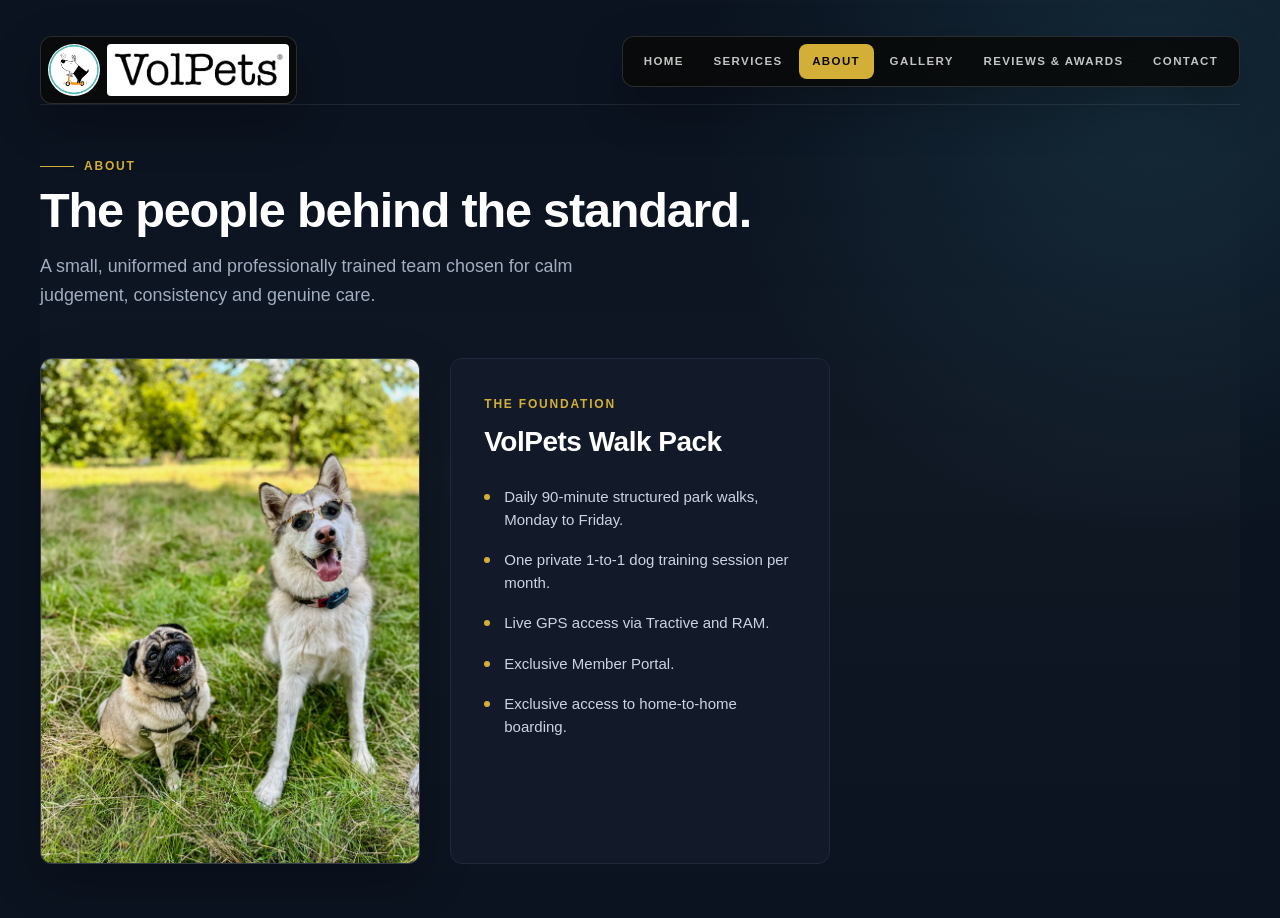
==== about.html @ e43abfdb "images uploaded" ====
<!DOCTYPE html>
<html lang="en">
  <head>
    <meta charset="UTF-8">
    <meta name="viewport" content="width=device-width, initial-scale=1.0">
    <meta name="description" content="Learn about Volpets and our approach to exceptional dog care.">
    <title>Volpets | About</title>
    <link rel="stylesheet" href="css/styles.css">
    <link rel="stylesheet" href="css/about.css">
    <link rel="stylesheet" href="components/navbar.css">
    <script src="js/main.js" defer></script>
  </head>
  <body>
    <main class="services-page services-page--membership">
      <header>
        <div id="nav-placeholder"></div>
      </header>

      <section class="page-section membership-section">
        <div class="container">
          <div class="header-tag">About</div>
          <h1>The people behind the standard.</h1>
          <p class="subtitle">A small, uniformed and professionally trained team chosen for calm judgement, consistency and genuine care.</p>

          <div class="content-grid membership-layout">
            <!-- Image Box -->
            <div class="image-container">
              <img src="assets/about_1957.JPG" alt="Dog with sun glasses">
            </div>

            <!-- Card 1: The Foundation -->
            <div class="pricing-card">
              <div class="card-tag">The Foundation</div>
              <h3>VolPets Walk Pack</h3>
              <ul>
                <li>Daily 90-minute structured park walks, Monday to Friday.</li>
                <li>One private 1-to-1 dog training session per month.</li>
                <li>Live GPS access via Tractive and RAM.</li>
                <li>Exclusive Member Portal.</li>
                <li>Exclusive access to home-to-home boarding.</li>
              </ul>
            </div>
          </div>
        </div>
      </section>
    </main>
  </body>
</html>
---- css/styles.css ----
:root {
  --ink: #080a09;
  --panel: rgb(8 10 9 / 88%);
  --panel-border: rgb(255 255 255 / 14%);
  --text: #fff;
  --muted: rgb(255 255 255 / 76%);
  --accent: #d4af37;
  --page-bg: #0b1320;
  --surface: #121a29;
  --surface-border: #1e293b;
  --radius: 12px;
  --shadow: 0 18px 50px rgb(0 0 0 / 24%);
  --sans: -apple-system, BlinkMacSystemFont, "Segoe UI", Roboto, Arial, sans-serif;
}

* {
  box-sizing: border-box;
  margin: 0;
  padding: 0;
}

html {
  scroll-behavior: smooth;
}

main {
  min-height: 100vh;
  padding-inline: clamp(1rem, 4vw, 2.5rem);
  background:
      radial-gradient(circle at 90% 10%, rgb(41 95 113 / 30%), transparent 28rem),
      var(--page-bg);
}

main > header {
  padding-top: clamp(20px, 3vw, 36px);
}


body {
  margin: 0;
  color: var(--text);
  background: var(--page-bg);
  font-family: var(--sans), sans-serif;
}

img {
  max-width: 100%;
}

.container {
  width: min(100%, 1300px);
  margin: 0 auto;
}

h1 {
  font-size: clamp(38px, 5vw, 58px);
  font-weight: 700;
  line-height: 1.05;
  margin: 0 0 16px 0;
  letter-spacing: -1.2px;
}

.header-tag,
.card-tag {
  color: var(--accent);
  font-size: 12px;
  font-weight: 700;
  letter-spacing: 1.8px;
  text-transform: uppercase;
}

.header-tag {
  display: flex;
  align-items: center;
  gap: 10px;
  margin-bottom: 12px;
}

.header-tag::before {
  width: 34px;
  height: 1px;
  background: currentColor;
  content: "";
}

.subtitle {
  max-width: 600px;
  margin: 0 0 clamp(30px, 4.5vw, 48px);
  color: #a0aec0;
  font-size: clamp(16px, 1.4vw, 18px);
  line-height: 1.6;
}

.content-grid {
  display: grid;
  align-items: stretch;
}

.image-container {
  width: 100%;
  height: 100%;
  min-height: 0;
  overflow: hidden;
  border: 1px solid var(--panel-border);
  border-radius: var(--radius);
  background: #151d2a;
  box-shadow: var(--shadow);
  img {
    display: block;
    width: 100%;
    height: 100%;
    object-fit: cover;
    object-position: center;
    transition: transform 500ms ease;
  }
}

.image-container:hover img {
  transform: scale(1.03);
}

.pricing-card {
  display: flex;
  flex-direction: column;
  padding: clamp(28px, 3vw, 40px) clamp(24px, 2.6vw, 35px);
  border: 1px solid var(--surface-border);
  border-radius: var(--radius);
  background: var(--surface);
  h3 {
    margin: 0 0 28px;
    font-size: clamp(23px, 2.2vw, 28px);
    line-height: 1.15;
    letter-spacing: -0.5px;
  }
  ul {
    padding: 0;
    margin: 0;
    list-style: none;
  }
  li {
    position: relative;
    padding-left: 20px;
    margin-bottom: 18px;
    color: #cbd5e1;
    font-size: 15px;
    line-height: 1.5;
    &:last-child {
      margin-bottom: 0;
    }
    &::before {
      position: absolute;
      top: 8px;
      left: 0;
      width: 6px;
      height: 6px;
      border-radius: 50%;
      background: var(--accent);
      content: "";
    }
  }
}

.card-tag {
  margin-bottom: 15px;
}

@media (max-width: 720px) {

  .container {
    max-width: 620px;
  }
}

@media (max-width: 480px) {
  h1 {
    font-size: 36px;
    letter-spacing: -0.8px;
  }
}

@media (prefers-reduced-motion: reduce) {
  html {
    scroll-behavior: auto;
  }

  .image-container img {
    transition: none;
  }
}
---- css/about.css ----
.page-section {
  display: flex;
  align-items: center;
  min-height: 100vh;
  min-height: 100svh;
  padding-block: clamp(36px, 6vh, 64px);
}

.service-overview {
  min-height: calc(100vh - clamp(92px, 10vw, 112px));
  min-height: calc(100svh - clamp(92px, 10vw, 112px));
}

.services-page--membership .membership-section {
  min-height: calc(100vh - clamp(92px, 10vw, 112px));
  min-height: calc(100svh - clamp(92px, 10vw, 112px));
}

.services-page .container > h1 {
  max-width: none;
  font-size: clamp(34px, 3.8vw, 54px);
  white-space: nowrap;
}

.services-layout {
  grid-template-columns: minmax(0, 1fr) minmax(310px, 0.72fr);
  gap: clamp(28px, 5vw, 60px);
}

.services-grid {
  display: grid;
  grid-template-columns: repeat(2, 1fr);
  grid-template-rows: repeat(3, 1fr);
  gap: 22px 28px;
}

.service-item {
  position: relative;
  padding: 5px 8px 5px 22px;
  border-radius: 6px;
  transition: background-color 180ms ease, transform 180ms ease;
  h3 {
    margin: 0 0 8px;
    font-size: 14px;
    font-weight: 700;
    line-height: 1.35;
    letter-spacing: 0.7px;
    text-transform: uppercase;
  }
  p {
    margin: 0;
    color: #a0aec0;
    font-size: 14px;
    line-height: 1.6;
  }
  &:hover {
    background-color: rgb(255 255 255 / 5%);
    transform: translateX(4px);
  }
  &::before {
    content: "";
    position: absolute;
    left: 0;
    top: 8px;
    width: 6px;
    height: 6px;
    background-color: var(--accent);
    border-radius: 50%;
  }
}

.membership-section {
  border-top: 1px solid rgb(255 255 255 / 9%);
  background: linear-gradient(180deg, transparent, rgb(255 255 255 / 2%) 45%, transparent);
}

.membership-layout {
  grid-template-columns: repeat(3, minmax(0, 1fr));
  gap: clamp(20px, 2.4vw, 30px);
  .image-container {
    min-height: 440px;
  }

}

@media (max-width: 900px) {
  .services-layout {
    grid-template-columns: minmax(0, 1fr) minmax(260px, 0.65fr);
    gap: 28px;
  }

  .services-grid {
    gap: 18px;
  }

  .service-item {
    padding-right: 4px;
  }
}

@media (max-width: 1024px) {
  .membership-layout {
    grid-template-columns: repeat(2, minmax(0, 1fr));
  }

  .membership-layout .image-container {
    grid-column: 1 / -1;
    height: 340px;
    min-height: 0;
  }
}

@media (max-width: 720px) {
  .services-page {
    padding-inline: 20px;
  }

  .page-section,
  .service-overview {
    min-height: auto;
    padding-block: 44px;
  }

  .services-page .container > h1 {
    white-space: normal;
  }

  .services-layout,
  .membership-layout {
    grid-template-columns: 1fr;
  }

  .services-layout .image-container,
  .membership-layout .image-container {
    grid-column: auto;
    height: clamp(280px, 65vw, 440px);
    min-height: 0;
  }

  .services-layout .image-container {
    order: -1;
  }
}

@media (max-width: 480px) {
  .services-grid {
    grid-template-columns: 1fr;
    grid-template-rows: none;
    gap: 14px;
  }

  .service-item {
    padding: 12px 10px 12px 22px;
  }
}

@media (prefers-reduced-motion: reduce) {
  .service-item {
    transition: none;
  }
}
---- components/navbar.css ----
/* Navigation */
#nav-placeholder {
  display: flex;
  width: 100%;
}

header {
  display: flex;
  justify-content: space-between;
  align-items: center;
  width: 100%;
  gap: 1.5rem;
}

.brand,
.nav-toggle,
.nav-links {
  border: 1px solid var(--panel-border);
  border-radius: var(--radius);
  background: var(--panel);
  box-shadow: var(--shadow);
  backdrop-filter: blur(14px);
  -webkit-backdrop-filter: blur(14px);
}

.brand {
  display: inline-flex;
  align-items: center;
  /*flex-shrink: 0;*/
  padding: 0.45rem;
  text-decoration: none;

  & .brand__logos {
    display: flex;
    align-items: center;
    gap: 0.4rem;
  }

  & .brand__mark {
    flex-shrink: 0;
    object-fit: cover;
    border-radius: 50%;
  }

  & .brand__wordmark {
    border-radius: 4px;
    display: block;
    height: 3.25rem;
    width: auto;
  }
}

.site-nav {
  display: flex;
  justify-content: space-between;
  width: 100%;
  gap: 1.5rem;
  align-items: flex-start;
  flex-wrap: wrap;
}

.nav-toggle {
  display: none;
}

.sr-only {
  position: absolute;
  width: 1px;
  height: 1px;
  padding: 0;
  margin: -1px;
  overflow: hidden;
  clip: rect(0, 0, 0, 0);
  white-space: nowrap;
  border: 0;
}

.nav-links {
  display: flex;
  align-items: center;
  gap: 0.15rem;
  list-style: none;
  padding: 0.45rem;

  & a {
    display: block;
    padding: 0.7rem 0.85rem;
    border-radius: 8px;
    color: var(--muted);
    text-decoration: none;
    font-size: 0.72rem;
    font-weight: 700;
    letter-spacing: 0.12em;
    text-transform: uppercase;
    transition: color 180ms ease, background-color 180ms ease, transform 180ms ease;

    &:hover,
    &:focus-visible {
      color: var(--text);
      background: rgb(255 255 255 / 11%);
      transform: translateY(-1px);
      outline: none;
    }

    &[aria-current="page"] {
      color: var(--ink);
      background: var(--accent);
    }
  }
}
@media (max-width: 1000px) {

  #nav-placeholder {
    position: static;
  }

  .site-nav {
    position: relative;
    align-items: center;
    flex-wrap: nowrap;

    &.is-open .nav-toggle__bar:nth-of-type(2) {
      transform: translateY(7px) rotate(45deg);
    }

    &.is-open .nav-toggle__bar:nth-of-type(3) {
      opacity: 0;
    }

    &.is-open .nav-toggle__bar:last-of-type {
      transform: translateY(-7px) rotate(-45deg);
    }

    &.is-open .nav-links {
      display: flex;
    }
  }

  .nav-toggle {
    display: flex;
    flex-direction: column;
    justify-content: center;
    gap: 0.32rem;
    width: 3.75rem;
    height: 3.75rem;
    padding: 0.9rem;
    color: var(--text);
    cursor: pointer;
  }

  .nav-toggle__bar {
    display: block;
    width: 100%;
    height: 2px;
    border-radius: 2px;
    background: currentColor;
    transition: transform 180ms ease, opacity 180ms ease;
  }

  .nav-links {
    display: none;
    position: absolute;
    top: calc(100% + 0.6rem);
    right: 0;
    width: min(18rem, calc(100vw - 2rem));
    padding: 0.55rem;
    flex-direction: column;
    align-items: stretch;
    gap: 0.15rem;
    border: 1px solid var(--panel-border);
    background: rgb(8 10 9 / 96%);
    box-shadow: var(--shadow);
    backdrop-filter: blur(14px);

    & a {
      padding: 0.9rem 1rem;
    }
  }
}

@media (max-width: 400px) {
  .site-nav {
    gap: 0.4rem;
  }
}

@media (prefers-reduced-motion: reduce) {
  .nav-links a,
  .nav-toggle__bar {
    transition: none;
  }
}
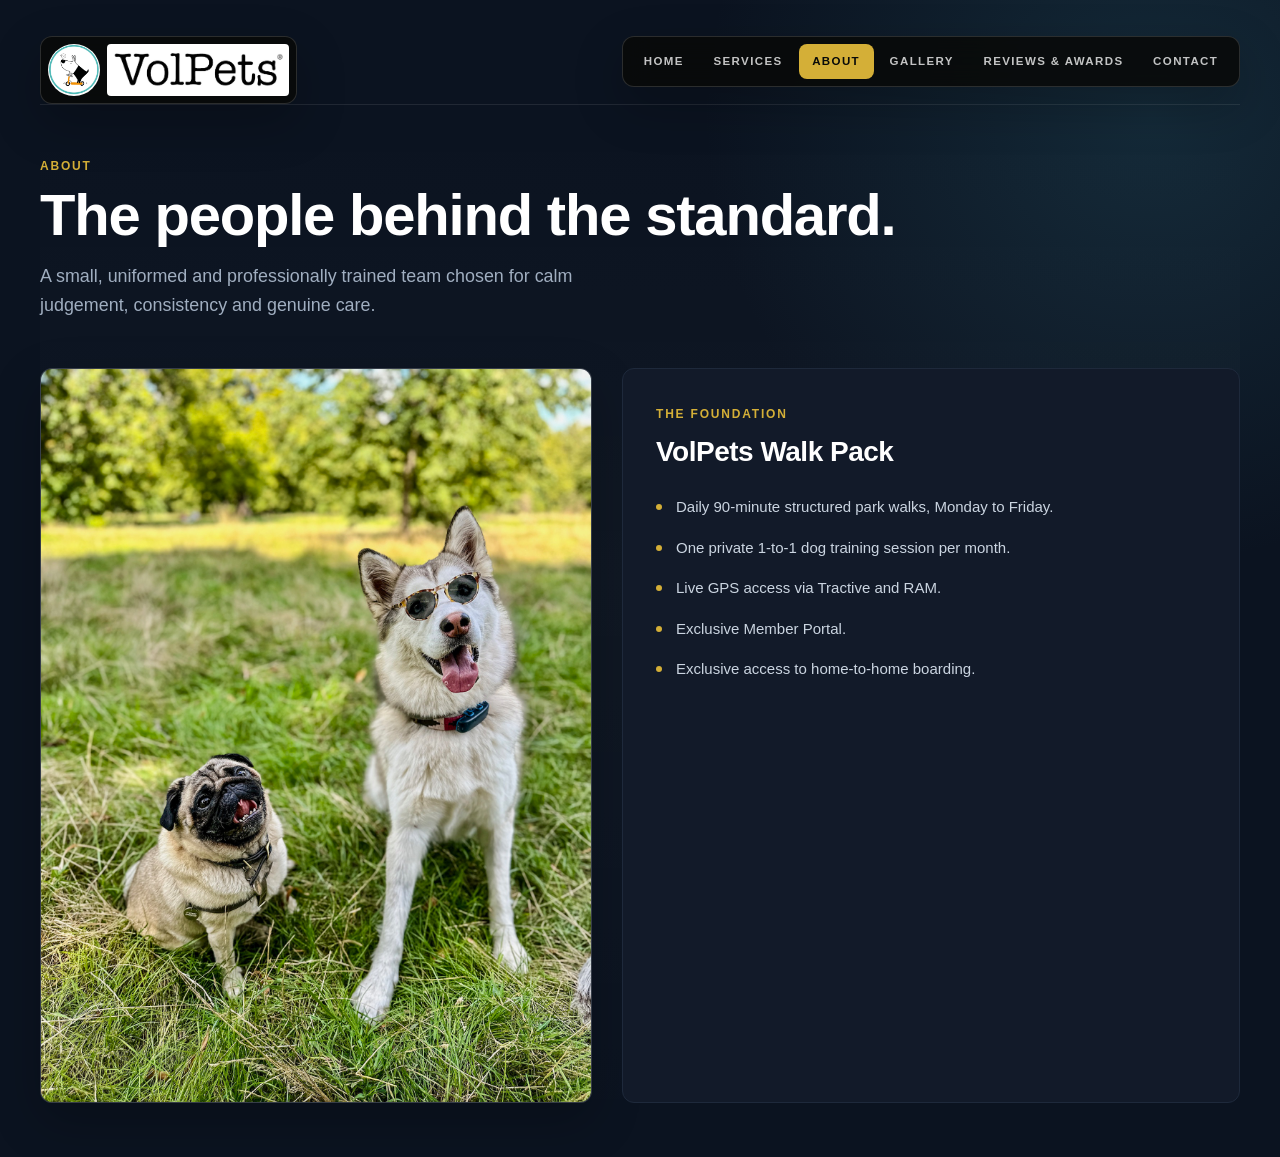
==== commit c1887061: "cleanup css commit" ====
--- a/about.html
+++ b/about.html
@@ -11,25 +11,23 @@
     <script src="js/main.js" defer></script>
   </head>
   <body>
-    <main class="services-page services-page--membership">
+    <main>
       <header>
         <div id="nav-placeholder"></div>
       </header>
 
-      <section class="page-section membership-section">
+      <section class="page-section">
         <div class="container">
           <div class="header-tag">About</div>
           <h1>The people behind the standard.</h1>
           <p class="subtitle">A small, uniformed and professionally trained team chosen for calm judgement, consistency and genuine care.</p>
 
-          <div class="content-grid membership-layout">
-            <!-- Image Box -->
+          <div class="about-layout">
             <div class="image-container">
               <img src="assets/about_1957.JPG" alt="Dog with sun glasses">
             </div>
 
-            <!-- Card 1: The Foundation -->
-            <div class="pricing-card">
+            <div class="card">
               <div class="card-tag">The Foundation</div>
               <h3>VolPets Walk Pack</h3>
               <ul>
--- a/css/styles.css
+++ b/css/styles.css
@@ -11,6 +11,10 @@
   --radius: 12px;
   --shadow: 0 18px 50px rgb(0 0 0 / 24%);
   --sans: -apple-system, BlinkMacSystemFont, "Segoe UI", Roboto, Arial, sans-serif;
+  --text-label: 0.75rem;
+  --text-small: 0.875rem;
+  --weight-bold: 700;
+  --leading-copy: 1.6;
 }
 
 * {
@@ -23,24 +27,21 @@
   scroll-behavior: smooth;
 }
 
+body {
+  color: var(--text);
+  background: var(--page-bg);
+  font-family: var(--sans), sans-serif;
+}
+
 main {
   min-height: 100vh;
   padding-inline: clamp(1rem, 4vw, 2.5rem);
   background:
       radial-gradient(circle at 90% 10%, rgb(41 95 113 / 30%), transparent 28rem),
       var(--page-bg);
-}
-
-main > header {
-  padding-top: clamp(20px, 3vw, 36px);
-}
-
-
-body {
-  margin: 0;
-  color: var(--text);
-  background: var(--page-bg);
-  font-family: var(--sans), sans-serif;
+  & > header {
+    padding-top: clamp(20px, 3vw, 36px);
+  }
 }
 
 img {
@@ -54,17 +55,17 @@
 
 h1 {
   font-size: clamp(38px, 5vw, 58px);
-  font-weight: 700;
+  font-weight: var(--weight-bold);
   line-height: 1.05;
-  margin: 0 0 16px 0;
+  margin-bottom: 16px;
   letter-spacing: -1.2px;
 }
 
 .header-tag,
 .card-tag {
   color: var(--accent);
-  font-size: 12px;
-  font-weight: 700;
+  font-size: var(--text-label);
+  font-weight: var(--weight-bold);
   letter-spacing: 1.8px;
   text-transform: uppercase;
 }
@@ -76,19 +77,22 @@
   margin-bottom: 12px;
 }
 
-.header-tag::before {
-  width: 34px;
-  height: 1px;
-  background: currentColor;
-  content: "";
+.subtitle {
+  max-width: 600px;
+  margin-bottom: clamp(30px, 4.5vw, 48px);
+  color: #a0aec0;
+  font-size: clamp(16px, 1.4vw, 18px);
+  line-height: var(--leading-copy);
 }
 
-.subtitle {
-  max-width: 600px;
-  margin: 0 0 clamp(30px, 4.5vw, 48px);
-  color: #a0aec0;
-  font-size: clamp(16px, 1.4vw, 18px);
-  line-height: 1.6;
+.page-section {
+  display: flex;
+  align-items: center;
+  padding-block: clamp(36px, 6vh, 64px);
+  /*.about-section {*/
+    border-top: 1px solid rgb(255 255 255 / 9%);
+    background: linear-gradient(180deg, transparent, rgb(255 255 255 / 2%) 45%, transparent);
+  /*}*/
 }
 
 .content-grid {
@@ -119,7 +123,7 @@
   transform: scale(1.03);
 }
 
-.pricing-card {
+.card {
   display: flex;
   flex-direction: column;
   padding: clamp(28px, 3vw, 40px) clamp(24px, 2.6vw, 35px);
@@ -127,14 +131,12 @@
   border-radius: var(--radius);
   background: var(--surface);
   h3 {
-    margin: 0 0 28px;
+    margin-bottom: 28px;
     font-size: clamp(23px, 2.2vw, 28px);
     line-height: 1.15;
     letter-spacing: -0.5px;
   }
   ul {
-    padding: 0;
-    margin: 0;
     list-style: none;
   }
   li {
@@ -165,9 +167,17 @@
 }
 
 @media (max-width: 720px) {
-
   .container {
     max-width: 620px;
+  }
+
+  .page-section {
+    min-height: auto;
+    padding-block: 44px;
+  }
+
+  .page-section > .container > h1 {
+    white-space: normal;
   }
 }
 
--- a/css/about.css
+++ b/css/about.css
@@ -1,161 +1,36 @@
 .page-section {
-  display: flex;
-  align-items: center;
-  min-height: 100vh;
-  min-height: 100svh;
-  padding-block: clamp(36px, 6vh, 64px);
-}
-
-.service-overview {
-  min-height: calc(100vh - clamp(92px, 10vw, 112px));
   min-height: calc(100svh - clamp(92px, 10vw, 112px));
 }
 
-.services-page--membership .membership-section {
-  min-height: calc(100vh - clamp(92px, 10vw, 112px));
-  min-height: calc(100svh - clamp(92px, 10vw, 112px));
+.about-layout {
+  display: flex;
+  gap: clamp(20px, 2.4vw, 30px);
 }
 
-.services-page .container > h1 {
-  max-width: none;
-  font-size: clamp(34px, 3.8vw, 54px);
-  white-space: nowrap;
+.about-layout > * {
+  flex: 1 1 0;
+  min-width: 0;
 }
 
-.services-layout {
-  grid-template-columns: minmax(0, 1fr) minmax(310px, 0.72fr);
-  gap: clamp(28px, 5vw, 60px);
+.about-layout .image-container {
+  min-height: 440px;
 }
 
-.services-grid {
-  display: grid;
-  grid-template-columns: repeat(2, 1fr);
-  grid-template-rows: repeat(3, 1fr);
-  gap: 22px 28px;
-}
-
-.service-item {
-  position: relative;
-  padding: 5px 8px 5px 22px;
-  border-radius: 6px;
-  transition: background-color 180ms ease, transform 180ms ease;
-  h3 {
-    margin: 0 0 8px;
-    font-size: 14px;
-    font-weight: 700;
-    line-height: 1.35;
-    letter-spacing: 0.7px;
-    text-transform: uppercase;
-  }
-  p {
-    margin: 0;
-    color: #a0aec0;
-    font-size: 14px;
-    line-height: 1.6;
-  }
-  &:hover {
-    background-color: rgb(255 255 255 / 5%);
-    transform: translateX(4px);
-  }
-  &::before {
-    content: "";
-    position: absolute;
-    left: 0;
-    top: 8px;
-    width: 6px;
-    height: 6px;
-    background-color: var(--accent);
-    border-radius: 50%;
-  }
-}
-
-.membership-section {
-  border-top: 1px solid rgb(255 255 255 / 9%);
-  background: linear-gradient(180deg, transparent, rgb(255 255 255 / 2%) 45%, transparent);
-}
-
-.membership-layout {
-  grid-template-columns: repeat(3, minmax(0, 1fr));
-  gap: clamp(20px, 2.4vw, 30px);
-  .image-container {
-    min-height: 440px;
+@media (max-width: 720px) {
+  .page-section {
+    min-height: auto;
   }
 
-}
-
-@media (max-width: 900px) {
-  .services-layout {
-    grid-template-columns: minmax(0, 1fr) minmax(260px, 0.65fr);
-    gap: 28px;
+  .about-layout {
+    flex-direction: column;
   }
 
-  .services-grid {
-    gap: 18px;
+  .about-layout > * {
+    flex-basis: auto;
   }
 
-  .service-item {
-    padding-right: 4px;
-  }
-}
-
-@media (max-width: 1024px) {
-  .membership-layout {
-    grid-template-columns: repeat(2, minmax(0, 1fr));
-  }
-
-  .membership-layout .image-container {
-    grid-column: 1 / -1;
-    height: 340px;
+  .about-layout .image-container {
+    height: clamp(280px, 65vw, 440px);
     min-height: 0;
   }
 }
-
-@media (max-width: 720px) {
-  .services-page {
-    padding-inline: 20px;
-  }
-
-  .page-section,
-  .service-overview {
-    min-height: auto;
-    padding-block: 44px;
-  }
-
-  .services-page .container > h1 {
-    white-space: normal;
-  }
-
-  .services-layout,
-  .membership-layout {
-    grid-template-columns: 1fr;
-  }
-
-  .services-layout .image-container,
-  .membership-layout .image-container {
-    grid-column: auto;
-    height: clamp(280px, 65vw, 440px);
-    min-height: 0;
-  }
-
-  .services-layout .image-container {
-    order: -1;
-  }
-}
-
-@media (max-width: 480px) {
-  .services-grid {
-    grid-template-columns: 1fr;
-    grid-template-rows: none;
-    gap: 14px;
-  }
-
-  .service-item {
-    padding: 12px 10px 12px 22px;
-  }
-}
-
-@media (prefers-reduced-motion: reduce) {
-  .service-item {
-    transition: none;
-  }
-}
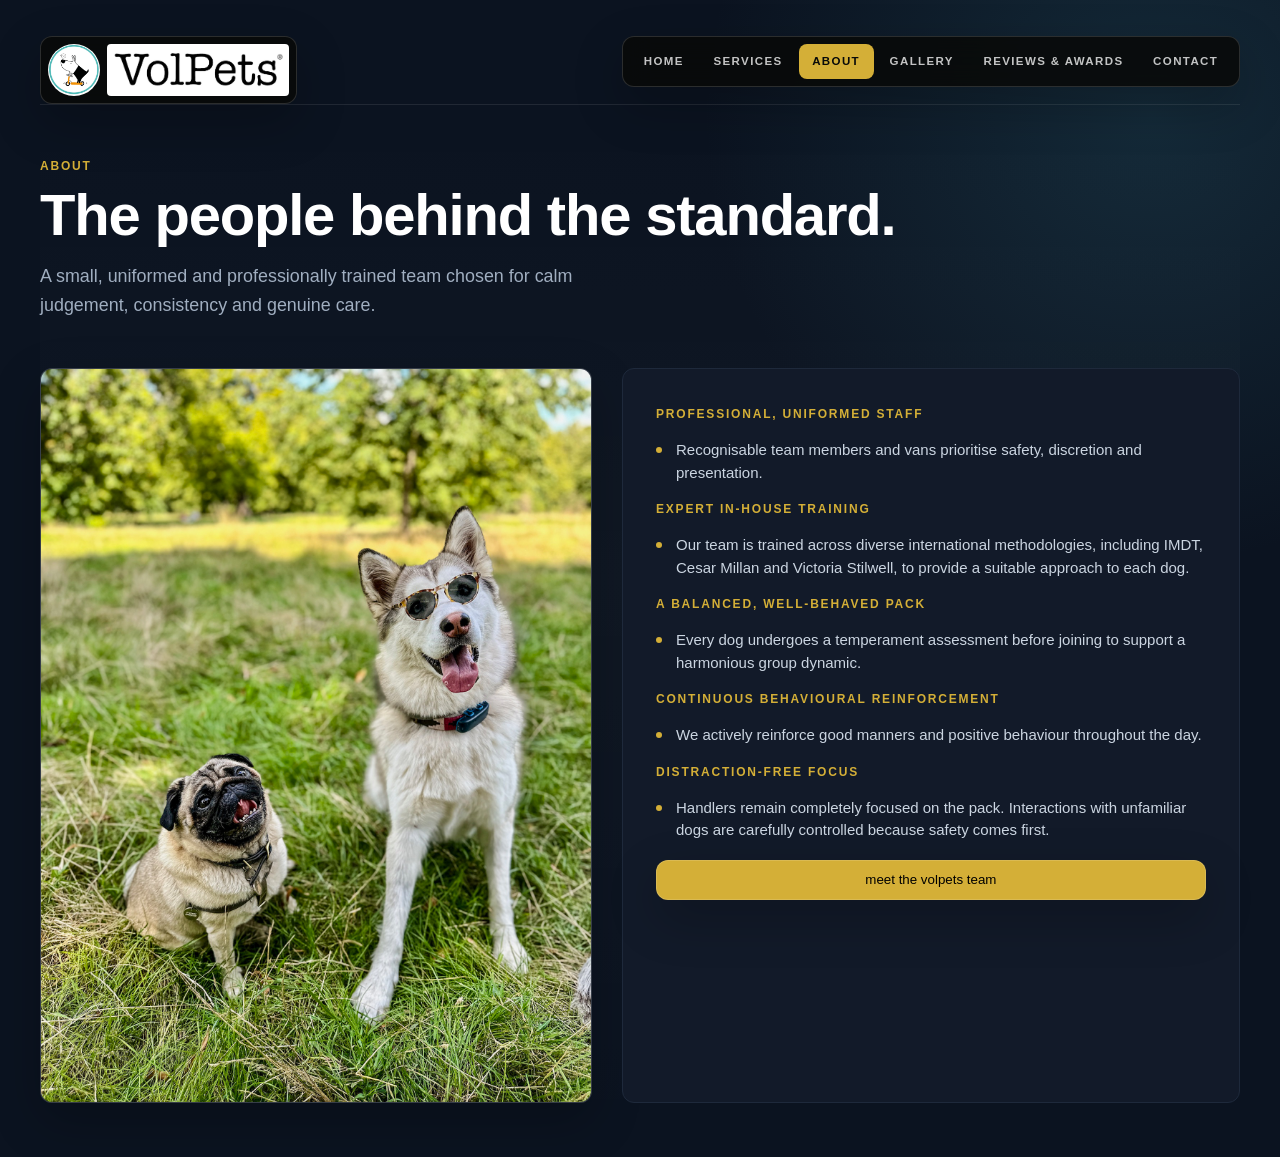
==== commit acdd94dd: "sorted most pages" ====
--- a/about.html
+++ b/about.html
@@ -1,46 +1,63 @@
 <!DOCTYPE html>
 <html lang="en">
-  <head>
-    <meta charset="UTF-8">
-    <meta name="viewport" content="width=device-width, initial-scale=1.0">
-    <meta name="description" content="Learn about Volpets and our approach to exceptional dog care.">
-    <title>Volpets | About</title>
-    <link rel="stylesheet" href="css/styles.css">
-    <link rel="stylesheet" href="css/about.css">
-    <link rel="stylesheet" href="components/navbar.css">
-    <script src="js/main.js" defer></script>
-  </head>
-  <body>
-    <main>
-      <header>
-        <div id="nav-placeholder"></div>
-      </header>
+<head>
+  <meta charset="UTF-8">
+  <meta content="width=device-width, initial-scale=1.0" name="viewport">
+  <meta content="Learn about Volpets and our approach to exceptional dog care." name="description">
+  <title>Volpets | About</title>
+  <link href="css/styles.css" rel="stylesheet">
+  <link href="css/about.css" rel="stylesheet">
+  <link href="components/navbar.css" rel="stylesheet">
+  <script defer src="js/main.js"></script>
+</head>
+<body>
+<main>
+  <header>
+    <div id="nav-placeholder"></div>
+  </header>
 
-      <section class="page-section">
-        <div class="container">
-          <div class="header-tag">About</div>
-          <h1>The people behind the standard.</h1>
-          <p class="subtitle">A small, uniformed and professionally trained team chosen for calm judgement, consistency and genuine care.</p>
+  <section class="page-section">
+    <div class="container">
+      <div class="header-tag">About</div>
+      <h1>The people behind the standard.</h1>
+      <p class="subtitle">A small, uniformed and professionally trained team chosen for calm judgement, consistency and
+        genuine care.</p>
 
-          <div class="about-layout">
-            <div class="image-container">
-              <img src="assets/about_1957.JPG" alt="Dog with sun glasses">
-            </div>
+      <div class="about-layout">
+        <div class="image-container">
+          <img alt="Dog with sun glasses" src="assets/about_1957.JPG">
+        </div>
 
-            <div class="card">
-              <div class="card-tag">The Foundation</div>
-              <h3>VolPets Walk Pack</h3>
-              <ul>
-                <li>Daily 90-minute structured park walks, Monday to Friday.</li>
-                <li>One private 1-to-1 dog training session per month.</li>
-                <li>Live GPS access via Tractive and RAM.</li>
-                <li>Exclusive Member Portal.</li>
-                <li>Exclusive access to home-to-home boarding.</li>
-              </ul>
-            </div>
-          </div>
+        <div class="card">
+          <div class="card-tag no-margin">PROFESSIONAL, UNIFORMED STAFF</div>
+          <ul>
+            <li>Recognisable team members and vans prioritise safety, discretion and presentation.</li>
+          </ul>
+          <div class="card-tag no-margin">EXPERT IN-HOUSE TRAINING</div>
+          <ul>
+            <li>Our team is trained across diverse international methodologies, including IMDT, Cesar Millan and
+              Victoria Stilwell, to provide a suitable approach to each dog.
+            </li>
+          </ul>
+          <div class="card-tag no-margin">A BALANCED, WELL-BEHAVED PACK</div>
+          <ul>
+            <li>Every dog undergoes a temperament assessment before joining to support a harmonious group dynamic.</li>
+          </ul>
+          <div class="card-tag no-margin">CONTINUOUS BEHAVIOURAL REINFORCEMENT</div>
+          <ul>
+            <li>We actively reinforce good manners and positive behaviour throughout the day.</li>
+          </ul>
+          <div class="card-tag no-margin">DISTRACTION-FREE FOCUS</div>
+          <ul>
+            <li>Handlers remain completely focused on the pack. Interactions with unfamiliar dogs are carefully
+              controlled because safety comes first.
+            </li>
+          </ul>
+          <button> meet the volpets team</button>
         </div>
-      </section>
-    </main>
-  </body>
+      </div>
+    </div>
+  </section>
+</main>
+</body>
 </html>
--- a/css/styles.css
+++ b/css/styles.css
@@ -1,20 +1,20 @@
 :root {
+  --accent: #d4af37;
   --ink: #080a09;
+  --muted: rgb(255 255 255 / 76%);
   --panel: rgb(8 10 9 / 88%);
+  --radius: 12px;
+  --sans: -apple-system, BlinkMacSystemFont, "Segoe UI", Roboto, Arial, sans-serif;
+  --shadow: 0 18px 50px rgb(0 0 0 / 24%);
+  --surface: #121a29;
+  --text: #ffffff;
+  --page-bg: #0b1320;
+  --weight-bold: 700;
   --panel-border: rgb(255 255 255 / 14%);
-  --text: #fff;
-  --muted: rgb(255 255 255 / 76%);
-  --accent: #d4af37;
-  --page-bg: #0b1320;
-  --surface: #121a29;
   --surface-border: #1e293b;
-  --radius: 12px;
-  --shadow: 0 18px 50px rgb(0 0 0 / 24%);
-  --sans: -apple-system, BlinkMacSystemFont, "Segoe UI", Roboto, Arial, sans-serif;
+  --leading-copy: 1.6;
   --text-label: 0.75rem;
   --text-small: 0.875rem;
-  --weight-bold: 700;
-  --leading-copy: 1.6;
 }
 
 * {
@@ -28,17 +28,16 @@
 }
 
 body {
+  background: var(--page-bg);
   color: var(--text);
-  background: var(--page-bg);
   font-family: var(--sans), sans-serif;
 }
 
 main {
+  background: radial-gradient(circle at 90% 10%, rgb(41 95 113 / 30%), transparent 28rem),
+  var(--page-bg);
   min-height: 100vh;
   padding-inline: clamp(1rem, 4vw, 2.5rem);
-  background:
-      radial-gradient(circle at 90% 10%, rgb(41 95 113 / 30%), transparent 28rem),
-      var(--page-bg);
   & > header {
     padding-top: clamp(20px, 3vw, 36px);
   }
@@ -49,16 +48,16 @@
 }
 
 .container {
+  margin: 0 auto;
   width: min(100%, 1300px);
-  margin: 0 auto;
 }
 
 h1 {
   font-size: clamp(38px, 5vw, 58px);
   font-weight: var(--weight-bold);
+  letter-spacing: -1.2px;
   line-height: 1.05;
   margin-bottom: 16px;
-  letter-spacing: -1.2px;
 }
 
 .header-tag,
@@ -67,55 +66,66 @@
   font-size: var(--text-label);
   font-weight: var(--weight-bold);
   letter-spacing: 1.8px;
+  margin-bottom: 15px;
   text-transform: uppercase;
 }
 
+.no-margin {
+  margin: 0;
+}
+
+button {
+  background: var(--accent);
+  border: 1px solid var(--panel-border);
+  border-radius: var(--radius);
+  box-shadow: var(--shadow);
+  height: 40px;
+}
+
 .header-tag {
-  display: flex;
   align-items: center;
+  display: flex;
   gap: 10px;
   margin-bottom: 12px;
 }
 
 .subtitle {
-  max-width: 600px;
-  margin-bottom: clamp(30px, 4.5vw, 48px);
   color: #a0aec0;
   font-size: clamp(16px, 1.4vw, 18px);
   line-height: var(--leading-copy);
+  margin-bottom: clamp(30px, 4.5vw, 48px);
+  max-width: 600px;
 }
 
 .page-section {
-  display: flex;
   align-items: center;
+  background: linear-gradient(180deg, transparent, rgb(255 255 255 / 2%) 45%, transparent);
+  border-top: 1px solid rgb(255 255 255 / 9%);
+  display: flex;
   padding-block: clamp(36px, 6vh, 64px);
-  /*.about-section {*/
-    border-top: 1px solid rgb(255 255 255 / 9%);
-    background: linear-gradient(180deg, transparent, rgb(255 255 255 / 2%) 45%, transparent);
-  /*}*/
 }
 
 .content-grid {
+  align-items: stretch;
   display: grid;
-  align-items: stretch;
 }
 
 .image-container {
-  width: 100%;
+  background: #151d2a;
+  border: 1px solid var(--panel-border);
+  border-radius: var(--radius);
+  box-shadow: var(--shadow);
   height: 100%;
   min-height: 0;
   overflow: hidden;
-  border: 1px solid var(--panel-border);
-  border-radius: var(--radius);
-  background: #151d2a;
-  box-shadow: var(--shadow);
+  width: 100%;
   img {
     display: block;
-    width: 100%;
     height: 100%;
     object-fit: cover;
     object-position: center;
     transition: transform 500ms ease;
+    width: 100%;
   }
 }
 
@@ -124,60 +134,207 @@
 }
 
 .card {
+  background: var(--surface);
+  border: 1px solid var(--surface-border);
+  border-radius: var(--radius);
   display: flex;
   flex-direction: column;
   padding: clamp(28px, 3vw, 40px) clamp(24px, 2.6vw, 35px);
-  border: 1px solid var(--surface-border);
-  border-radius: var(--radius);
-  background: var(--surface);
   h3 {
+    font-size: clamp(23px, 2.2vw, 28px);
+    letter-spacing: -0.5px;
+    line-height: 1.15;
     margin-bottom: 28px;
-    font-size: clamp(23px, 2.2vw, 28px);
-    line-height: 1.15;
-    letter-spacing: -0.5px;
   }
   ul {
     list-style: none;
   }
   li {
-    position: relative;
-    padding-left: 20px;
-    margin-bottom: 18px;
     color: #cbd5e1;
     font-size: 15px;
     line-height: 1.5;
-    &:last-child {
-      margin-bottom: 0;
-    }
+    margin: 18px 0;
+    padding-left: 20px;
+    position: relative;
+    /*&:last-child {*/
+    /*  !*margin-bottom: 0;*!*/
+    /*}*/
     &::before {
+      background: var(--accent);
+      border-radius: 50%;
+      content: "";
+      height: 6px;
+      left: 0;
       position: absolute;
       top: 8px;
-      left: 0;
       width: 6px;
-      height: 6px;
-      border-radius: 50%;
-      background: var(--accent);
-      content: "";
     }
   }
 }
 
-.card-tag {
-  margin-bottom: 15px;
+review-carousel {
+  --reviews-per-page: 3;
+  --review-gap: clamp(16px, 2vw, 28px);
+  display: block;
+  width: 100%;
+}
+
+.review-carousel__viewport {
+  overflow: hidden;
+  width: 100%;
+}
+
+.review-carousel__track {
+  display: grid;
+  gap: var(--review-gap);
+  grid-auto-columns: calc((100% - var(--review-gap) - var(--review-gap)) / 3);
+  grid-auto-flow: column;
+  transition: transform 420ms ease;
+}
+
+review-card {
+  display: block;
+  height: 100%;
+}
+
+.review-card {
+  background: var(--surface);
+  border: 1px solid var(--accent);
+  border-radius: var(--radius);
+  display: flex;
+  flex-direction: column;
+  height: 100%;
+  min-height: 340px;
+  padding: clamp(24px, 3vw, 36px);
+}
+
+.review-card__rating {
+  color: var(--accent);
+  display: flex;
+  font-size: 1.1rem;
+  gap: 4px;
+  letter-spacing: 1px;
+  margin-bottom: 22px;
+}
+
+.review-card__title {
+  font-size: clamp(20px, 1.8vw, 25px);
+  letter-spacing: -0.35px;
+  line-height: 1.2;
+  margin-bottom: 16px;
+}
+
+.review-card__copy {
+  color: #cbd5e1;
+  font-size: 15px;
+  line-height: var(--leading-copy);
+  margin-bottom: 28px;
+}
+
+.review-card__client {
+  color: var(--text);
+  font-size: var(--text-small);
+  font-style: normal;
+  font-weight: var(--weight-bold);
+  letter-spacing: 0.2px;
+  margin-top: auto;
+}
+
+.review-card__area {
+  color: #94a3b8;
+  display: block;
+  font-weight: 400;
+  margin-top: 5px;
+}
+
+.review-carousel__controls {
+  align-items: center;
+  display: flex;
+  gap: 12px;
+  justify-content: flex-end;
+  margin-top: 24px;
+}
+
+.review-carousel__button {
+  align-items: center;
+  background: transparent;
+  border: 1px solid var(--accent);
+  border-radius: 50%;
+  box-shadow: none;
+  color: var(--accent);
+  cursor: pointer;
+  display: inline-flex;
+  height: 46px;
+  justify-content: center;
+  transition: background-color 180ms ease, color 180ms ease, opacity 180ms ease;
+  width: 46px;
+}
+
+.review-carousel__button:hover:not(:disabled),
+.review-carousel__button:focus-visible {
+  background: var(--accent);
+  color: var(--ink);
+}
+
+.review-carousel__button:focus-visible {
+  outline: 2px solid var(--text);
+  outline-offset: 3px;
+}
+
+.review-carousel__button:disabled {
+  cursor: not-allowed;
+  opacity: 0.35;
+}
+
+.review-carousel__button svg {
+  height: 20px;
+  width: 20px;
+}
+
+.visually-hidden {
+  clip: rect(0 0 0 0);
+  clip-path: inset(50%);
+  height: 1px;
+  overflow: hidden;
+  position: absolute;
+  white-space: nowrap;
+  width: 1px;
+}
+
+@media (max-width: 900px) {
+  review-carousel {
+    --reviews-per-page: 2;
+  }
+
+  .review-carousel__track {
+    grid-auto-columns: calc((100% - var(--review-gap)) / 2);
+  }
 }
 
 @media (max-width: 720px) {
   .container {
     max-width: 620px;
   }
-
   .page-section {
     min-height: auto;
     padding-block: 44px;
   }
-
   .page-section > .container > h1 {
     white-space: normal;
+  }
+}
+
+@media (max-width: 640px) {
+  review-carousel {
+    --reviews-per-page: 1;
+  }
+
+  .review-carousel__track {
+    grid-auto-columns: 100%;
+  }
+
+  .review-card {
+    min-height: 310px;
   }
 }
 
@@ -192,8 +349,11 @@
   html {
     scroll-behavior: auto;
   }
-
   .image-container img {
     transition: none;
   }
-}
+  .review-carousel__track,
+  .review-carousel__button {
+    transition: none;
+  }
+}
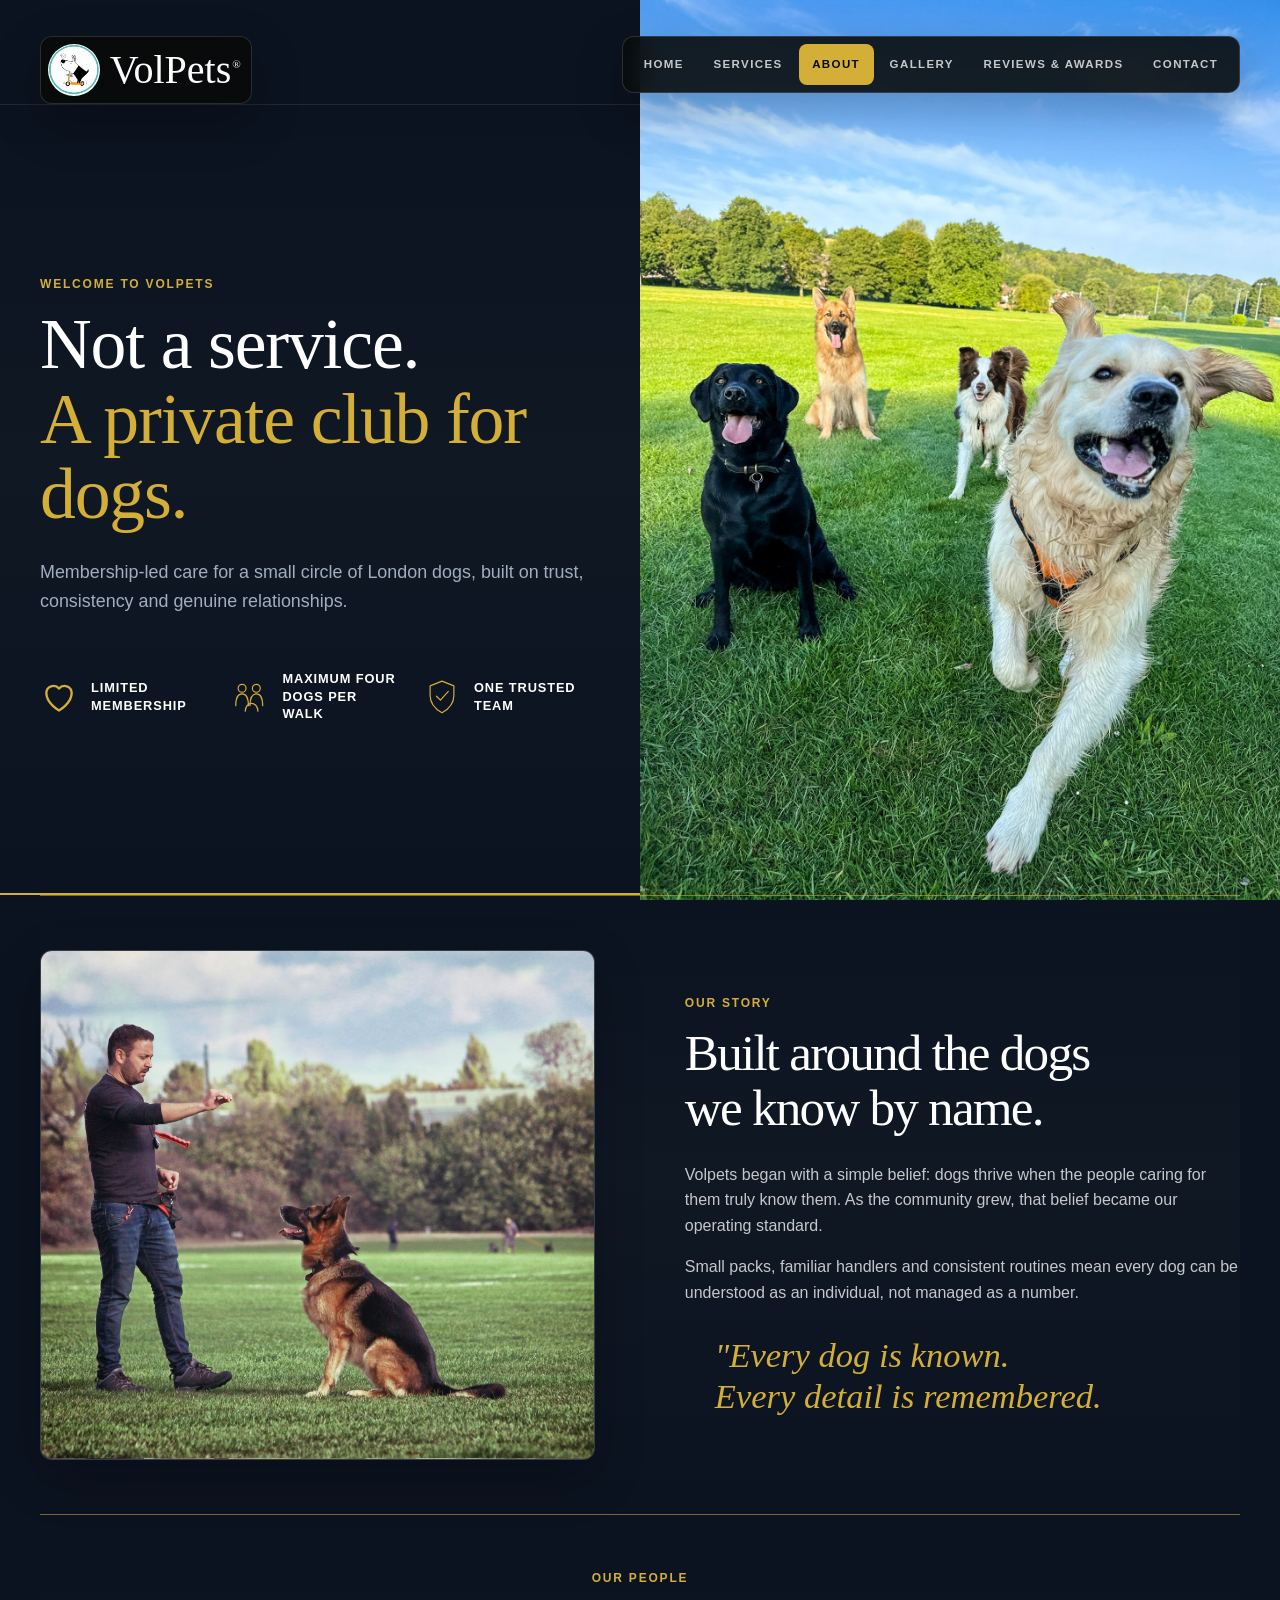
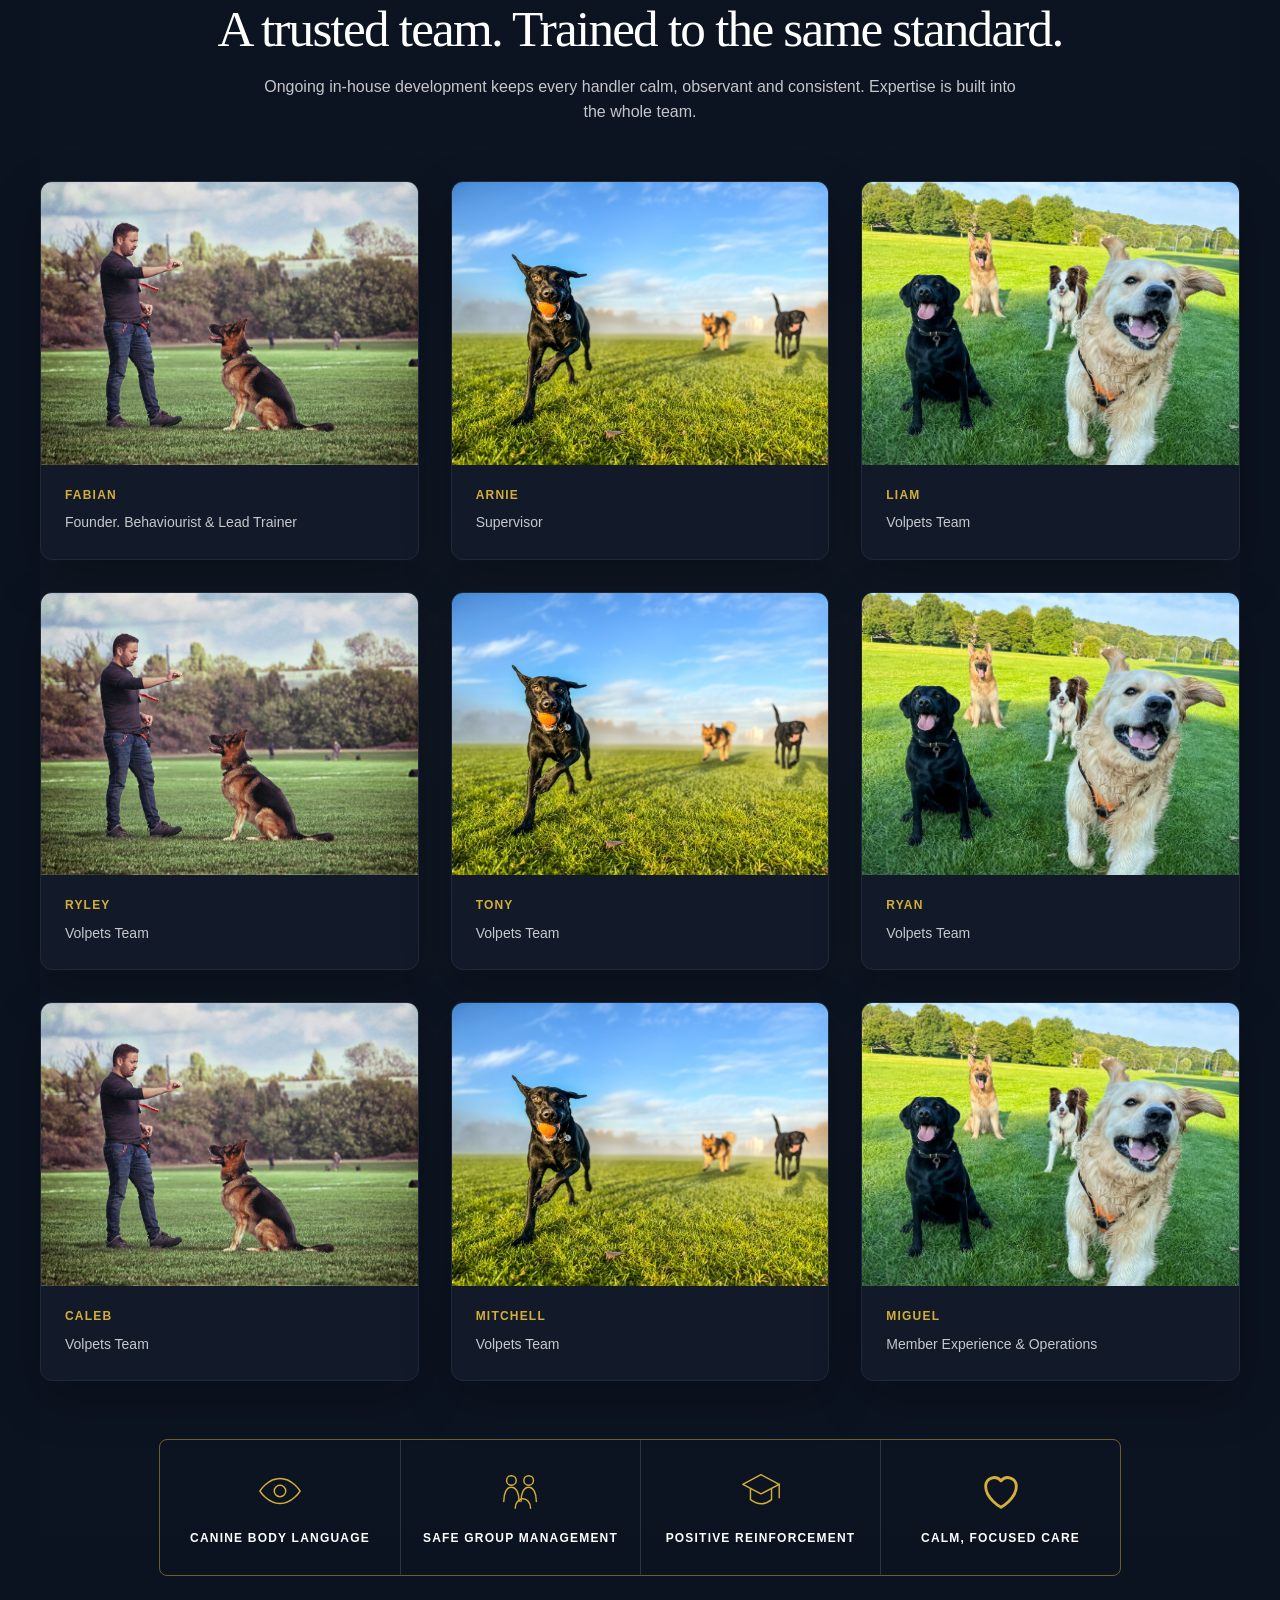
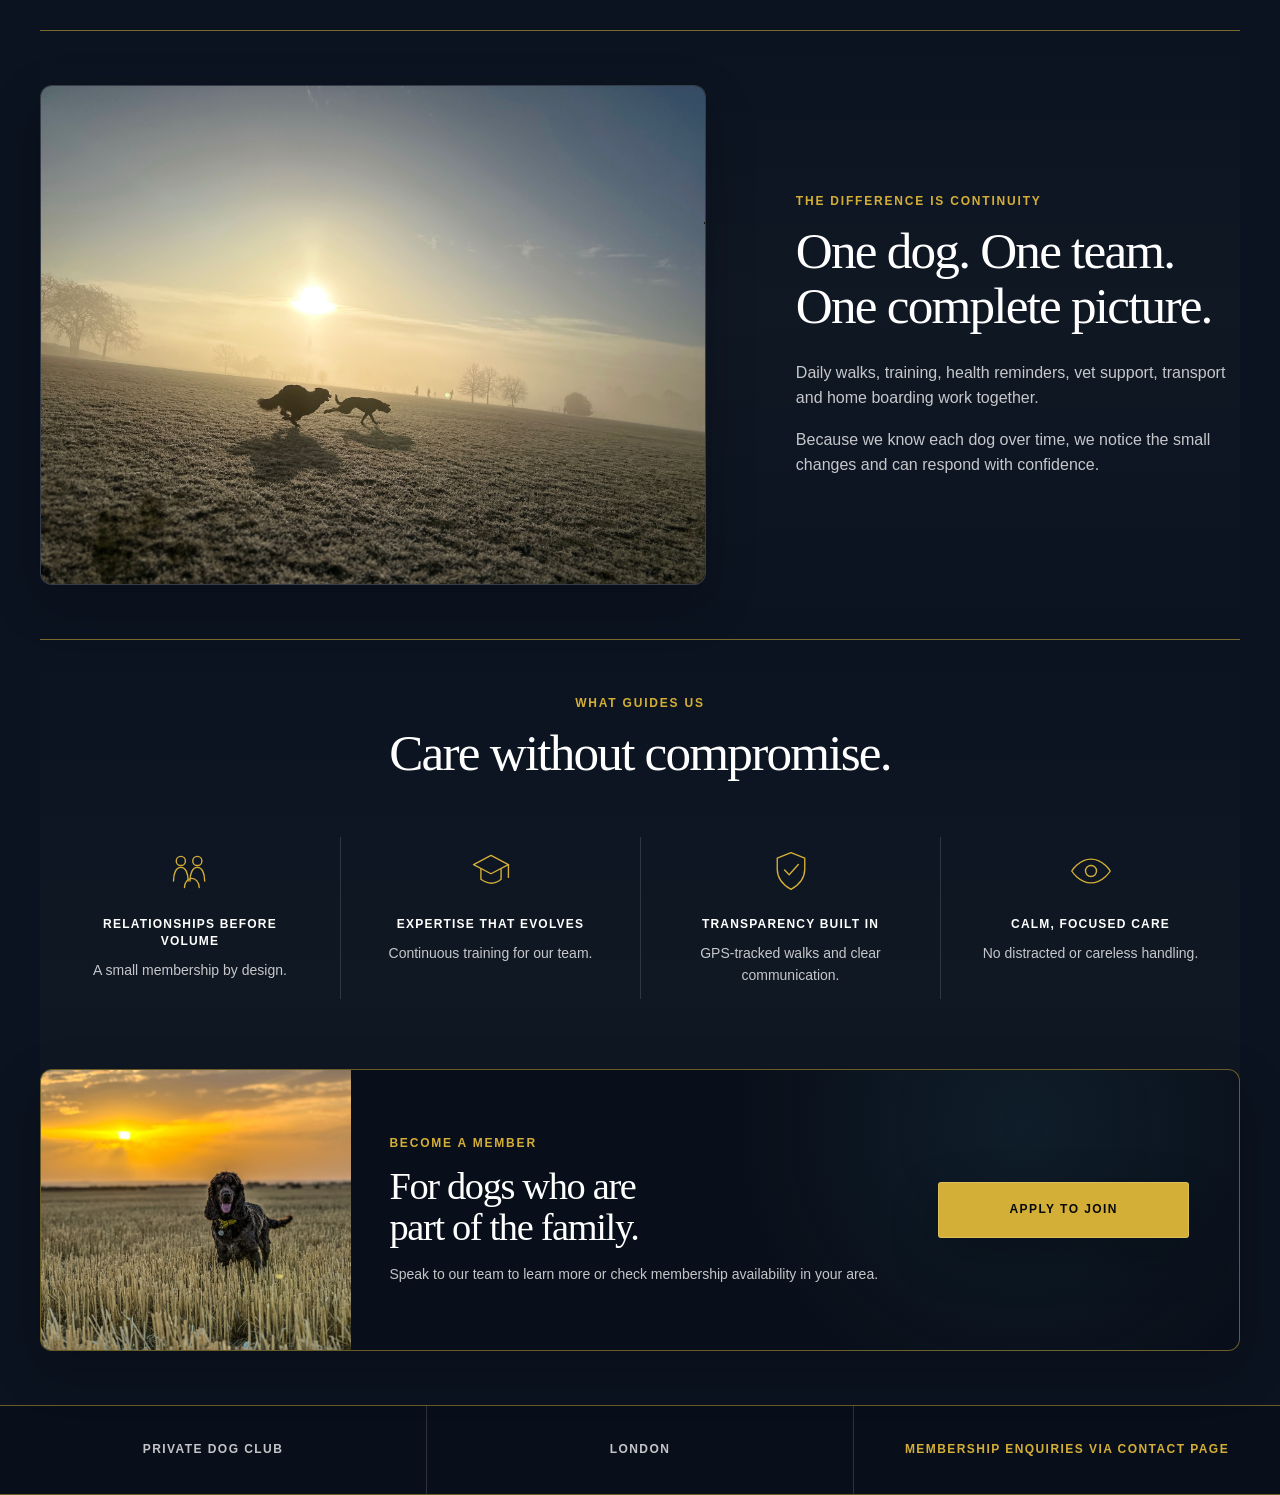
==== commit 95e6f0ab: "reviews and awards good state" ====
--- a/about.html
+++ b/about.html
@@ -16,48 +16,236 @@
     <div id="nav-placeholder"></div>
   </header>
 
-  <section class="page-section">
+  <section aria-labelledby="about-hero-title" class="page-section split-hero about-hero">
+    <div class="container split-hero__layout">
+      <div class="split-hero__content">
+        <div class="header-tag">Welcome to Volpets</div>
+        <h1 id="about-hero-title">Not a service.<br><span class="gold-header">A private club for dogs.</span></h1>
+        <p class="subtitle">Membership-led care for a small circle of London dogs, built on trust, consistency and
+          genuine relationships.</p>
+
+        <div aria-label="What makes Volpets different" class="split-hero__highlights">
+          <div class="split-hero__highlight">
+            <svg aria-hidden="true" class="line-icon line-icon--small">
+              <use href="assets/icons.svg#icon-heart"></use>
+            </svg>
+            <span>Limited membership</span>
+          </div>
+          <div class="split-hero__highlight">
+            <svg aria-hidden="true" class="line-icon line-icon--small">
+              <use href="assets/icons.svg#icon-pack"></use>
+            </svg>
+            <span>Maximum four dogs per walk</span>
+          </div>
+          <div class="split-hero__highlight">
+            <svg aria-hidden="true" class="line-icon line-icon--small">
+              <use href="assets/icons.svg#icon-shield-check"></use>
+            </svg>
+            <span>One trusted team</span>
+          </div>
+        </div>
+      </div>
+    </div>
+    <div aria-hidden="true" class="split-hero__visual">
+      <img alt="" fetchpriority="high" src="assets/services2_0852.JPG">
+    </div>
+  </section>
+
+  <section aria-labelledby="story-title" class="page-section about-section">
+    <div class="container split-layout">
+      <div class="image-container story-section__image">
+        <img alt="A trainer working attentively with a German Shepherd" loading="lazy" src="assets/IMG_0307.JPG">
+      </div>
+
+      <div class="split-layout__copy">
+        <div class="header-tag">Our story</div>
+        <h2 id="story-title">Built around the dogs<br>we know by name.</h2>
+        <p>Volpets began with a simple belief: dogs thrive when the people caring for them truly know them. As the
+          community grew, that belief became our operating standard.</p>
+        <p>Small packs, familiar handlers and consistent routines mean every dog can be understood as an individual,
+          not managed as a number.</p>
+        <blockquote>"Every dog is known.<br>Every detail is remembered.</blockquote>
+      </div>
+    </div>
+  </section>
+
+  <section aria-labelledby="people-title" class="page-section about-section people-section">
     <div class="container">
-      <div class="header-tag">About</div>
-      <h1>The people behind the standard.</h1>
-      <p class="subtitle">A small, uniformed and professionally trained team chosen for calm judgement, consistency and
-        genuine care.</p>
-
-      <div class="about-layout">
-        <div class="image-container">
-          <img alt="Dog with sun glasses" src="assets/about_1957.JPG">
-        </div>
-
-        <div class="card">
-          <div class="card-tag no-margin">PROFESSIONAL, UNIFORMED STAFF</div>
-          <ul>
-            <li>Recognisable team members and vans prioritise safety, discretion and presentation.</li>
-          </ul>
-          <div class="card-tag no-margin">EXPERT IN-HOUSE TRAINING</div>
-          <ul>
-            <li>Our team is trained across diverse international methodologies, including IMDT, Cesar Millan and
-              Victoria Stilwell, to provide a suitable approach to each dog.
-            </li>
-          </ul>
-          <div class="card-tag no-margin">A BALANCED, WELL-BEHAVED PACK</div>
-          <ul>
-            <li>Every dog undergoes a temperament assessment before joining to support a harmonious group dynamic.</li>
-          </ul>
-          <div class="card-tag no-margin">CONTINUOUS BEHAVIOURAL REINFORCEMENT</div>
-          <ul>
-            <li>We actively reinforce good manners and positive behaviour throughout the day.</li>
-          </ul>
-          <div class="card-tag no-margin">DISTRACTION-FREE FOCUS</div>
-          <ul>
-            <li>Handlers remain completely focused on the pack. Interactions with unfamiliar dogs are carefully
-              controlled because safety comes first.
-            </li>
-          </ul>
-          <button> meet the volpets team</button>
-        </div>
-      </div>
-    </div>
-  </section>
+      <div class="section-heading">
+        <div class="header-tag">Our people</div>
+        <h2 id="people-title">A trusted team. Trained to the same standard.</h2>
+        <p>Ongoing in-house development keeps every handler calm, observant and consistent. Expertise is built into
+          the whole team.</p>
+      </div>
+
+      <div class="people-grid">
+        <article class="people-card">
+          <img alt="A Volpets trainer working one-to-one with a dog" loading="lazy" src="assets/IMG_0307.JPG">
+          <div>
+            <h3>Fabian</h3>
+            <p>Founder. Behaviourist & Lead Trainer</p>
+          </div>
+        </article>
+        <article class="people-card">
+          <img alt="A carefully matched Volpets pack playing together" loading="lazy" src="assets/IMG_3634.JPG">
+          <div>
+            <h3>Arnie</h3>
+            <p>Supervisor</p>
+          </div>
+        </article>
+        <article class="people-card">
+          <img alt="Four happy Volpets dogs together in the park" loading="lazy" src="assets/services2_0852.JPG">
+          <div>
+            <h3>Liam</h3>
+            <p>Volpets Team</p>
+          </div>
+        </article>
+
+        <article class="people-card">
+          <img alt="A Volpets trainer working one-to-one with a dog" loading="lazy" src="assets/IMG_0307.JPG">
+          <div>
+            <h3>Ryley</h3>
+            <p>Volpets Team</p>
+          </div>
+        </article>
+        <article class="people-card">
+          <img alt="A carefully matched Volpets pack playing together" loading="lazy" src="assets/IMG_3634.JPG">
+          <div>
+            <h3>Tony</h3>
+            <p>Volpets Team</p>
+          </div>
+        </article>
+        <article class="people-card">
+          <img alt="Four happy Volpets dogs together in the park" loading="lazy" src="assets/services2_0852.JPG">
+          <div>
+            <h3>Ryan</h3>
+            <p>Volpets Team</p>
+          </div>
+        </article>
+
+        <article class="people-card">
+          <img alt="A Volpets trainer working one-to-one with a dog" loading="lazy" src="assets/IMG_0307.JPG">
+          <div>
+            <h3>Caleb</h3>
+            <p>Volpets Team</p>
+          </div>
+        </article>
+        <article class="people-card">
+          <img alt="A carefully matched Volpets pack playing together" loading="lazy" src="assets/IMG_3634.JPG">
+          <div>
+            <h3>Mitchell</h3>
+            <p>Volpets Team</p>
+          </div>
+        </article>
+        <article class="people-card">
+          <img alt="Four happy Volpets dogs together in the park" loading="lazy" src="assets/services2_0852.JPG">
+          <div>
+            <h3>Miguel</h3>
+            <p>Member Experience & Operations</p>
+          </div>
+        </article>
+      </div>
+
+      <div class="standards-strip">
+        <div class="standard-summary">
+          <svg aria-hidden="true" class="line-icon">
+            <use href="assets/icons.svg#icon-focus"></use>
+          </svg>
+          <h3>Canine body language</h3>
+        </div>
+        <div class="standard-summary">
+          <svg aria-hidden="true" class="line-icon">
+            <use href="assets/icons.svg#icon-pack"></use>
+          </svg>
+          <h3>Safe group management</h3>
+        </div>
+        <div class="standard-summary">
+          <svg aria-hidden="true" class="line-icon">
+            <use href="assets/icons.svg#icon-training"></use>
+          </svg>
+          <h3>Positive reinforcement</h3>
+        </div>
+        <div class="standard-summary">
+          <svg aria-hidden="true" class="line-icon">
+            <use href="assets/icons.svg#icon-heart"></use>
+          </svg>
+          <h3>Calm, focused care</h3>
+        </div>
+      </div>
+    </div>
+  </section>
+
+  <section aria-labelledby="continuity-title" class="page-section about-section continuity-section">
+    <div class="container continuity-section__layout">
+      <div class="image-container">
+        <img alt="Dogs running together across a London park at sunrise" loading="lazy" src="assets/IMG_4471.JPG">
+      </div>
+      <div class="split-layout__copy">
+        <div class="header-tag">The difference is continuity</div>
+        <h2 id="continuity-title">One dog. One team.<br>One complete picture.</h2>
+        <p>Daily walks, training, health reminders, vet support, transport and home boarding work together.</p>
+        <p>Because we know each dog over time, we notice the small changes and can respond with confidence.</p>
+      </div>
+    </div>
+  </section>
+
+  <section aria-labelledby="values-title" class="page-section about-section">
+    <div class="container">
+      <div class="section-heading">
+        <div class="header-tag">What guides us</div>
+        <h2 id="values-title">Care without compromise.</h2>
+      </div>
+
+      <div class="values-grid">
+        <div class="value-item">
+          <svg aria-hidden="true" class="line-icon">
+            <use href="assets/icons.svg#icon-pack"></use>
+          </svg>
+          <h3>Relationships before volume</h3>
+          <p>A small membership by design.</p>
+        </div>
+        <div class="value-item">
+          <svg aria-hidden="true" class="line-icon">
+            <use href="assets/icons.svg#icon-training"></use>
+          </svg>
+          <h3>Expertise that evolves</h3>
+          <p>Continuous training for our team.</p>
+        </div>
+        <div class="value-item">
+          <svg aria-hidden="true" class="line-icon">
+            <use href="assets/icons.svg#icon-shield-check"></use>
+          </svg>
+          <h3>Transparency built in</h3>
+          <p>GPS-tracked walks and clear communication.</p>
+        </div>
+        <div class="value-item">
+          <svg aria-hidden="true" class="line-icon">
+            <use href="assets/icons.svg#icon-focus"></use>
+          </svg>
+          <h3>Calm, focused care</h3>
+          <p>No distracted or careless handling.</p>
+        </div>
+      </div>
+
+      <div class="member-cta">
+        <img alt="A Volpets dog in the warm evening light" class="member-cta__image" loading="lazy"
+             src="assets/IMG_7294.JPG">
+        <div class="member-cta__copy">
+          <div class="header-tag">Become a member</div>
+          <h2 class="member-cta__title" id="about-membership-title">For dogs who are<br>part of the family.</h2>
+          <p>Speak to our team to learn more or check membership availability in your area.</p>
+        </div>
+        <a class="member-cta__button" href="contact.html">Apply to join</a>
+      </div>
+    </div>
+  </section>
+  <footer>
+    <ul>
+      <li>Private dog club</li>
+      <li>London</li>
+      <li>Membership enquiries Via contact page</li>
+    </ul>
+  </footer>
 </main>
 </body>
 </html>
--- a/css/styles.css
+++ b/css/styles.css
@@ -5,6 +5,7 @@
   --panel: rgb(8 10 9 / 88%);
   --radius: 12px;
   --sans: -apple-system, BlinkMacSystemFont, "Segoe UI", Roboto, Arial, sans-serif;
+  --serif: "Bodoni 72", Didot, "Bodoni MT", Bodoni, serif;
   --shadow: 0 18px 50px rgb(0 0 0 / 24%);
   --surface: #121a29;
   --text: #ffffff;
@@ -14,6 +15,7 @@
   --surface-border: #1e293b;
   --leading-copy: 1.6;
   --text-label: 0.75rem;
+  --weight-light: 400;
   --text-small: 0.875rem;
 }
 
@@ -30,7 +32,9 @@
 body {
   background: var(--page-bg);
   color: var(--text);
-  font-family: var(--sans), sans-serif;
+  font-family: var(--sans);
+  font-weight: var(--weight-light);
+  line-height: var(--leading-copy);
 }
 
 main {
@@ -38,6 +42,7 @@
   var(--page-bg);
   min-height: 100vh;
   padding-inline: clamp(1rem, 4vw, 2.5rem);
+  position: relative;
   & > header {
     padding-top: clamp(20px, 3vw, 36px);
   }
@@ -47,17 +52,46 @@
   max-width: 100%;
 }
 
+.line-icon {
+  fill: none;
+  height: 48px;
+  stroke: var(--accent);
+  stroke-linecap: round;
+  stroke-linejoin: round;
+  stroke-width: 1.5;
+  vector-effect: non-scaling-stroke;
+  width: 48px;
+}
+
+.line-icon--small {
+  height: 38px;
+  width: 38px;
+}
+
 .container {
+  align-items: center;
+  display: flex;
+  flex-direction: column;
   margin: 0 auto;
   width: min(100%, 1300px);
 }
 
 h1 {
+  font-family: var(--serif);
   font-size: clamp(38px, 5vw, 58px);
-  font-weight: var(--weight-bold);
+  font-weight: var(--weight-light);
   letter-spacing: -1.2px;
   line-height: 1.05;
   margin-bottom: 16px;
+}
+
+.gold-header {
+  color: var(--accent);
+}
+
+h2 {
+  font-family: var(--serif);
+  font-weight: var(--weight-light);
 }
 
 .header-tag,
@@ -87,14 +121,14 @@
   display: flex;
   gap: 10px;
   margin-bottom: 12px;
+  text-align: center;
 }
 
 .subtitle {
   color: #a0aec0;
   font-size: clamp(16px, 1.4vw, 18px);
-  line-height: var(--leading-copy);
   margin-bottom: clamp(30px, 4.5vw, 48px);
-  max-width: 600px;
+  /*max-width: 600px;*/
 }
 
 .page-section {
@@ -105,9 +139,124 @@
   padding-block: clamp(36px, 6vh, 64px);
 }
 
-.content-grid {
+/* Shared full-bleed introduction used by About, Services, and Reviews & Awards. */
+.split-hero {
   align-items: stretch;
+  border-bottom: 2px solid var(--accent);
+  margin-inline: calc(clamp(1rem, 4vw, 2.5rem) * -1);
+  min-height: calc(100vh - clamp(92px, 10vw, 112px));
+  min-height: calc(100svh - clamp(92px, 10vw, 112px));
+  padding-block: 0;
+  padding-inline: clamp(1rem, 4vw, 2.5rem);
+}
+
+.split-hero__layout {
+  align-items: center;
   display: grid;
+  grid-template-columns: repeat(2, minmax(0, 1fr));
+  min-height: inherit;
+}
+
+.split-hero__content {
+  max-width: 650px;
+  padding-block: clamp(52px, 8vh, 88px);
+  padding-right: clamp(24px, 4vw, 64px);
+  position: relative;
+  z-index: 1;
+}
+
+.split-hero__content h1 {
+  font-size: clamp(44px, 5.6vw, 72px);
+  margin-bottom: 26px;
+}
+
+.split-hero__content .subtitle {
+  margin-bottom: 0;
+  max-width: 590px;
+}
+
+.split-hero__visual {
+  height: 100vh;
+  height: 100svh;
+  overflow: hidden;
+  position: absolute;
+  right: 0;
+  top: 0;
+  width: 50vw;
+  & ::after {
+    background: linear-gradient(to right, var(--page-bg), transparent 38%);
+    content: "";
+    inset: 0;
+    pointer-events: none;
+    position: absolute;
+  }
+  img {
+    display: block;
+    height: 100%;
+    object-fit: cover;
+    object-position: var(--hero-image-position, center);
+    width: 100%;
+  }
+}
+
+.split-hero__highlights {
+  display: grid;
+  gap: clamp(16px, 2vw, 28px);
+  grid-template-columns: repeat(3, minmax(0, 1fr));
+  list-style: none;
+  margin-top: clamp(36px, 6vh, 58px);
+}
+
+.split-hero__highlights--two-column {
+  grid-template-columns: repeat(2, minmax(0, 1fr));
+  margin-top: clamp(28px, 4vh, 42px);
+}
+
+.split-hero__highlight {
+  align-items: center;
+  display: flex;
+  font-size: clamp(11px, 1vw, 14px);
+  font-weight: var(--weight-bold);
+  gap: 13px;
+  letter-spacing: 0.07em;
+  line-height: 1.4;
+  text-transform: uppercase;
+  .line-icon {
+    flex: 0 0 38px;
+    height: 38px;
+    width: 38px;
+  }
+}
+
+.split-hero__link {
+  border-bottom: 2px solid var(--accent);
+  color: var(--accent);
+  display: inline-block;
+  font-size: var(--text-label);
+  font-weight: var(--weight-bold);
+  letter-spacing: 0.13em;
+  margin-top: clamp(26px, 4vh, 40px);
+  padding-bottom: 5px;
+  text-decoration: none;
+  text-transform: uppercase;
+}
+
+.split-hero__badge {
+  align-items: center;
+  backdrop-filter: blur(8px);
+  background: rgb(6 24 39 / 82%);
+  border: 1px solid rgb(212 175 55 / 58%);
+  bottom: 28px;
+  display: flex;
+  font-size: var(--text-label);
+  font-weight: var(--weight-bold);
+  gap: 12px;
+  letter-spacing: 0.12em;
+  padding: 13px 18px;
+  position: absolute;
+  right: 28px;
+  text-transform: uppercase;
+  z-index: 1;
 }
 
 .image-container {
@@ -172,142 +321,151 @@
   }
 }
 
-review-carousel {
-  --reviews-per-page: 3;
-  --review-gap: clamp(16px, 2vw, 28px);
+.member-cta {
+  align-items: stretch;
+  background: radial-gradient(circle at 82% 20%, rgb(41 95 113 / 18%), transparent 18rem),
+  #090f1a;
+  border: 1px solid rgb(212 175 55 / 48%);
+  border-radius: var(--radius);
+  box-shadow: var(--shadow);
+  display: flex;
+  min-height: 280px;
+  overflow: hidden;
+  position: relative;
+  width: 100%;
+  .member-cta__title {
+    font-size: clamp(28px, 3vw, 40px);
+    letter-spacing: -0.035em;
+    line-height: 1.08;
+    margin-bottom: 14px;
+  }
+}
+
+.member-cta__image {
   display: block;
-  width: 100%;
-}
-
-.review-carousel__viewport {
-  overflow: hidden;
-  width: 100%;
-}
-
-.review-carousel__track {
-  display: grid;
-  gap: var(--review-gap);
-  grid-auto-columns: calc((100% - var(--review-gap) - var(--review-gap)) / 3);
-  grid-auto-flow: column;
-  transition: transform 420ms ease;
-}
-
-review-card {
-  display: block;
+  flex: 0.85 1 0;
   height: 100%;
-}
-
-.review-card {
-  background: var(--surface);
-  border: 1px solid var(--accent);
-  border-radius: var(--radius);
-  display: flex;
-  flex-direction: column;
-  height: 100%;
-  min-height: 340px;
-  padding: clamp(24px, 3vw, 36px);
-}
-
-.review-card__rating {
-  color: var(--accent);
-  display: flex;
-  font-size: 1.1rem;
-  gap: 4px;
-  letter-spacing: 1px;
-  margin-bottom: 22px;
-}
-
-.review-card__title {
-  font-size: clamp(20px, 1.8vw, 25px);
-  letter-spacing: -0.35px;
-  line-height: 1.2;
-  margin-bottom: 16px;
-}
-
-.review-card__copy {
-  color: #cbd5e1;
-  font-size: 15px;
-  line-height: var(--leading-copy);
-  margin-bottom: 28px;
-}
-
-.review-card__client {
-  color: var(--text);
-  font-size: var(--text-small);
-  font-style: normal;
+  min-height: 280px;
+  min-width: 240px;
+  object-fit: cover;
+  object-position: center;
+  width: 0;
+}
+
+.member-cta__copy {
+  align-self: center;
+  flex: 1.4 1 0;
+  min-width: 320px;
+  padding: clamp(32px, 4vw, 54px) clamp(24px, 3vw, 44px);
+  p {
+    color: var(--muted);
+    font-size: var(--text-small);
+    max-width: 530px;
+  }
+}
+
+.member-cta__button {
+  align-items: center;
+  align-self: center;
+  background: var(--accent);
+  border: 1px solid rgb(255 255 255 / 18%);
+  border-radius: 3px;
+  box-shadow: var(--shadow);
+  color: var(--ink);
+  display: inline-flex;
+  flex: 0.55 1 0;
+  font-size: var(--text-label);
   font-weight: var(--weight-bold);
-  letter-spacing: 0.2px;
-  margin-top: auto;
-}
-
-.review-card__area {
-  color: #94a3b8;
-  display: block;
-  font-weight: 400;
-  margin-top: 5px;
-}
-
-.review-carousel__controls {
-  align-items: center;
-  display: flex;
-  gap: 12px;
-  justify-content: flex-end;
-  margin-top: 24px;
-}
-
-.review-carousel__button {
-  align-items: center;
-  background: transparent;
-  border: 1px solid var(--accent);
-  border-radius: 50%;
-  box-shadow: none;
-  color: var(--accent);
-  cursor: pointer;
-  display: inline-flex;
-  height: 46px;
   justify-content: center;
-  transition: background-color 180ms ease, color 180ms ease, opacity 180ms ease;
-  width: 46px;
-}
-
-.review-carousel__button:hover:not(:disabled),
-.review-carousel__button:focus-visible {
-  background: var(--accent);
-  color: var(--ink);
-}
-
-.review-carousel__button:focus-visible {
-  outline: 2px solid var(--text);
-  outline-offset: 3px;
-}
-
-.review-carousel__button:disabled {
-  cursor: not-allowed;
-  opacity: 0.35;
-}
-
-.review-carousel__button svg {
-  height: 20px;
-  width: 20px;
-}
-
-.visually-hidden {
-  clip: rect(0 0 0 0);
-  clip-path: inset(50%);
-  height: 1px;
-  overflow: hidden;
-  position: absolute;
-  white-space: nowrap;
-  width: 1px;
+  letter-spacing: 0.12em;
+  margin-right: clamp(24px, 4vw, 50px);
+  min-height: 56px;
+  min-width: 190px;
+  padding: 16px 24px;
+  text-align: center;
+  text-decoration: none;
+  text-transform: uppercase;
+  transition: background-color 180ms ease, color 180ms ease, transform 180ms ease;
+  &:hover,
+  &:focus-visible {
+    background: rgb(255 255 255 / 11%);
+    color: var(--text);
+    outline: none;
+    transform: translateY(-1px);
+  }
+}
+
+footer {
+  background: #090f1a;
+  border-block: 1px solid rgb(212 175 55 / 48%);
+  margin-left: calc(50% - 50vw);
+  width: 100vw;
+  ul {
+    display: flex;
+    flex-direction: row;
+    list-style: none;
+    width: 100%;
+    li {
+      align-items: center;
+      color: var(--muted);
+      display: flex;
+      flex: 1 1 0;
+      font-size: var(--text-label);
+      font-weight: var(--weight-bold);
+      justify-content: center;
+      letter-spacing: 0.12em;
+      min-height: 88px;
+      text-align: center;
+      text-transform: uppercase;
+      & + li {
+        border-left: 1px solid var(--panel-border);
+      }
+      &:last-child {
+        color: var(--accent);
+      }
+    }
+  }
 }
 
 @media (max-width: 900px) {
-  review-carousel {
-    --reviews-per-page: 2;
-  }
-
-  .review-carousel__track {
-    grid-auto-columns: calc((100% - var(--review-gap)) / 2);
+  .member-cta__image {
+    flex-basis: 0;
+    min-width: 200px;
+  }
+  .member-cta__copy {
+    flex-basis: 0;
+    min-width: 0;
+  }
+  .member-cta__button {
+    flex-basis: 0;
+    min-width: 150px;
+  }
+}
+
+@media (max-width: 800px) {
+  .split-hero {
+    display: block;
+    min-height: auto;
+    padding-bottom: 0;
+  }
+  .split-hero__layout {
+    display: block;
+  }
+  .split-hero__content {
+    margin-inline: auto;
+    max-width: 620px;
+    padding-right: 0;
+  }
+  .split-hero__visual {
+    height: clamp(340px, 76vw, 560px);
+    margin-inline: calc(clamp(1rem, 4vw, 2.5rem) * -1);
+    position: relative;
+    right: auto;
+    top: auto;
+    width: 100vw;
+  }
+  .split-hero__visual::after {
+    background: linear-gradient(to bottom, var(--page-bg), transparent 28%);
   }
 }
 
@@ -322,19 +480,49 @@
   .page-section > .container > h1 {
     white-space: normal;
   }
-}
-
-@media (max-width: 640px) {
-  review-carousel {
-    --reviews-per-page: 1;
-  }
-
-  .review-carousel__track {
-    grid-auto-columns: 100%;
-  }
-
-  .review-card {
-    min-height: 310px;
+  footer {
+    ul {
+      li {
+        letter-spacing: 0.08em;
+        padding-inline: 16px;
+      }
+    }
+  }
+}
+
+@media (max-width: 600px) {
+  .member-cta {
+    flex-direction: column;
+  }
+  .member-cta__image {
+    flex-basis: auto;
+    height: clamp(220px, 64vw, 320px);
+    min-height: 0;
+    min-width: 0;
+    width: 100%;
+  }
+  .member-cta__copy {
+    flex-basis: auto;
+    padding: 28px 24px 8px;
+  }
+  .member-cta__button {
+    align-self: stretch;
+    flex-basis: auto;
+    margin: 18px 24px 28px;
+    min-width: 0;
+    width: auto;
+  }
+  footer {
+    ul {
+      flex-direction: column;
+      li {
+        min-height: 68px;
+        & + li {
+          border-left: 0;
+          border-top: 1px solid var(--panel-border);
+        }
+      }
+    }
   }
 }
 
@@ -343,6 +531,14 @@
     font-size: 36px;
     letter-spacing: -0.8px;
   }
+  .split-hero__highlights,
+  .split-hero__highlights--two-column {
+    grid-template-columns: 1fr;
+  }
+  .split-hero__badge {
+    bottom: 18px;
+    right: 18px;
+  }
 }
 
 @media (prefers-reduced-motion: reduce) {
@@ -352,8 +548,7 @@
   .image-container img {
     transition: none;
   }
-  .review-carousel__track,
-  .review-carousel__button {
+  .member-cta__button {
     transition: none;
   }
 }
--- a/css/about.css
+++ b/css/about.css
@@ -1,36 +1,232 @@
-.page-section {
-  min-height: calc(100svh - clamp(92px, 10vw, 112px));
-}
-
-.about-layout {
+.about-section {
+  border-top: 1px solid rgb(212 175 55 / 55%);
+  position: relative;
+  h2 {
+    font-size: clamp(32px, 4vw, 52px);
+    letter-spacing: -0.035em;
+    line-height: 1.08;
+  }
+  p {
+    color: var(--muted);
+  }
+}
+
+.about-hero {
+  --hero-image-position: center 42%;
+}
+
+.about-section h3 {
+  font-size: var(--text-label);
+  font-weight: var(--weight-bold);
+  letter-spacing: 0.1em;
+  line-height: 1.4;
+  text-transform: uppercase;
+}
+
+.split-layout,
+.club-section__layout,
+.continuity-section__layout {
+  align-items: stretch;
+  display: grid;
+  gap: clamp(34px, 7vw, 96px);
+  grid-template-columns: minmax(0, 1fr) minmax(0, 1fr);
+}
+
+.story-section__image {
+  min-height: 510px;
+}
+
+.split-layout__copy {
+  align-self: center;
+  max-width: 570px;
+  h2 {
+    margin-bottom: 26px;
+  }
+  blockquote {
+    color: var(--accent);
+    font-family: var(--serif);
+    font-size: clamp(25px, 2.7vw, 38px);
+    font-style: italic;
+    line-height: 1.18;
+    margin-top: 30px;
+    padding-left: 30px;
+  }
+  p {
+    margin-top: 16px;
+  }
+}
+
+.section-heading {
+  margin-bottom: clamp(34px, 5vw, 56px);
+  margin-inline: auto;
+  max-width: 900px;
+  text-align: center;
+  p {
+    margin: 18px auto 0;
+    max-width: 760px;
+  }
+  .header-tag {
+    justify-content: center;
+  }
+}
+
+.people-grid {
+  display: grid;
+  gap: clamp(18px, 2.6vw, 32px);
+  grid-template-columns: repeat(3, minmax(0, 1fr));
+  .people-card {
+    background: var(--surface);
+    border: 1px solid var(--surface-border);
+    border-radius: var(--radius);
+    box-shadow: var(--shadow);
+    overflow: hidden;
+    div {
+      padding: 22px 24px 25px;
+    }
+    img {
+      aspect-ratio: 4 / 3;
+      display: block;
+      object-fit: cover;
+      transition: transform 500ms ease;
+      width: 100%;
+      &:hover {
+        transform: scale(1.025);
+      }
+    }
+    h3 {
+      color: var(--accent);
+      margin-bottom: 8px;
+    }
+    p {
+      font-size: var(--text-small);
+    }
+  }
+}
+
+.standards-strip {
+  border: 1px solid rgb(212 175 55 / 48%);
+  border-radius: 8px;
+  display: grid;
+  grid-template-columns: repeat(4, minmax(0, 1fr));
+  margin-top: clamp(30px, 5vw, 58px);
+  overflow: hidden;
+}
+
+.standard-summary {
+  align-items: center;
   display: flex;
-  gap: clamp(20px, 2.4vw, 30px);
-}
-
-.about-layout > * {
-  flex: 1 1 0;
-  min-width: 0;
-}
-
-.about-layout .image-container {
-  min-height: 440px;
+  flex-direction: column;
+  padding: 28px 22px;
+  text-align: center;
+  & + .standard-summary {
+    border-left: 1px solid var(--panel-border);
+  }
+  .line-icon {
+    height: 46px;
+    margin-bottom: 16px;
+    width: 46px;
+  }
+}
+
+.continuity-section__layout {
+  grid-template-columns: minmax(0, 1.2fr) minmax(320px, 0.8fr);
+}
+
+.values-grid {
+  display: grid;
+  grid-template-columns: repeat(4, minmax(0, 1fr));
+  margin-bottom: clamp(40px, 6vw, 70px);
+}
+
+.value-item {
+  padding: 12px clamp(16px, 3vw, 34px);
+  text-align: center;
+  & + .value-item {
+    border-left: 1px solid var(--panel-border);
+  }
+  .line-icon {
+    height: 44px;
+    margin-bottom: 16px;
+    width: 44px;
+  }
+  h3 {
+    margin-bottom: 9px;
+  }
+  p {
+    font-size: var(--text-small);
+  }
+}
+
+@media (max-width: 900px) {
+  .standards-strip,
+  .values-grid {
+    grid-template-columns: repeat(2, minmax(0, 1fr));
+  }
+  .standard-summary:nth-child(3),
+  .standard-summary:nth-child(4) {
+    border-top: 1px solid var(--panel-border);
+  }
+  .standard-summary:nth-child(3) {
+    border-left: 0;
+  }
+  .value-item:nth-child(3),
+  .value-item:nth-child(4) {
+    border-top: 1px solid var(--panel-border);
+    padding-top: 28px;
+  }
+  .value-item:nth-child(3) {
+    border-left: 0;
+  }
 }
 
 @media (max-width: 720px) {
-  .page-section {
-    min-height: auto;
-  }
-
-  .about-layout {
-    flex-direction: column;
-  }
-
-  .about-layout > * {
-    flex-basis: auto;
-  }
-
-  .about-layout .image-container {
-    height: clamp(280px, 65vw, 440px);
-    min-height: 0;
-  }
-}
+  .split-layout,
+  .club-section__layout,
+  .continuity-section__layout {
+    grid-template-columns: 1fr;
+  }
+  .story-section__image,
+  .club-section__image,
+  .continuity-section__image {
+    min-height: clamp(320px, 72vw, 480px);
+  }
+  .people-grid {
+    grid-template-columns: 1fr;
+  }
+  .people-card {
+    margin-inline: auto;
+    max-width: 520px;
+  }
+  .club-section__image {
+    grid-row: 1;
+  }
+  .feature-grid {
+    gap: 28px 20px;
+  }
+}
+
+@media (max-width: 500px) {
+  .feature-grid,
+  .standards-strip,
+  .values-grid {
+    grid-template-columns: 1fr;
+  }
+  .standard-summary + .standard-summary,
+  .standard-summary:nth-child(3),
+  .standard-summary:nth-child(4),
+  .value-item + .value-item,
+  .value-item:nth-child(3),
+  .value-item:nth-child(4) {
+    border-left: 0;
+    border-top: 1px solid var(--panel-border);
+  }
+  .value-item {
+    padding-block: 26px;
+  }
+}
+
+@media (prefers-reduced-motion: reduce) {
+  .people-card img {
+    transition: none;
+  }
+}
--- a/components/navbar.css
+++ b/components/navbar.css
@@ -1,47 +1,55 @@
 /* Navigation */
+@font-face {
+  font-family: 'Clarendon';
+  src: url('../assets/fonts/clarendon.woff2') format('woff2');
+  font-weight: 400;
+  font-style: normal;
+  font-display: swap;
+}
+
 #nav-placeholder {
   display: flex;
   width: 100%;
 }
 
 header {
-  display: flex;
+  align-items: center;
+  display: flex;
+  gap: 1.5rem;
   justify-content: space-between;
-  align-items: center;
+  position: sticky;
+  top: 0;
   width: 100%;
-  gap: 1.5rem;
+  z-index: 1000;
 }
 
 .brand,
 .nav-toggle,
 .nav-links {
+  -webkit-backdrop-filter: blur(14px);
+  backdrop-filter: blur(14px);
+  background: var(--panel);
   border: 1px solid var(--panel-border);
   border-radius: var(--radius);
-  background: var(--panel);
   box-shadow: var(--shadow);
-  backdrop-filter: blur(14px);
-  -webkit-backdrop-filter: blur(14px);
 }
 
 .brand {
+  align-items: center;
   display: inline-flex;
-  align-items: center;
   /*flex-shrink: 0;*/
   padding: 0.45rem;
   text-decoration: none;
-
   & .brand__logos {
+    align-items: center;
     display: flex;
-    align-items: center;
     gap: 0.4rem;
   }
-
   & .brand__mark {
+    border-radius: 50%;
     flex-shrink: 0;
     object-fit: cover;
-    border-radius: 50%;
-  }
-
+  }
   & .brand__wordmark {
     border-radius: 4px;
     display: block;
@@ -51,127 +59,134 @@
 }
 
 .site-nav {
-  display: flex;
+  align-items: flex-start;
+  display: flex;
+  flex-wrap: wrap;
+  gap: 1.5rem;
   justify-content: space-between;
   width: 100%;
-  gap: 1.5rem;
-  align-items: flex-start;
-  flex-wrap: wrap;
 }
 
 .nav-toggle {
   display: none;
 }
 
+.nav-logo {
+  color: white;
+  font-family: 'Clarendon', Georgia, serif;
+  font-size: 2.5rem;
+  font-weight: 400;
+  line-height: 1;
+  margin: 0 0.2rem;
+  white-space: nowrap;
+  .nav-logo__trademark {
+    font-size: 0.28em;
+    font-weight: 200;
+    line-height: 1;
+    margin-left: 0.08em;
+    position: relative;
+    top: -1.35em;
+    vertical-align: baseline;
+  }
+}
+
 .sr-only {
-  position: absolute;
-  width: 1px;
+  border: 0;
+  clip: rect(0, 0, 0, 0);
   height: 1px;
-  padding: 0;
   margin: -1px;
   overflow: hidden;
-  clip: rect(0, 0, 0, 0);
+  padding: 0;
+  position: absolute;
   white-space: nowrap;
-  border: 0;
+  width: 1px;
 }
 
 .nav-links {
-  display: flex;
   align-items: center;
+  display: flex;
   gap: 0.15rem;
   list-style: none;
   padding: 0.45rem;
-
   & a {
-    display: block;
-    padding: 0.7rem 0.85rem;
     border-radius: 8px;
     color: var(--muted);
+    display: block;
+    font-size: 0.72rem;
+    font-weight: var(--weight-bold);
+    letter-spacing: 0.12em;
+    padding: 0.7rem 0.85rem;
     text-decoration: none;
-    font-size: 0.72rem;
-    font-weight: 700;
-    letter-spacing: 0.12em;
     text-transform: uppercase;
     transition: color 180ms ease, background-color 180ms ease, transform 180ms ease;
-
     &:hover,
     &:focus-visible {
+      background: rgb(255 255 255 / 11%);
       color: var(--text);
-      background: rgb(255 255 255 / 11%);
+      outline: none;
       transform: translateY(-1px);
-      outline: none;
-    }
-
+    }
     &[aria-current="page"] {
+      background: var(--accent);
       color: var(--ink);
-      background: var(--accent);
-    }
-  }
-}
+    }
+  }
+}
+
 @media (max-width: 1000px) {
-
   #nav-placeholder {
     position: static;
   }
-
   .site-nav {
-    position: relative;
     align-items: center;
     flex-wrap: nowrap;
-
+    position: relative;
     &.is-open .nav-toggle__bar:nth-of-type(2) {
       transform: translateY(7px) rotate(45deg);
     }
-
     &.is-open .nav-toggle__bar:nth-of-type(3) {
       opacity: 0;
     }
-
     &.is-open .nav-toggle__bar:last-of-type {
       transform: translateY(-7px) rotate(-45deg);
     }
-
     &.is-open .nav-links {
       display: flex;
     }
   }
-
   .nav-toggle {
+    color: var(--text);
+    cursor: pointer;
     display: flex;
     flex-direction: column;
+    gap: 0.32rem;
+    height: 3.75rem;
     justify-content: center;
-    gap: 0.32rem;
+    padding: 0.9rem;
     width: 3.75rem;
-    height: 3.75rem;
-    padding: 0.9rem;
-    color: var(--text);
-    cursor: pointer;
-  }
-
+  }
   .nav-toggle__bar {
+    background: currentColor;
+    border-radius: 2px;
     display: block;
+    height: 2px;
+    transition: transform 180ms ease, opacity 180ms ease;
     width: 100%;
-    height: 2px;
-    border-radius: 2px;
-    background: currentColor;
-    transition: transform 180ms ease, opacity 180ms ease;
-  }
-
+  }
   .nav-links {
+    align-items: stretch;
+    backdrop-filter: blur(14px);
+    background: rgb(8 10 9 / 96%);
+    border: 1px solid var(--panel-border);
+    box-shadow: var(--shadow);
     display: none;
+    flex-direction: column;
+    gap: 0.15rem;
+    padding: 0.55rem;
     position: absolute;
+    right: 0;
     top: calc(100% + 0.6rem);
-    right: 0;
     width: min(18rem, calc(100vw - 2rem));
-    padding: 0.55rem;
-    flex-direction: column;
-    align-items: stretch;
-    gap: 0.15rem;
-    border: 1px solid var(--panel-border);
-    background: rgb(8 10 9 / 96%);
-    box-shadow: var(--shadow);
-    backdrop-filter: blur(14px);
-
     & a {
       padding: 0.9rem 1rem;
     }
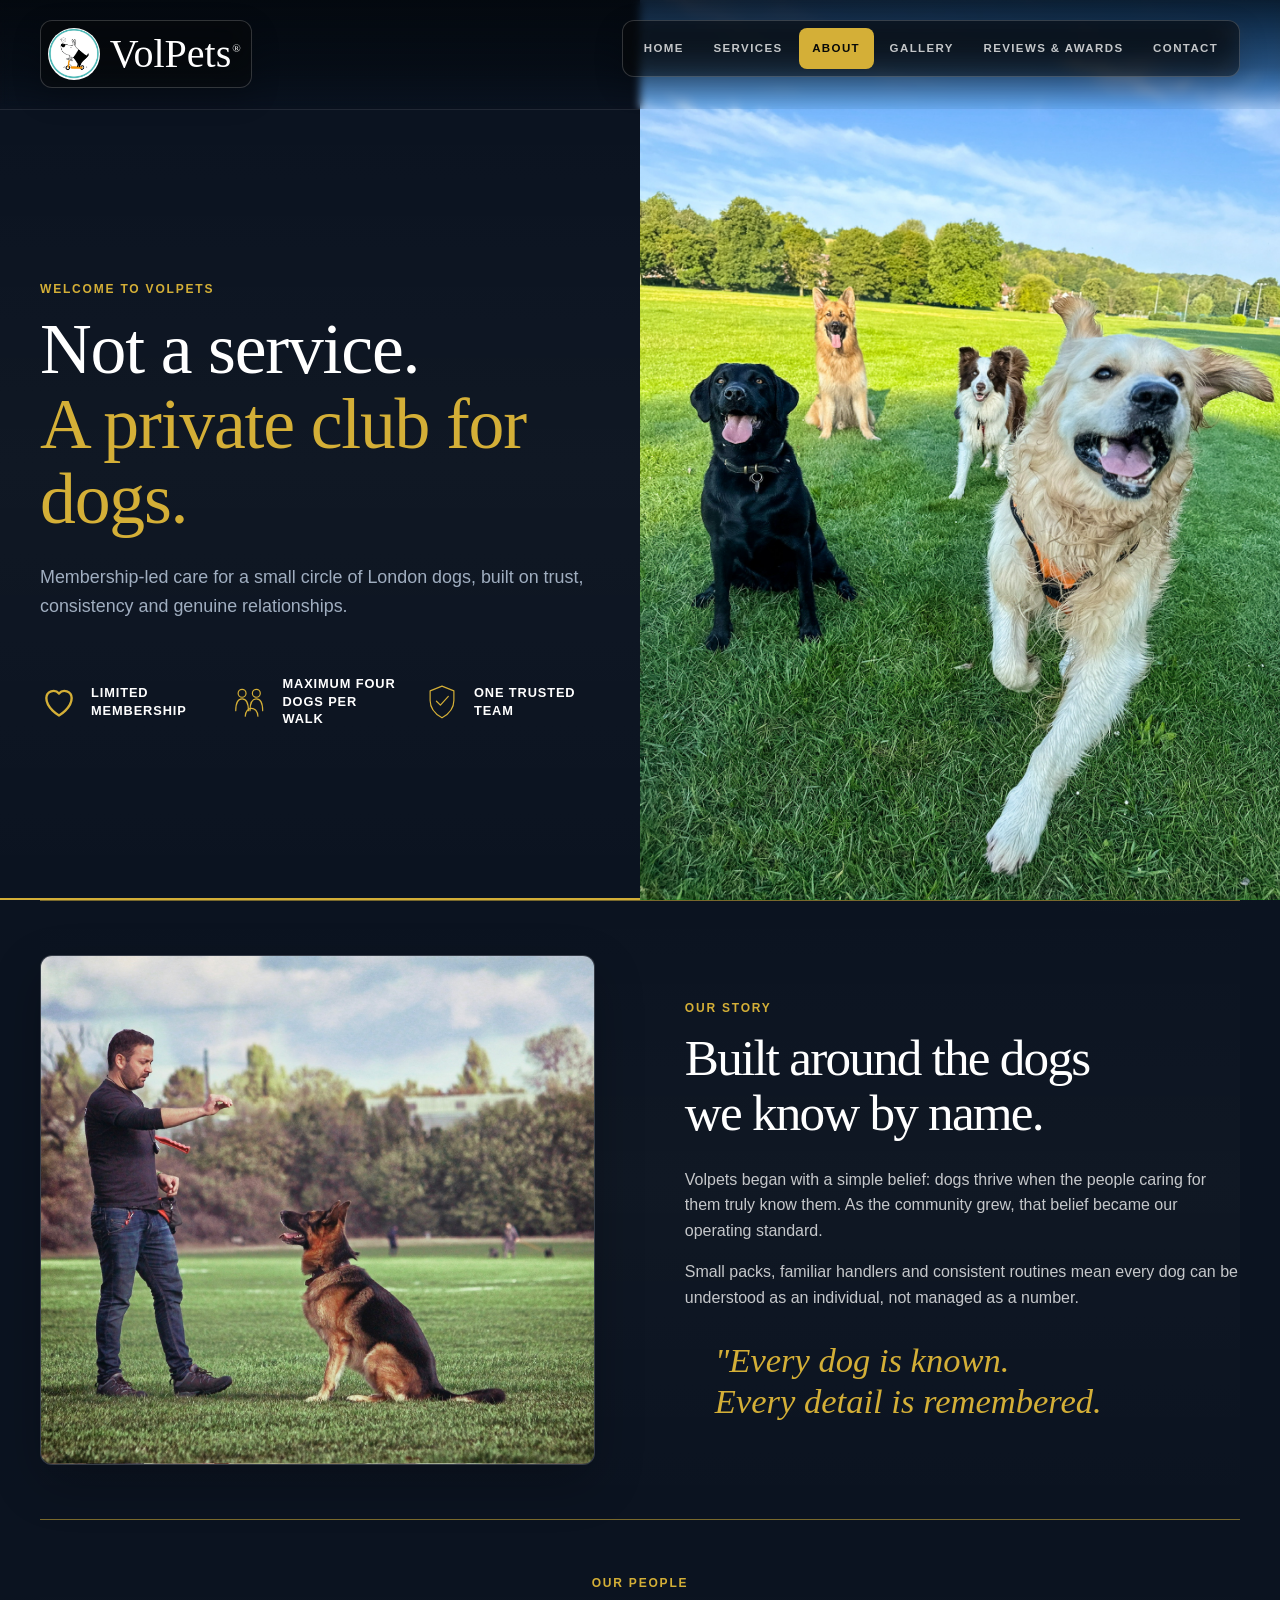
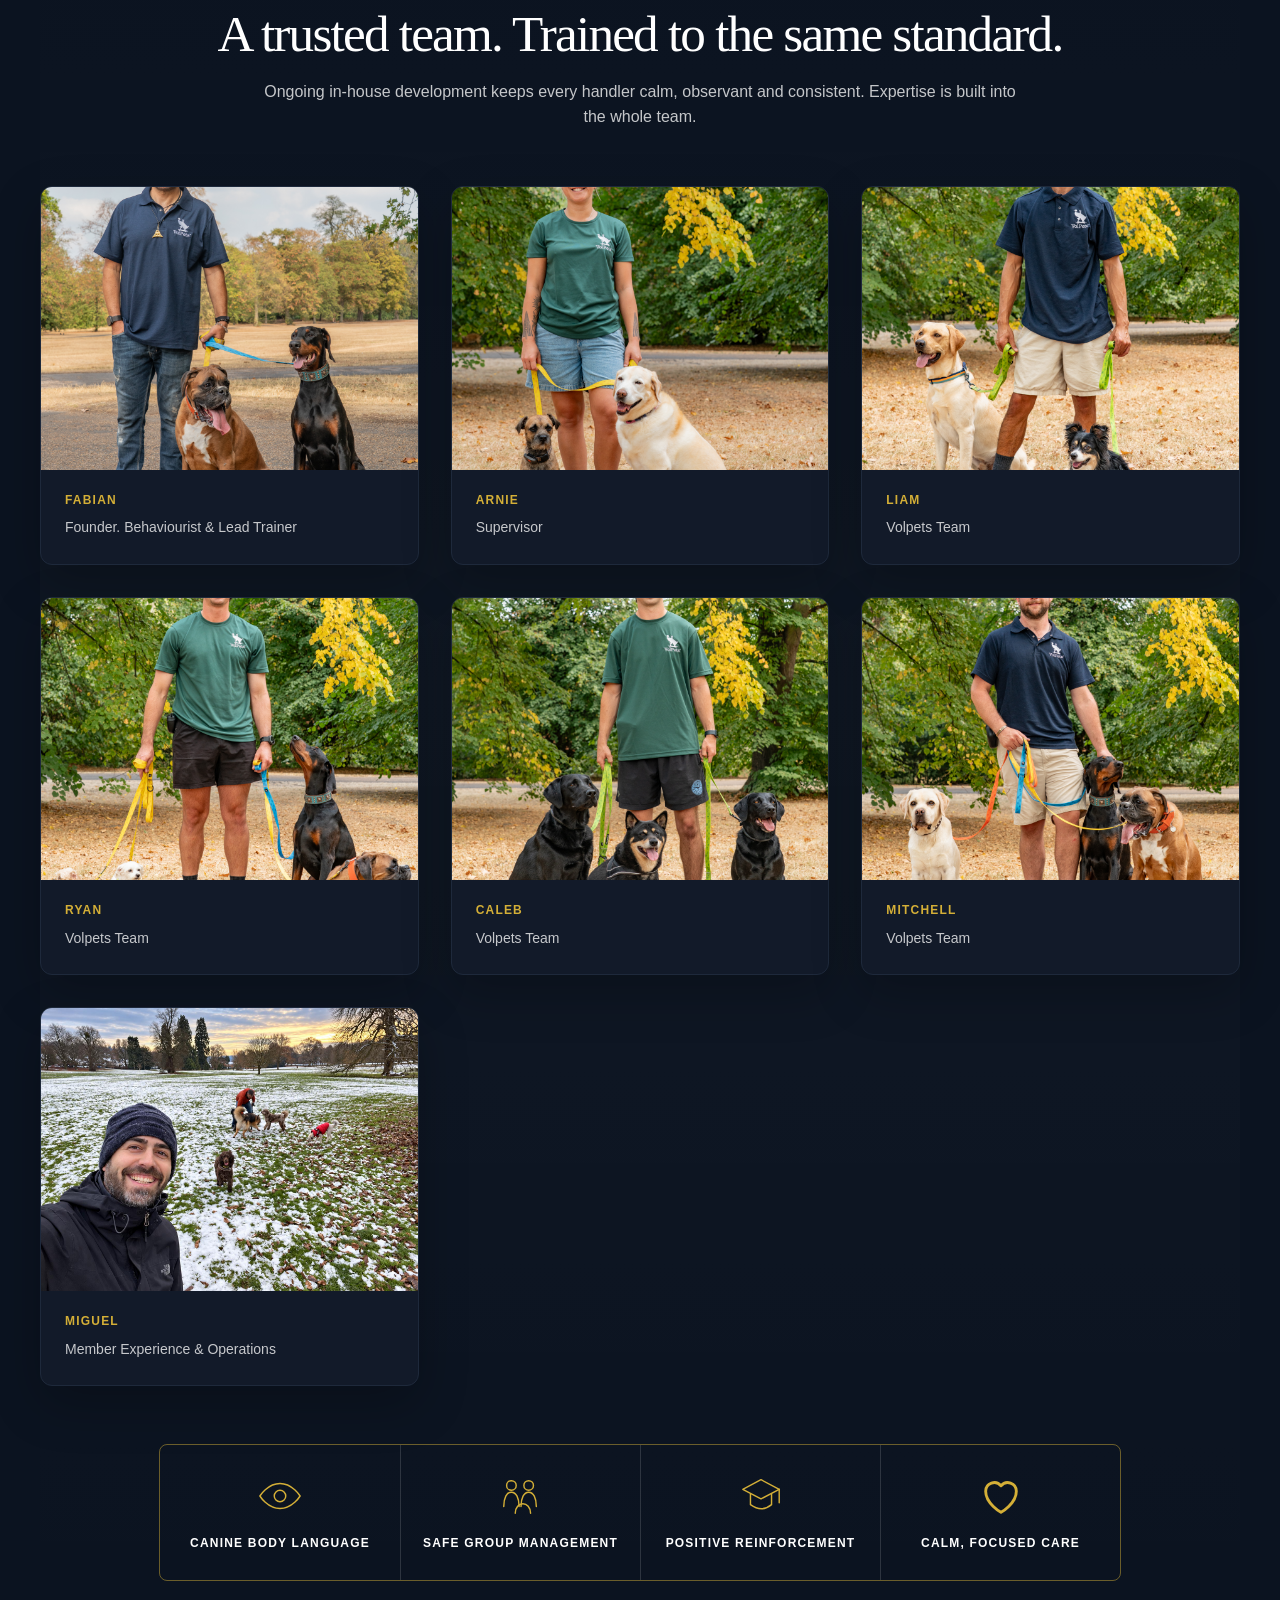
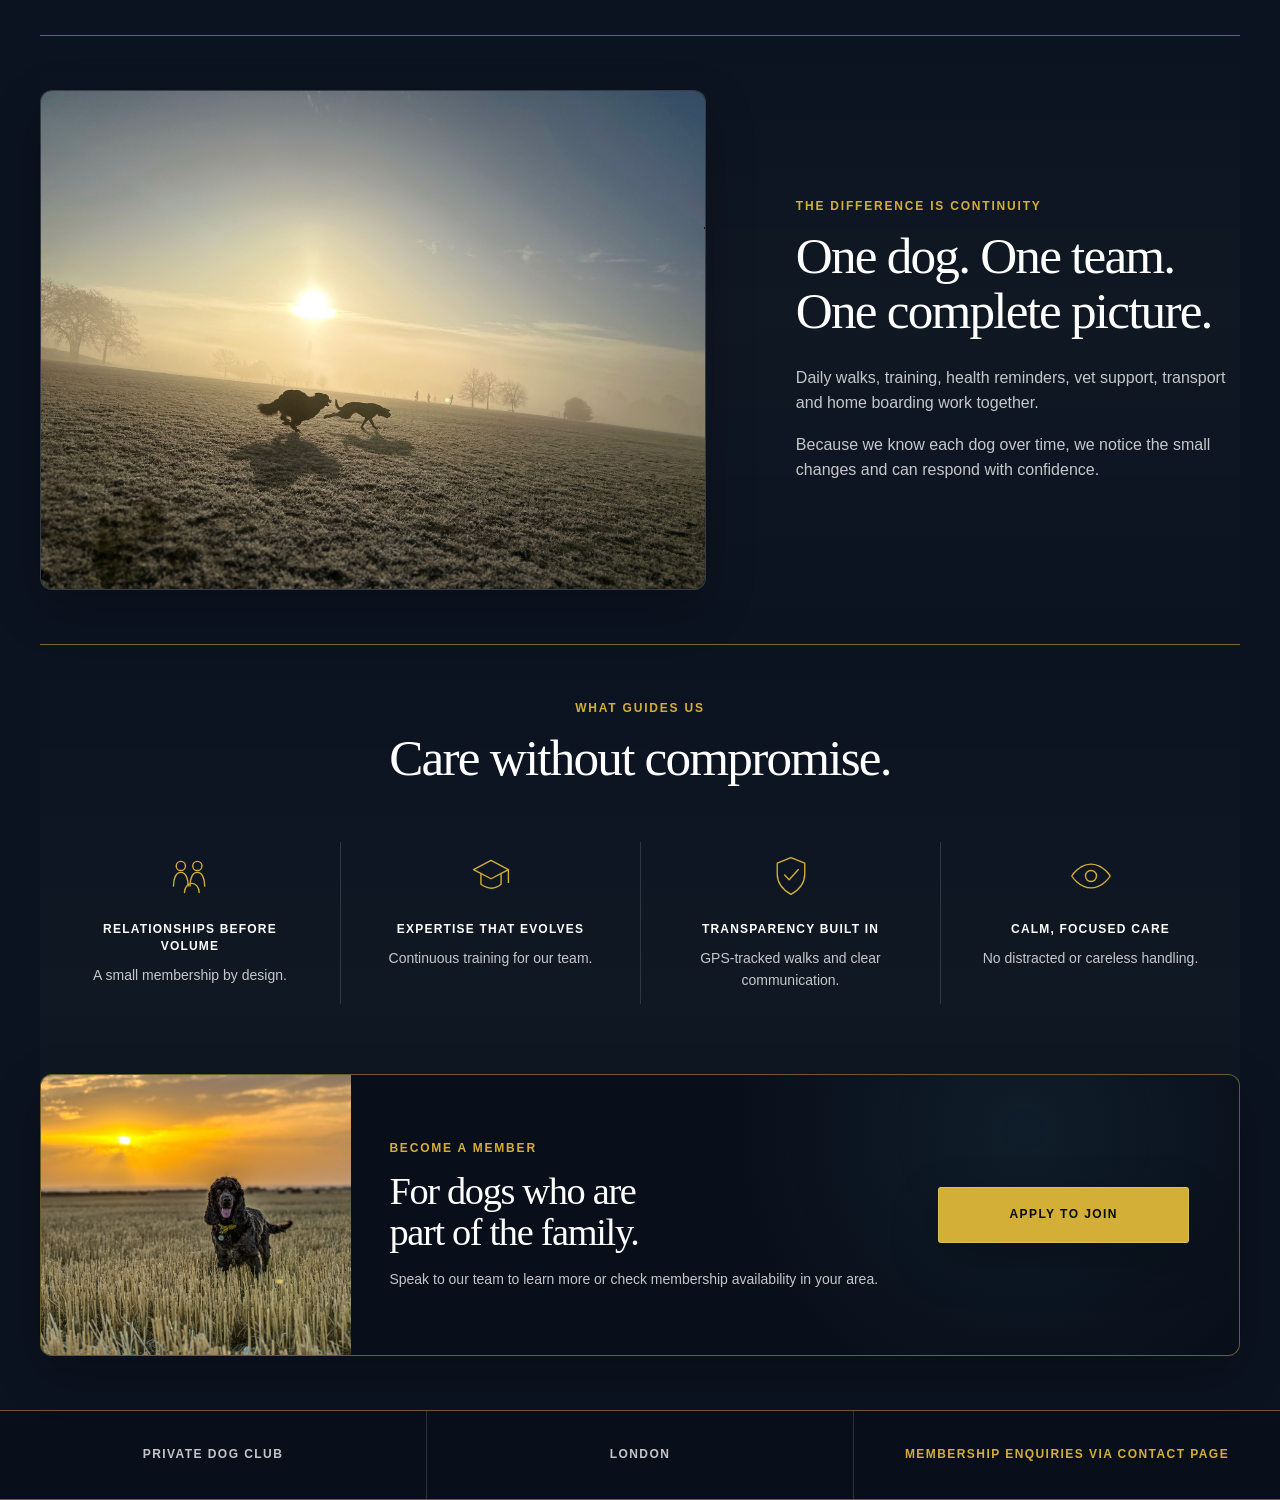
==== commit d8dcce28: "more photos added of team" ====
--- a/about.html
+++ b/about.html
@@ -10,13 +10,13 @@
   <link href="components/navbar.css" rel="stylesheet">
   <script defer src="js/main.js"></script>
 </head>
-<body>
+<body data-navbar-style="hero">
 <main>
   <header>
     <div id="nav-placeholder"></div>
   </header>
 
-  <section aria-labelledby="about-hero-title" class="page-section split-hero about-hero">
+  <section aria-labelledby="about-hero-title" class="page-section split-hero about-hero" data-navbar-transition>
     <div class="container split-hero__layout">
       <div class="split-hero__content">
         <div class="header-tag">Welcome to Volpets</div>
@@ -80,43 +80,43 @@
 
       <div class="people-grid">
         <article class="people-card">
-          <img alt="A Volpets trainer working one-to-one with a dog" loading="lazy" src="assets/IMG_0307.JPG">
+          <img alt="A Volpets trainer working one-to-one with a dog" loading="lazy" src="assets/DSC06070-fabien.jpg">
           <div>
             <h3>Fabian</h3>
             <p>Founder. Behaviourist & Lead Trainer</p>
           </div>
         </article>
         <article class="people-card">
-          <img alt="A carefully matched Volpets pack playing together" loading="lazy" src="assets/IMG_3634.JPG">
+          <img alt="A carefully matched Volpets pack playing together" loading="lazy" src="assets/DSC06162_arnie.jpg">
           <div>
             <h3>Arnie</h3>
             <p>Supervisor</p>
           </div>
         </article>
         <article class="people-card">
-          <img alt="Four happy Volpets dogs together in the park" loading="lazy" src="assets/services2_0852.JPG">
+          <img alt="Four happy Volpets dogs together in the park" loading="lazy" src="assets/DSC06129_liam.jpg">
           <div>
             <h3>Liam</h3>
             <p>Volpets Team</p>
           </div>
         </article>
 
-        <article class="people-card">
-          <img alt="A Volpets trainer working one-to-one with a dog" loading="lazy" src="assets/IMG_0307.JPG">
-          <div>
-            <h3>Ryley</h3>
-            <p>Volpets Team</p>
-          </div>
-        </article>
-        <article class="people-card">
-          <img alt="A carefully matched Volpets pack playing together" loading="lazy" src="assets/IMG_3634.JPG">
-          <div>
-            <h3>Tony</h3>
-            <p>Volpets Team</p>
-          </div>
-        </article>
-        <article class="people-card">
-          <img alt="Four happy Volpets dogs together in the park" loading="lazy" src="assets/services2_0852.JPG">
+        <!--        <article class="people-card">-->
+        <!--          <img alt="A Volpets trainer working one-to-one with a dog" loading="lazy" src="assets/IMG_0307.JPG">-->
+        <!--          <div>-->
+        <!--            <h3>Ryley</h3>-->
+        <!--            <p>Volpets Team</p>-->
+        <!--          </div>-->
+        <!--        </article>-->
+        <!--        <article class="people-card">-->
+        <!--          <img alt="A carefully matched Volpets pack playing together" loading="lazy" src="assets/.JPG">-->
+        <!--          <div>-->
+        <!--            <h3>Tony</h3>-->
+        <!--            <p>Volpets Team</p>-->
+        <!--          </div>-->
+        <!--        </article>-->
+        <article class="people-card">
+          <img alt="Four happy Volpets dogs together in the park" loading="lazy" src="assets/DSC06143_ryan.jpg">
           <div>
             <h3>Ryan</h3>
             <p>Volpets Team</p>
@@ -124,21 +124,22 @@
         </article>
 
         <article class="people-card">
-          <img alt="A Volpets trainer working one-to-one with a dog" loading="lazy" src="assets/IMG_0307.JPG">
+          <img alt="A Volpets trainer working one-to-one with a dog" loading="lazy" src="assets/DSC06099_caleb.jpg">
           <div>
             <h3>Caleb</h3>
             <p>Volpets Team</p>
           </div>
         </article>
         <article class="people-card">
-          <img alt="A carefully matched Volpets pack playing together" loading="lazy" src="assets/IMG_3634.JPG">
+          <img alt="A carefully matched Volpets pack playing together" loading="lazy"
+               src="assets/DSC06117_mitchell.jpg">
           <div>
             <h3>Mitchell</h3>
             <p>Volpets Team</p>
           </div>
         </article>
         <article class="people-card">
-          <img alt="Four happy Volpets dogs together in the park" loading="lazy" src="assets/services2_0852.JPG">
+          <img alt="Four happy Volpets dogs together in the park" loading="lazy" src="assets/miguel_snow.jpeg">
           <div>
             <h3>Miguel</h3>
             <p>Member Experience & Operations</p>
--- a/components/navbar.css
+++ b/components/navbar.css
@@ -23,6 +23,67 @@
   z-index: 1000;
 }
 
+/*
+ * Image-led pages opt into a full-width navigation surface. Hero pages begin
+ * with a light scrim over the photography and become an opaque frosted bar
+ * once their hero has passed. Pages without a hero image use the solid state
+ * immediately so the navigation always has a clear visual anchor.
+ */
+body[data-navbar-style] main > header {
+  background-color: transparent;
+  border-bottom: 1px solid transparent;
+  margin-inline: calc(clamp(1rem, 4vw, 2.5rem) * -1);
+  padding: clamp(12px, 2vw, 20px) clamp(1rem, 4vw, 2.5rem);
+  transition:
+    background-color 260ms ease,
+    border-color 260ms ease,
+    box-shadow 260ms ease,
+    -webkit-backdrop-filter 260ms ease,
+    backdrop-filter 260ms ease;
+  width: auto;
+}
+
+body[data-navbar-style] main > header::before {
+  background: linear-gradient(
+    180deg,
+    rgb(3 7 12 / 82%) 0%,
+    rgb(3 7 12 / 48%) 62%,
+    transparent 100%
+  );
+  content: "";
+  inset: 0;
+  opacity: 0;
+  pointer-events: none;
+  position: absolute;
+  transition: opacity 260ms ease;
+}
+
+body[data-navbar-style] #nav-placeholder {
+  margin-inline: auto;
+  max-width: 1300px;
+  position: relative;
+  z-index: 1;
+}
+
+body[data-navbar-style="hero"] main > header:not(.is-past-hero) {
+  -webkit-backdrop-filter: blur(4px) saturate(110%);
+  backdrop-filter: blur(4px) saturate(110%);
+  background-color: rgb(8 14 23 / 8%);
+}
+
+body[data-navbar-style="hero"] main > header:not(.is-past-hero)::before {
+  opacity: 1;
+}
+
+body[data-navbar-style="solid"] main > header,
+body[data-navbar-style="hero"] main > header.is-past-hero {
+  -webkit-backdrop-filter: blur(20px) saturate(135%);
+  backdrop-filter: blur(20px) saturate(135%);
+  background-color: rgb(8 14 23 / 94%);
+  border-bottom-color: rgb(212 175 55 / 28%);
+  box-shadow: 0 12px 34px rgb(0 0 0 / 26%);
+}
+
 .brand,
 .nav-toggle,
 .nav-links {
@@ -32,6 +93,30 @@
   border: 1px solid var(--panel-border);
   border-radius: var(--radius);
   box-shadow: var(--shadow);
+  transition:
+    background-color 260ms ease,
+    border-color 260ms ease,
+    box-shadow 260ms ease,
+    -webkit-backdrop-filter 260ms ease,
+    backdrop-filter 260ms ease;
+}
+
+body[data-navbar-style="hero"] main > header:not(.is-past-hero) .brand,
+body[data-navbar-style="hero"] main > header:not(.is-past-hero) .nav-toggle {
+  background: rgb(8 10 9 / 38%);
+  border-color: rgb(255 255 255 / 18%);
+  box-shadow: 0 10px 28px rgb(0 0 0 / 22%);
+}
+
+body[data-navbar-style="solid"] main > header .brand,
+body[data-navbar-style="solid"] main > header .nav-toggle,
+body[data-navbar-style="hero"] main > header.is-past-hero .brand,
+body[data-navbar-style="hero"] main > header.is-past-hero .nav-toggle {
+  -webkit-backdrop-filter: none;
+  backdrop-filter: none;
+  background: transparent;
+  border-color: transparent;
+  box-shadow: none;
 }
 
 .brand {
@@ -193,6 +278,23 @@
   }
 }
 
+@media (min-width: 1001px) {
+  body[data-navbar-style="hero"] main > header:not(.is-past-hero) .nav-links {
+    background: rgb(8 10 9 / 38%);
+    border-color: rgb(255 255 255 / 18%);
+    box-shadow: 0 10px 28px rgb(0 0 0 / 22%);
+  }
+
+  body[data-navbar-style="solid"] main > header .nav-links,
+  body[data-navbar-style="hero"] main > header.is-past-hero .nav-links {
+    -webkit-backdrop-filter: none;
+    backdrop-filter: none;
+    background: transparent;
+    border-color: transparent;
+    box-shadow: none;
+  }
+}
+
 @media (max-width: 400px) {
   .site-nav {
     gap: 0.4rem;
@@ -200,6 +302,11 @@
 }
 
 @media (prefers-reduced-motion: reduce) {
+  body[data-navbar-style] main > header,
+  body[data-navbar-style] main > header::before,
+  .brand,
+  .nav-toggle,
+  .nav-links,
   .nav-links a,
   .nav-toggle__bar {
     transition: none;
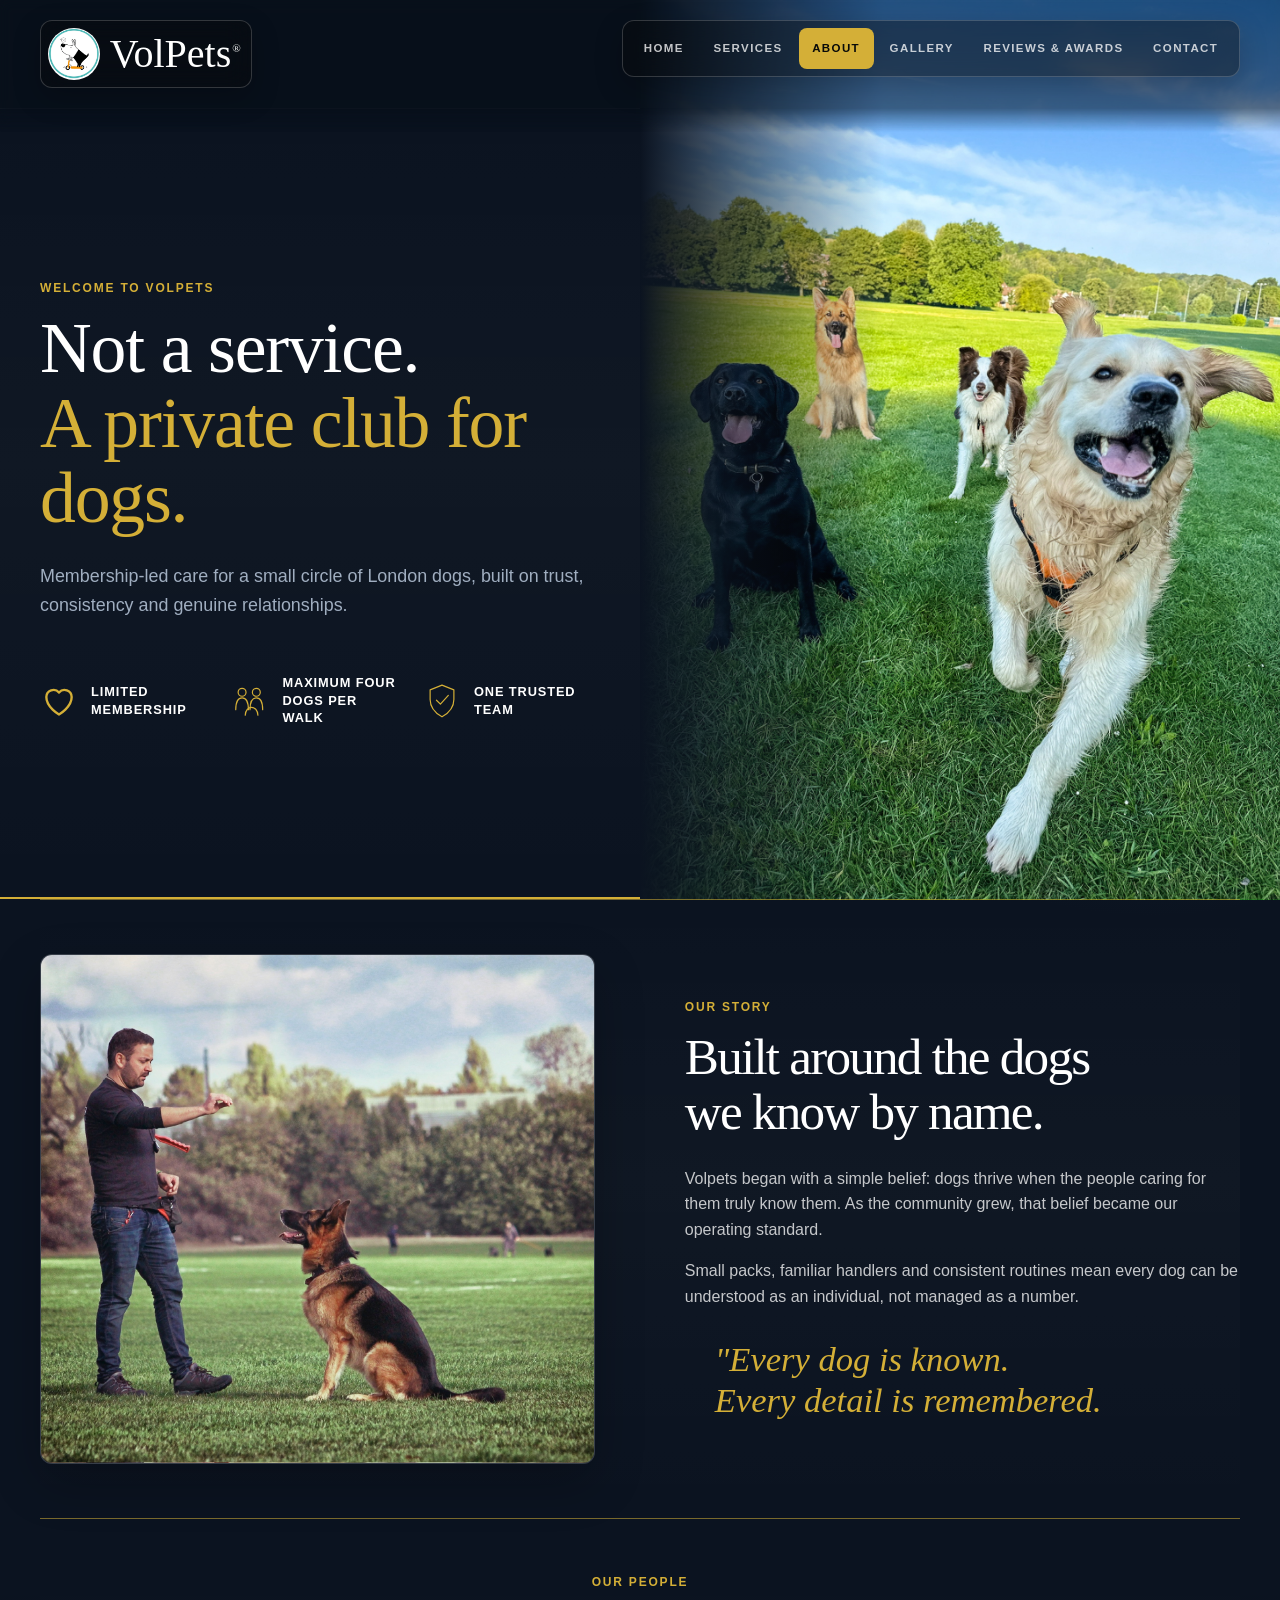
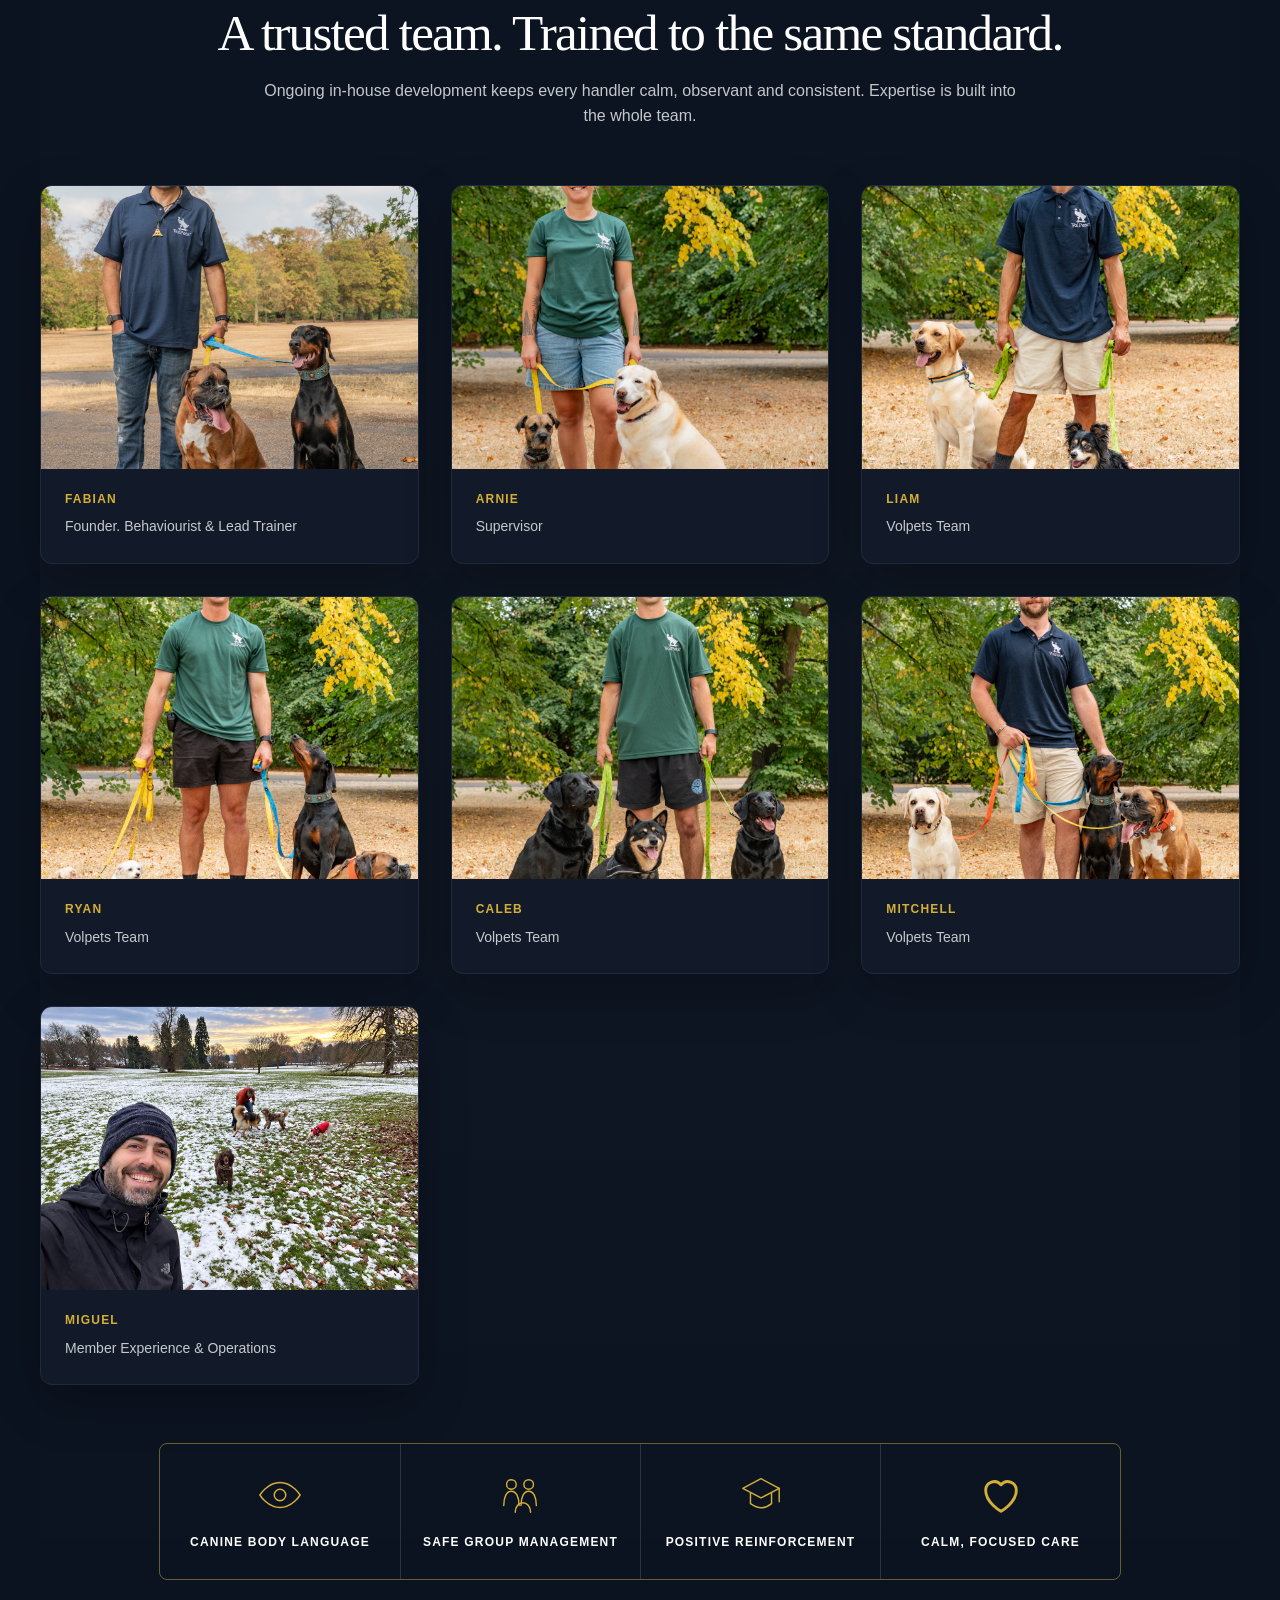
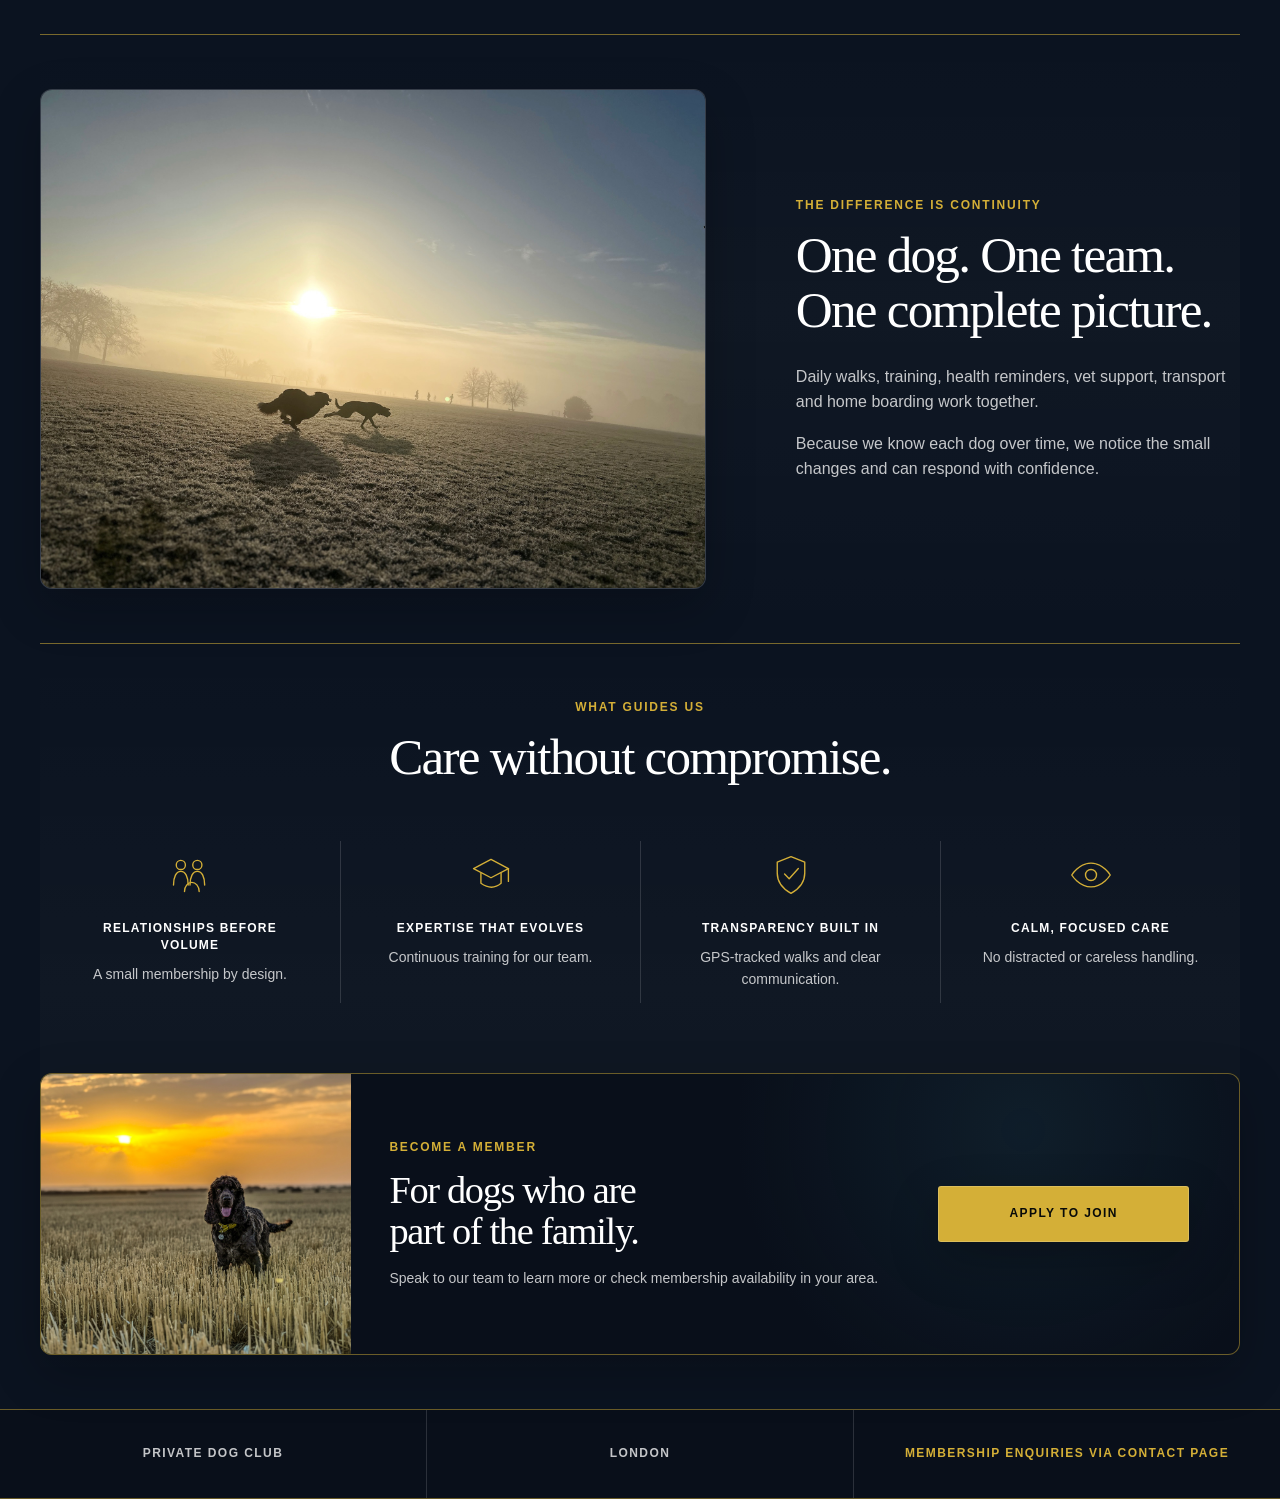
==== commit 5bd4371b: "home page css" ====
--- a/about.html
+++ b/about.html
@@ -10,7 +10,7 @@
   <link href="components/navbar.css" rel="stylesheet">
   <script defer src="js/main.js"></script>
 </head>
-<body data-navbar-style="hero">
+<body>
 <main>
   <header>
     <div id="nav-placeholder"></div>
--- a/css/styles.css
+++ b/css/styles.css
@@ -2,7 +2,6 @@
   --accent: #d4af37;
   --ink: #080a09;
   --muted: rgb(255 255 255 / 76%);
-  --panel: rgb(8 10 9 / 88%);
   --radius: 12px;
   --sans: -apple-system, BlinkMacSystemFont, "Segoe UI", Roboto, Arial, sans-serif;
   --serif: "Bodoni 72", Didot, "Bodoni MT", Bodoni, serif;
@@ -94,8 +93,7 @@
   font-weight: var(--weight-light);
 }
 
-.header-tag,
-.card-tag {
+.header-tag {
   color: var(--accent);
   font-size: var(--text-label);
   font-weight: var(--weight-bold);
@@ -104,10 +102,6 @@
   text-transform: uppercase;
 }
 
-.no-margin {
-  margin: 0;
-}
-
 button {
   background: var(--accent);
   border: 1px solid var(--panel-border);
@@ -128,7 +122,6 @@
   color: #a0aec0;
   font-size: clamp(16px, 1.4vw, 18px);
   margin-bottom: clamp(30px, 4.5vw, 48px);
-  /*max-width: 600px;*/
 }
 
 .page-section {
@@ -183,7 +176,7 @@
   right: 0;
   top: 0;
   width: 50vw;
-  & ::after {
+  &::after {
     background: linear-gradient(to right, var(--page-bg), transparent 38%);
     content: "";
     inset: 0;
@@ -280,45 +273,6 @@
 
 .image-container:hover img {
   transform: scale(1.03);
-}
-
-.card {
-  background: var(--surface);
-  border: 1px solid var(--surface-border);
-  border-radius: var(--radius);
-  display: flex;
-  flex-direction: column;
-  padding: clamp(28px, 3vw, 40px) clamp(24px, 2.6vw, 35px);
-  h3 {
-    font-size: clamp(23px, 2.2vw, 28px);
-    letter-spacing: -0.5px;
-    line-height: 1.15;
-    margin-bottom: 28px;
-  }
-  ul {
-    list-style: none;
-  }
-  li {
-    color: #cbd5e1;
-    font-size: 15px;
-    line-height: 1.5;
-    margin: 18px 0;
-    padding-left: 20px;
-    position: relative;
-    /*&:last-child {*/
-    /*  !*margin-bottom: 0;*!*/
-    /*}*/
-    &::before {
-      background: var(--accent);
-      border-radius: 50%;
-      content: "";
-      height: 6px;
-      left: 0;
-      position: absolute;
-      top: 8px;
-      width: 6px;
-    }
-  }
 }
 
 .member-cta {
--- a/css/about.css
+++ b/css/about.css
@@ -6,6 +6,13 @@
     letter-spacing: -0.035em;
     line-height: 1.08;
   }
+  h3 {
+    font-size: var(--text-label);
+    font-weight: var(--weight-bold);
+    letter-spacing: 0.1em;
+    line-height: 1.4;
+    text-transform: uppercase;
+  }
   p {
     color: var(--muted);
   }
@@ -13,14 +20,6 @@
 
 .about-hero {
   --hero-image-position: center 42%;
-}
-
-.about-section h3 {
-  font-size: var(--text-label);
-  font-weight: var(--weight-bold);
-  letter-spacing: 0.1em;
-  line-height: 1.4;
-  text-transform: uppercase;
 }
 
 .split-layout,
--- a/components/navbar.css
+++ b/components/navbar.css
@@ -1,128 +1,75 @@
-/* Navigation */
-@font-face {
-  font-family: 'Clarendon';
-  src: url('../assets/fonts/clarendon.woff2') format('woff2');
-  font-weight: 400;
-  font-style: normal;
-  font-display: swap;
-}
-
 #nav-placeholder {
   display: flex;
-  width: 100%;
-}
-
-header {
-  align-items: center;
-  display: flex;
-  gap: 1.5rem;
-  justify-content: space-between;
-  position: sticky;
-  top: 0;
-  width: 100%;
-  z-index: 1000;
-}
-
-/*
- * Image-led pages opt into a full-width navigation surface. Hero pages begin
- * with a light scrim over the photography and become an opaque frosted bar
- * once their hero has passed. Pages without a hero image use the solid state
- * immediately so the navigation always has a clear visual anchor.
- */
-body[data-navbar-style] main > header {
-  background-color: transparent;
-  border-bottom: 1px solid transparent;
-  margin-inline: calc(clamp(1rem, 4vw, 2.5rem) * -1);
-  padding: clamp(12px, 2vw, 20px) clamp(1rem, 4vw, 2.5rem);
-  transition:
-    background-color 260ms ease,
-    border-color 260ms ease,
-    box-shadow 260ms ease,
-    -webkit-backdrop-filter 260ms ease,
-    backdrop-filter 260ms ease;
-  width: auto;
-}
-
-body[data-navbar-style] main > header::before {
-  background: linear-gradient(
-    180deg,
-    rgb(3 7 12 / 82%) 0%,
-    rgb(3 7 12 / 48%) 62%,
-    transparent 100%
-  );
-  content: "";
-  inset: 0;
-  opacity: 0;
-  pointer-events: none;
-  position: absolute;
-  transition: opacity 260ms ease;
-}
-
-body[data-navbar-style] #nav-placeholder {
   margin-inline: auto;
   max-width: 1300px;
   position: relative;
+  width: 100%;
   z-index: 1;
 }
 
-body[data-navbar-style="hero"] main > header:not(.is-past-hero) {
-  -webkit-backdrop-filter: blur(4px) saturate(110%);
-  backdrop-filter: blur(4px) saturate(110%);
-  background-color: rgb(8 14 23 / 8%);
-}
-
-body[data-navbar-style="hero"] main > header:not(.is-past-hero)::before {
+main > header {
+  align-items: center;
+  display: flex;
+  isolation: isolate;
+  margin-inline: calc(clamp(1rem, 4vw, 2.5rem) * -1);
+  padding: clamp(12px, 2vw, 20px) clamp(1rem, 4vw, 2.5rem);
+  position: sticky;
+  top: 0;
+  width: auto;
+  z-index: 1000;
+}
+
+main > header::before {
+  -webkit-backdrop-filter: blur(20px) saturate(135%);
+  -webkit-mask-image: linear-gradient(to bottom, #000 0%, #000 calc(100% - 24px), transparent 100%);
+  backdrop-filter: blur(20px) saturate(135%);
+  background: rgb(8 14 23 / 94%);
+  content: "";
+  inset: 0 0 -24px;
+  mask-image: linear-gradient(to bottom, #000 0%, #000 calc(100% - 24px), transparent 100%);
   opacity: 1;
-}
-
-body[data-navbar-style="solid"] main > header,
-body[data-navbar-style="hero"] main > header.is-past-hero {
-  -webkit-backdrop-filter: blur(20px) saturate(135%);
-  backdrop-filter: blur(20px) saturate(135%);
-  background-color: rgb(8 14 23 / 94%);
-  border-bottom-color: rgb(212 175 55 / 28%);
-  box-shadow: 0 12px 34px rgb(0 0 0 / 26%);
+  pointer-events: none;
+  position: absolute;
+  transition: opacity 260ms ease,
+  -webkit-backdrop-filter 260ms ease,
+  backdrop-filter 260ms ease;
+  z-index: 0;
+}
+
+main > header.has-navbar-hero:not(.is-past-hero)::before {
+  -webkit-backdrop-filter: blur(6px) saturate(110%);
+  backdrop-filter: blur(6px) saturate(110%);
+  opacity: 0.55;
 }
 
 .brand,
 .nav-toggle,
 .nav-links {
+  -webkit-backdrop-filter: none;
+  backdrop-filter: none;
+  background: transparent;
+  border: 1px solid transparent;
+  border-radius: var(--radius);
+  box-shadow: none;
+  transition: background-color 260ms ease,
+  border-color 260ms ease,
+  box-shadow 260ms ease,
+  -webkit-backdrop-filter 260ms ease,
+  backdrop-filter 260ms ease;
+}
+
+main > header.has-navbar-hero:not(.is-past-hero) .brand,
+main > header.has-navbar-hero:not(.is-past-hero) .nav-toggle {
   -webkit-backdrop-filter: blur(14px);
   backdrop-filter: blur(14px);
-  background: var(--panel);
-  border: 1px solid var(--panel-border);
-  border-radius: var(--radius);
-  box-shadow: var(--shadow);
-  transition:
-    background-color 260ms ease,
-    border-color 260ms ease,
-    box-shadow 260ms ease,
-    -webkit-backdrop-filter 260ms ease,
-    backdrop-filter 260ms ease;
-}
-
-body[data-navbar-style="hero"] main > header:not(.is-past-hero) .brand,
-body[data-navbar-style="hero"] main > header:not(.is-past-hero) .nav-toggle {
   background: rgb(8 10 9 / 38%);
   border-color: rgb(255 255 255 / 18%);
   box-shadow: 0 10px 28px rgb(0 0 0 / 22%);
 }
 
-body[data-navbar-style="solid"] main > header .brand,
-body[data-navbar-style="solid"] main > header .nav-toggle,
-body[data-navbar-style="hero"] main > header.is-past-hero .brand,
-body[data-navbar-style="hero"] main > header.is-past-hero .nav-toggle {
-  -webkit-backdrop-filter: none;
-  backdrop-filter: none;
-  background: transparent;
-  border-color: transparent;
-  box-shadow: none;
-}
-
 .brand {
   align-items: center;
   display: inline-flex;
-  /*flex-shrink: 0;*/
   padding: 0.45rem;
   text-decoration: none;
   & .brand__logos {
@@ -135,12 +82,6 @@
     flex-shrink: 0;
     object-fit: cover;
   }
-  & .brand__wordmark {
-    border-radius: 4px;
-    display: block;
-    height: 3.25rem;
-    width: auto;
-  }
 }
 
 .site-nav {
@@ -158,7 +99,7 @@
 
 .nav-logo {
   color: white;
-  font-family: 'Clarendon', Georgia, serif;
+  font-family: Georgia, serif;
   font-size: 2.5rem;
   font-weight: 400;
   line-height: 1;
@@ -219,9 +160,6 @@
 }
 
 @media (max-width: 1000px) {
-  #nav-placeholder {
-    position: static;
-  }
   .site-nav {
     align-items: center;
     flex-wrap: nowrap;
@@ -279,20 +217,13 @@
 }
 
 @media (min-width: 1001px) {
-  body[data-navbar-style="hero"] main > header:not(.is-past-hero) .nav-links {
+  main > header.has-navbar-hero:not(.is-past-hero) .nav-links {
+    -webkit-backdrop-filter: blur(14px);
+    backdrop-filter: blur(14px);
     background: rgb(8 10 9 / 38%);
     border-color: rgb(255 255 255 / 18%);
     box-shadow: 0 10px 28px rgb(0 0 0 / 22%);
   }
-
-  body[data-navbar-style="solid"] main > header .nav-links,
-  body[data-navbar-style="hero"] main > header.is-past-hero .nav-links {
-    -webkit-backdrop-filter: none;
-    backdrop-filter: none;
-    background: transparent;
-    border-color: transparent;
-    box-shadow: none;
-  }
 }
 
 @media (max-width: 400px) {
@@ -302,8 +233,7 @@
 }
 
 @media (prefers-reduced-motion: reduce) {
-  body[data-navbar-style] main > header,
-  body[data-navbar-style] main > header::before,
+  main > header::before,
   .brand,
   .nav-toggle,
   .nav-links,
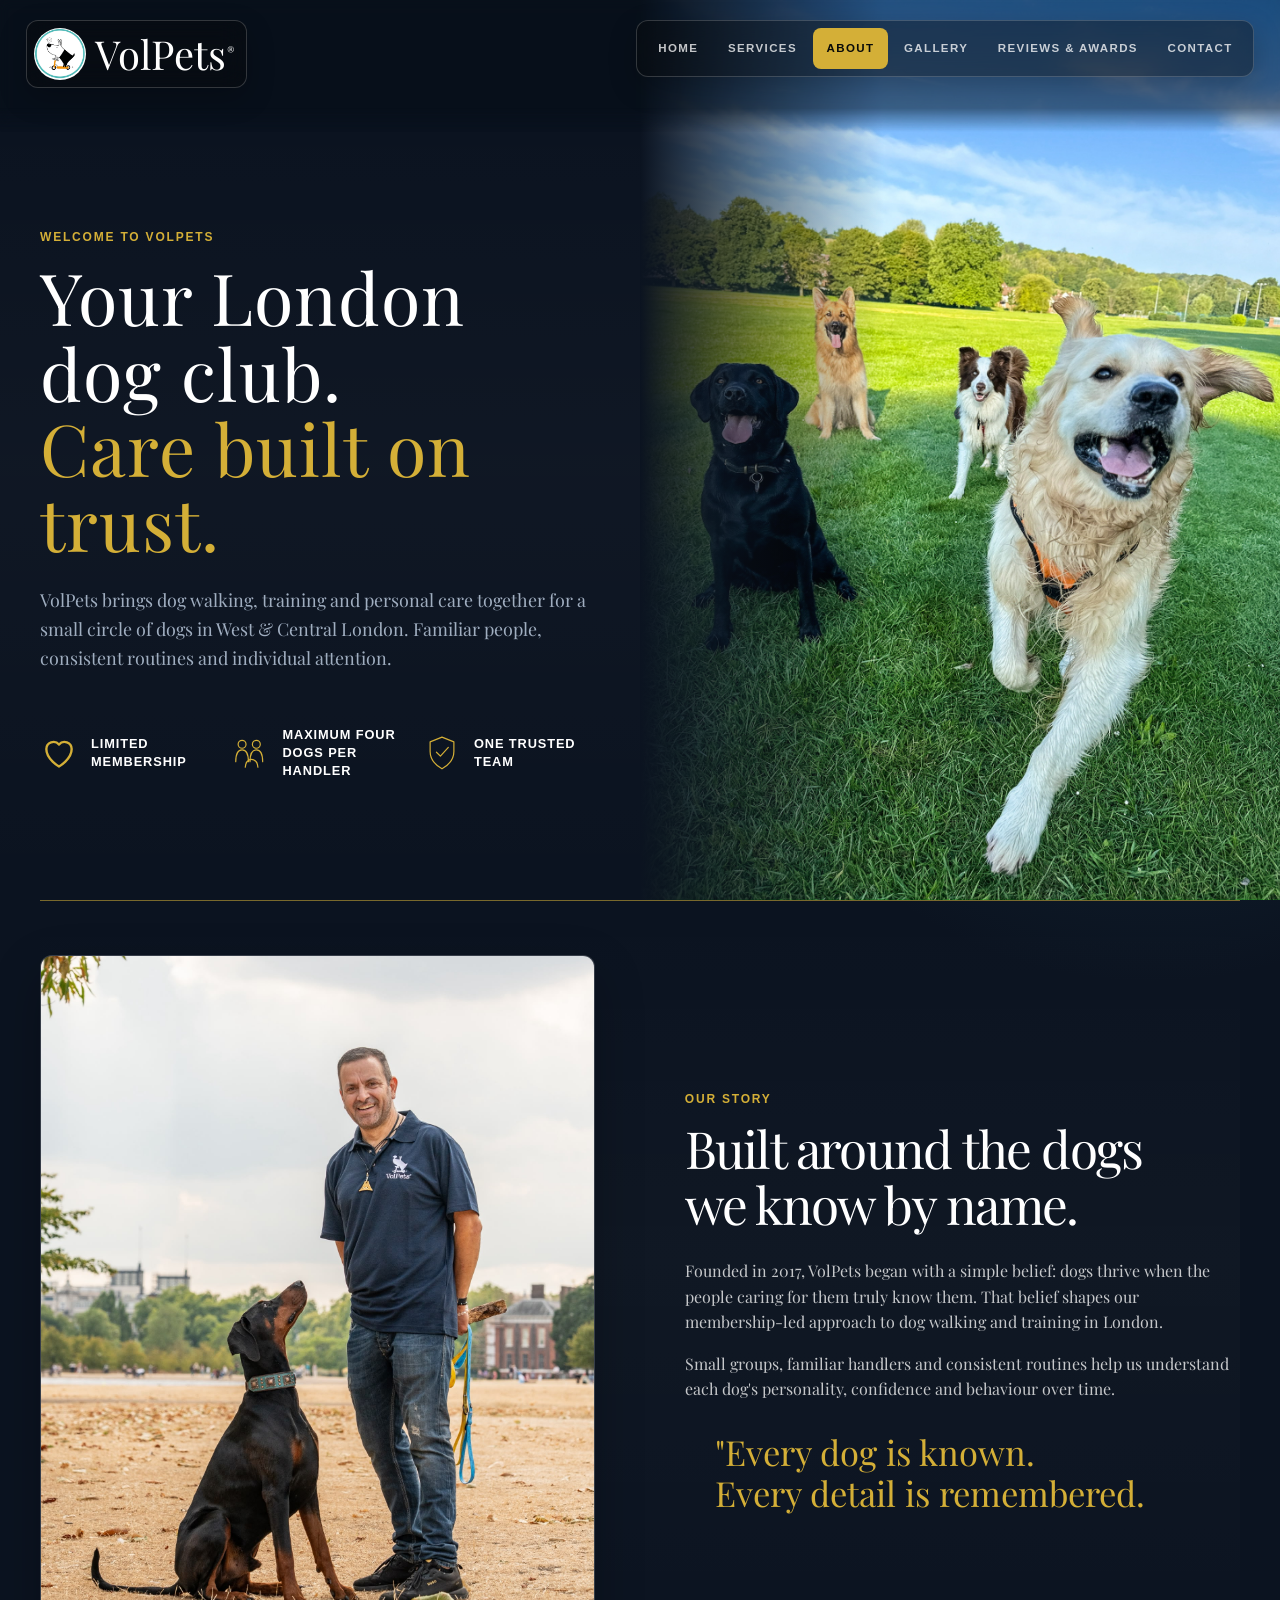
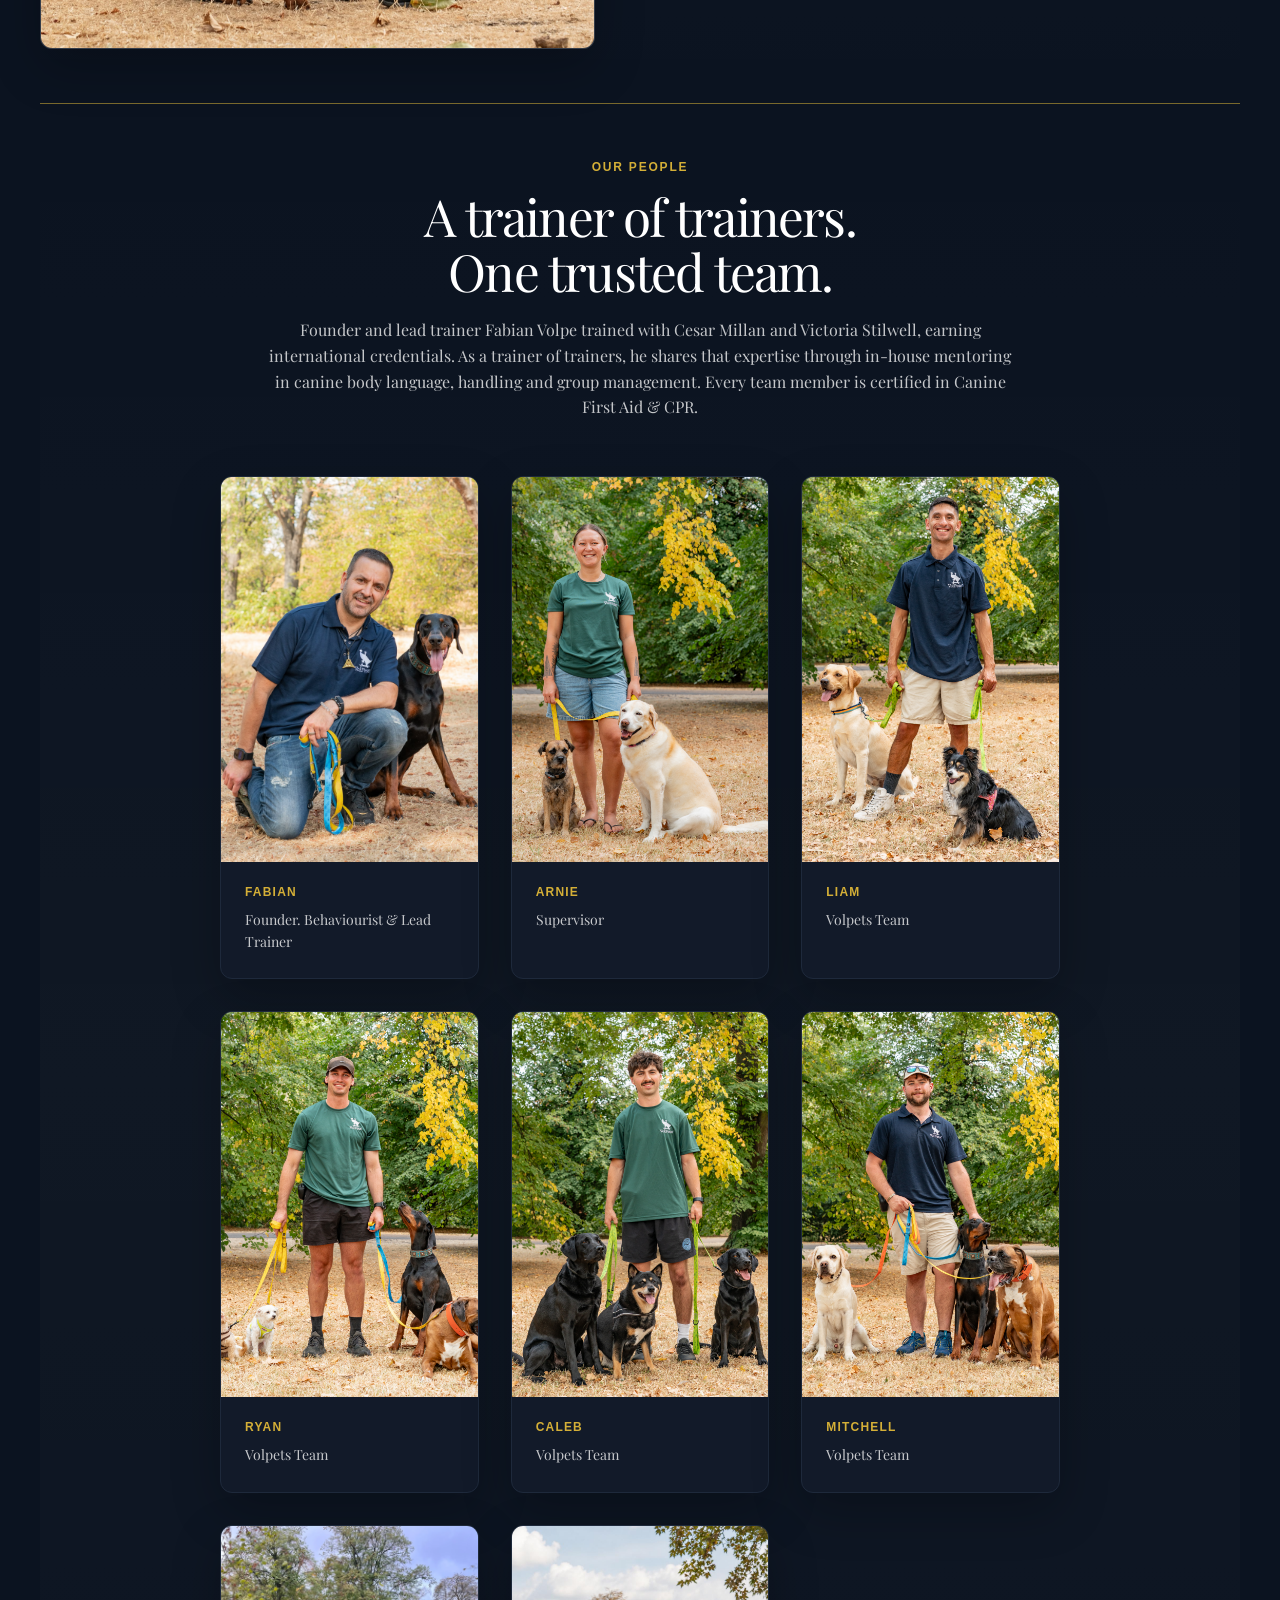
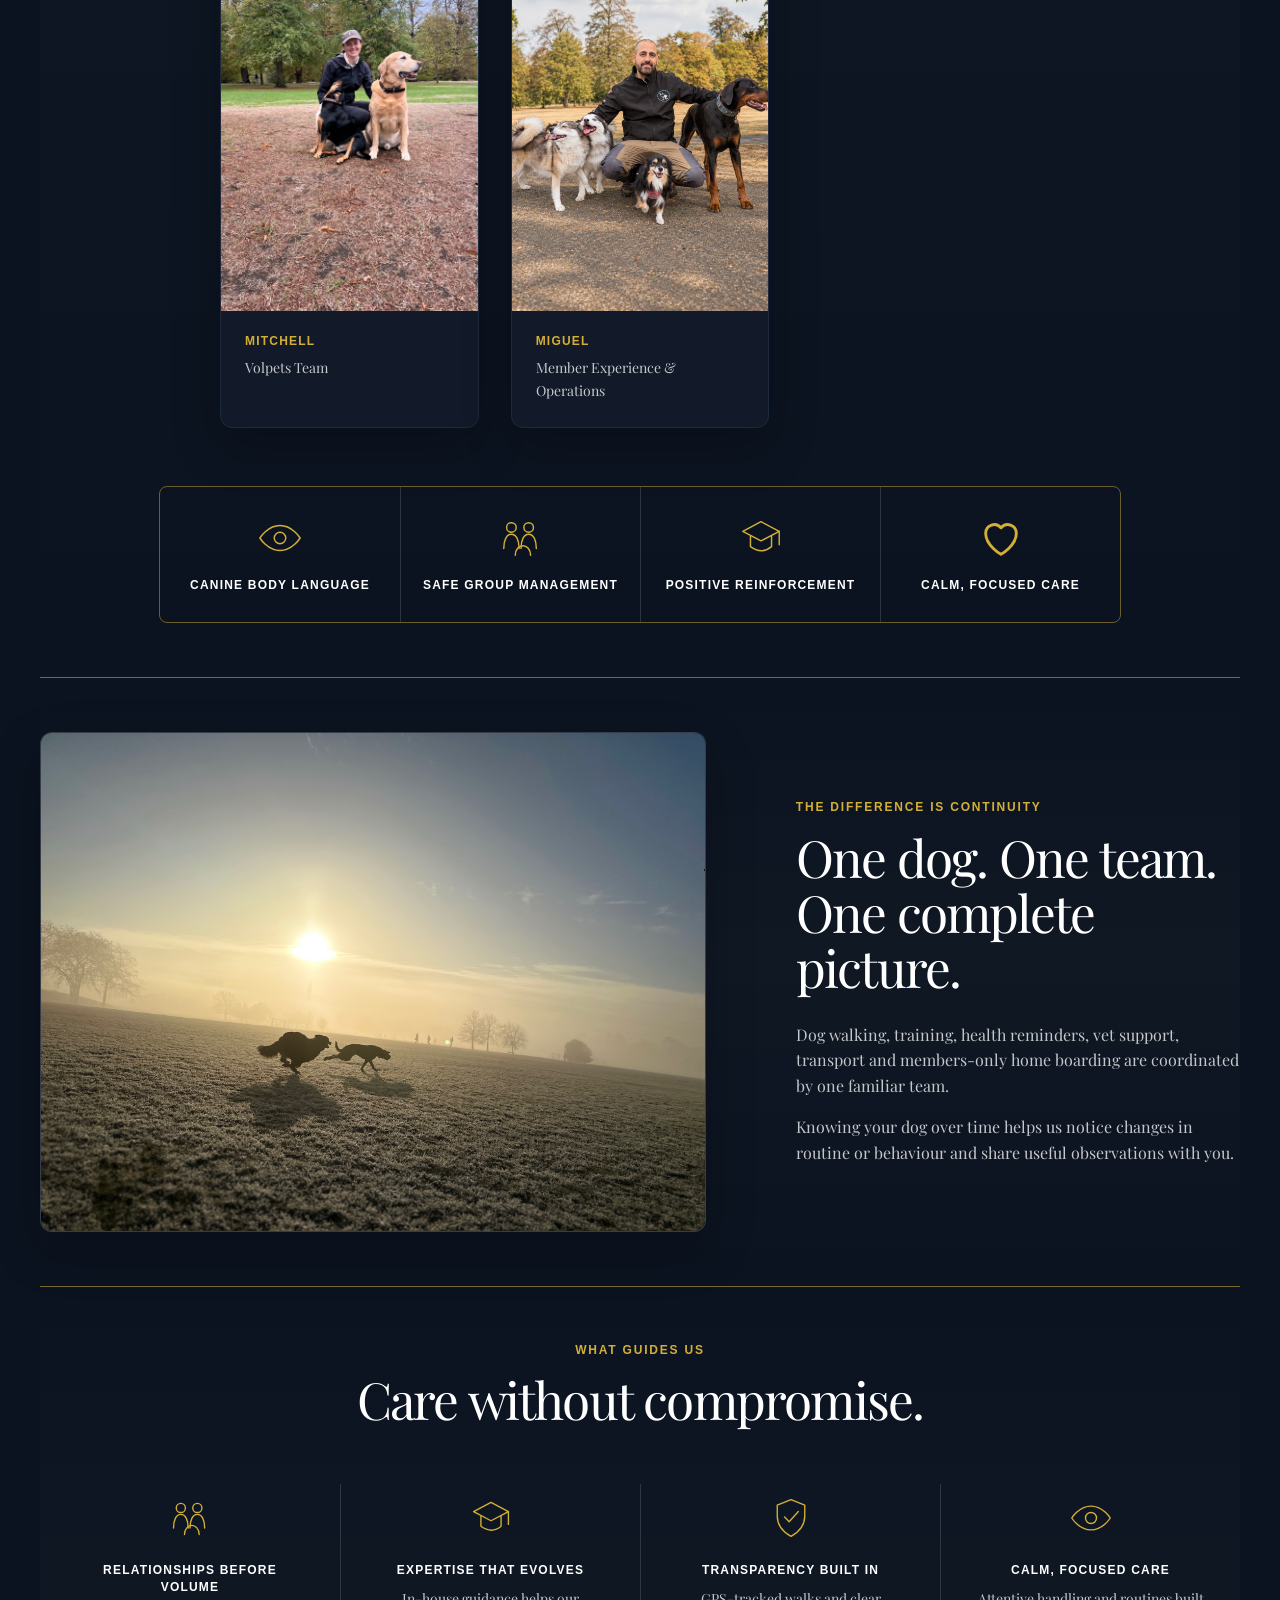
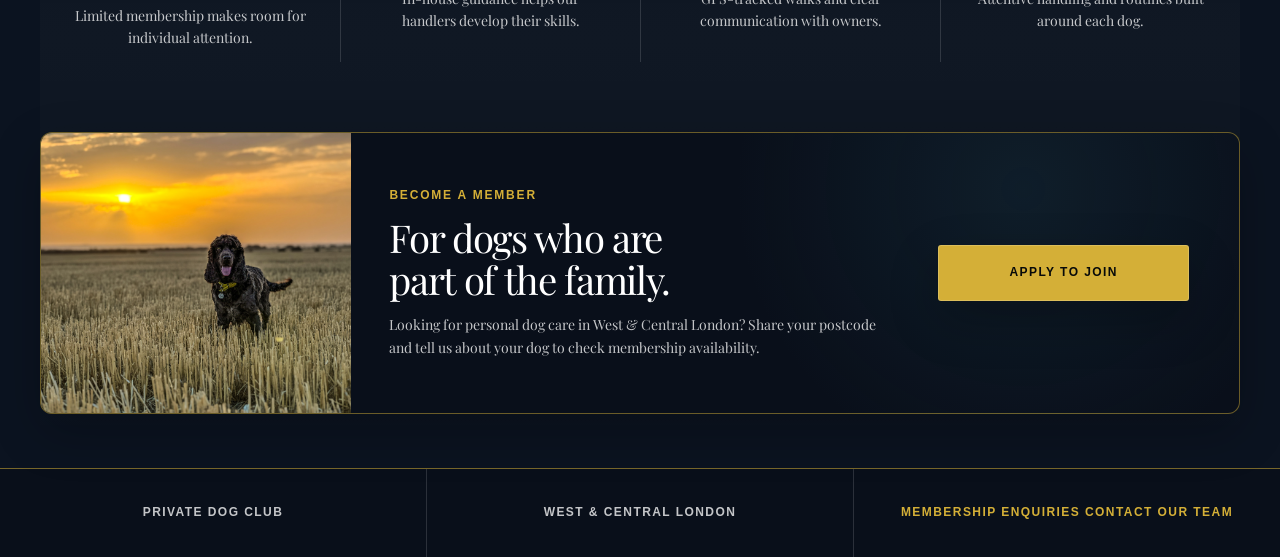
==== commit bdac295b: "Final pre-publish" ====
--- a/about.html
+++ b/about.html
@@ -20,9 +20,10 @@
     <div class="container split-hero__layout">
       <div class="split-hero__content">
         <div class="header-tag">Welcome to Volpets</div>
-        <h1 id="about-hero-title">Not a service.<br><span class="gold-header">A private club for dogs.</span></h1>
-        <p class="subtitle">Membership-led care for a small circle of London dogs, built on trust, consistency and
-          genuine relationships.</p>
+        <h1 id="about-hero-title">Your London dog club.<br><span class="gold-header">Care built on trust.</span>
+        </h1>
+        <p class="subtitle">VolPets brings dog walking, training and personal care together for a small circle of dogs
+          in West & Central London. Familiar people, consistent routines and individual attention.</p>
 
         <div aria-label="What makes Volpets different" class="split-hero__highlights">
           <div class="split-hero__highlight">
@@ -35,7 +36,7 @@
             <svg aria-hidden="true" class="line-icon line-icon--small">
               <use href="assets/icons.svg#icon-pack"></use>
             </svg>
-            <span>Maximum four dogs per walk</span>
+            <span>Maximum four dogs per handler</span>
           </div>
           <div class="split-hero__highlight">
             <svg aria-hidden="true" class="line-icon line-icon--small">
@@ -54,16 +55,16 @@
   <section aria-labelledby="story-title" class="page-section about-section">
     <div class="container split-layout">
       <div class="image-container story-section__image">
-        <img alt="A trainer working attentively with a German Shepherd" loading="lazy" src="assets/IMG_0307.JPG">
+        <img alt="A trainer working attentively with a German Shepherd" loading="lazy" src="assets/about_fabian3.jpeg">
       </div>
 
       <div class="split-layout__copy">
         <div class="header-tag">Our story</div>
         <h2 id="story-title">Built around the dogs<br>we know by name.</h2>
-        <p>Volpets began with a simple belief: dogs thrive when the people caring for them truly know them. As the
-          community grew, that belief became our operating standard.</p>
-        <p>Small packs, familiar handlers and consistent routines mean every dog can be understood as an individual,
-          not managed as a number.</p>
+        <p>Founded in 2017, VolPets began with a simple belief: dogs thrive when the people caring for them truly know
+          them. That belief shapes our membership-led approach to dog walking and training in London.</p>
+        <p>Small groups, familiar handlers and consistent routines help us understand each dog's personality, confidence
+          and behaviour over time.</p>
         <blockquote>"Every dog is known.<br>Every detail is remembered.</blockquote>
       </div>
     </div>
@@ -73,14 +74,16 @@
     <div class="container">
       <div class="section-heading">
         <div class="header-tag">Our people</div>
-        <h2 id="people-title">A trusted team. Trained to the same standard.</h2>
-        <p>Ongoing in-house development keeps every handler calm, observant and consistent. Expertise is built into
-          the whole team.</p>
+        <h2 id="people-title">A trainer of trainers.<br>One trusted team.
+        </h2>
+        <p>Founder and lead trainer Fabian Volpe trained with Cesar Millan and Victoria Stilwell, earning international
+          credentials. As a trainer of trainers, he shares that expertise through in-house mentoring in canine body
+          language, handling and group management. Every team member is certified in Canine First Aid & CPR.</p>
       </div>
 
       <div class="people-grid">
         <article class="people-card">
-          <img alt="A Volpets trainer working one-to-one with a dog" loading="lazy" src="assets/DSC06070-fabien.jpg">
+          <img alt="A Volpets trainer working one-to-one with a dog" loading="lazy" src="assets/about_fabian2.jpeg">
           <div>
             <h3>Fabian</h3>
             <p>Founder. Behaviourist & Lead Trainer</p>
@@ -139,7 +142,15 @@
           </div>
         </article>
         <article class="people-card">
-          <img alt="Four happy Volpets dogs together in the park" loading="lazy" src="assets/miguel_snow.jpeg">
+          <img alt="A carefully matched Volpets pack playing together" loading="lazy"
+               src="assets/about_emelia.jpeg">
+          <div>
+            <h3>Mitchell</h3>
+            <p>Volpets Team</p>
+          </div>
+        </article>
+        <article class="people-card">
+          <img alt="Four happy Volpets dogs together in the park" loading="lazy" src="assets/about_miguel2.jpeg">
           <div>
             <h3>Miguel</h3>
             <p>Member Experience & Operations</p>
@@ -184,8 +195,10 @@
       <div class="split-layout__copy">
         <div class="header-tag">The difference is continuity</div>
         <h2 id="continuity-title">One dog. One team.<br>One complete picture.</h2>
-        <p>Daily walks, training, health reminders, vet support, transport and home boarding work together.</p>
-        <p>Because we know each dog over time, we notice the small changes and can respond with confidence.</p>
+        <p>Dog walking, training, health reminders, vet support, transport and members-only home boarding are
+          coordinated by one familiar team.</p>
+        <p>Knowing your dog over time helps us notice changes in routine or behaviour and share useful observations with
+          you.</p>
       </div>
     </div>
   </section>
@@ -203,28 +216,28 @@
             <use href="assets/icons.svg#icon-pack"></use>
           </svg>
           <h3>Relationships before volume</h3>
-          <p>A small membership by design.</p>
+          <p>Limited membership makes room for individual attention.</p>
         </div>
         <div class="value-item">
           <svg aria-hidden="true" class="line-icon">
             <use href="assets/icons.svg#icon-training"></use>
           </svg>
           <h3>Expertise that evolves</h3>
-          <p>Continuous training for our team.</p>
+          <p>In-house guidance helps our handlers develop their skills.</p>
         </div>
         <div class="value-item">
           <svg aria-hidden="true" class="line-icon">
             <use href="assets/icons.svg#icon-shield-check"></use>
           </svg>
           <h3>Transparency built in</h3>
-          <p>GPS-tracked walks and clear communication.</p>
+          <p>GPS-tracked walks and clear communication with owners.</p>
         </div>
         <div class="value-item">
           <svg aria-hidden="true" class="line-icon">
             <use href="assets/icons.svg#icon-focus"></use>
           </svg>
           <h3>Calm, focused care</h3>
-          <p>No distracted or careless handling.</p>
+          <p>Attentive handling and routines built around each dog.</p>
         </div>
       </div>
 
@@ -234,7 +247,8 @@
         <div class="member-cta__copy">
           <div class="header-tag">Become a member</div>
           <h2 class="member-cta__title" id="about-membership-title">For dogs who are<br>part of the family.</h2>
-          <p>Speak to our team to learn more or check membership availability in your area.</p>
+          <p>Looking for personal dog care in West & Central London? Share your postcode and tell us about your dog to
+            check membership availability.</p>
         </div>
         <a class="member-cta__button" href="contact.html">Apply to join</a>
       </div>
@@ -243,8 +257,8 @@
   <footer>
     <ul>
       <li>Private dog club</li>
-      <li>London</li>
-      <li>Membership enquiries Via contact page</li>
+      <li>West & central London</li>
+      <li>Membership enquiries contact our team</li>
     </ul>
   </footer>
 </main>
--- a/css/styles.css
+++ b/css/styles.css
@@ -1,18 +1,23 @@
+@import url("https://fonts.googleapis.com/css2?family=Playfair+Display:wght@400&display=swap");
+
 :root {
   --accent: #d4af37;
   --ink: #080a09;
   --muted: rgb(255 255 255 / 76%);
   --radius: 12px;
   --sans: -apple-system, BlinkMacSystemFont, "Segoe UI", Roboto, Arial, sans-serif;
-  --serif: "Bodoni 72", Didot, "Bodoni MT", Bodoni, serif;
+  --serif: "Playfair Display", "Bodoni 72", Didot, "Bodoni MT", Bodoni, serif;
   --shadow: 0 18px 50px rgb(0 0 0 / 24%);
   --surface: #121a29;
   --text: #ffffff;
   --page-bg: #0b1320;
+  --navbar-block-padding: clamp(12px, 2vw, 20px);
   --weight-bold: 700;
   --panel-border: rgb(255 255 255 / 14%);
   --surface-border: #1e293b;
   --leading-copy: 1.6;
+  --section-divider: 1px solid rgb(212 175 55 / 55%);
+  --navbar-height: calc(54px + 0.9rem + var(--navbar-block-padding) + var(--navbar-block-padding));
   --text-label: 0.75rem;
   --weight-light: 400;
   --text-small: 0.875rem;
@@ -31,7 +36,7 @@
 body {
   background: var(--page-bg);
   color: var(--text);
-  font-family: var(--sans);
+  font-family: var(--serif);
   font-weight: var(--weight-light);
   line-height: var(--leading-copy);
 }
@@ -79,7 +84,7 @@
   font-family: var(--serif);
   font-size: clamp(38px, 5vw, 58px);
   font-weight: var(--weight-light);
-  letter-spacing: -1.2px;
+  letter-spacing: 1px;
   line-height: 1.05;
   margin-bottom: 16px;
 }
@@ -95,6 +100,7 @@
 
 .header-tag {
   color: var(--accent);
+  font-family: var(--sans);
   font-size: var(--text-label);
   font-weight: var(--weight-bold);
   letter-spacing: 1.8px;
@@ -127,18 +133,22 @@
 .page-section {
   align-items: center;
   background: linear-gradient(180deg, transparent, rgb(255 255 255 / 2%) 45%, transparent);
-  border-top: 1px solid rgb(255 255 255 / 9%);
   display: flex;
   padding-block: clamp(36px, 6vh, 64px);
+}
+
+/* A single shared divider for top-level and explicitly nested content sections. */
+main > section:not(:first-of-type),
+main > section + footer,
+.section-partition {
+  border-top: var(--section-divider);
 }
 
 /* Shared full-bleed introduction used by About, Services, and Reviews & Awards. */
 .split-hero {
   align-items: stretch;
-  border-bottom: 2px solid var(--accent);
   margin-inline: calc(clamp(1rem, 4vw, 2.5rem) * -1);
-  min-height: calc(100vh - clamp(92px, 10vw, 112px));
-  min-height: calc(100svh - clamp(92px, 10vw, 112px));
+  min-height: calc(100vh - var(--navbar-height));
   padding-block: 0;
   padding-inline: clamp(1rem, 4vw, 2.5rem);
 }
@@ -208,6 +218,7 @@
 .split-hero__highlight {
   align-items: center;
   display: flex;
+  font-family: var(--sans);
   font-size: clamp(11px, 1vw, 14px);
   font-weight: var(--weight-bold);
   gap: 13px;
@@ -225,6 +236,7 @@
   border-bottom: 2px solid var(--accent);
   color: var(--accent);
   display: inline-block;
+  font-family: var(--sans);
   font-size: var(--text-label);
   font-weight: var(--weight-bold);
   letter-spacing: 0.13em;
@@ -241,6 +253,7 @@
   border: 1px solid rgb(212 175 55 / 58%);
   bottom: 28px;
   display: flex;
+  font-family: var(--sans);
   font-size: var(--text-label);
   font-weight: var(--weight-bold);
   gap: 12px;
@@ -328,6 +341,7 @@
   color: var(--ink);
   display: inline-flex;
   flex: 0.55 1 0;
+  font-family: var(--sans);
   font-size: var(--text-label);
   font-weight: var(--weight-bold);
   justify-content: center;
@@ -351,7 +365,6 @@
 
 footer {
   background: #090f1a;
-  border-block: 1px solid rgb(212 175 55 / 48%);
   margin-left: calc(50% - 50vw);
   width: 100vw;
   ul {
@@ -364,6 +377,7 @@
       color: var(--muted);
       display: flex;
       flex: 1 1 0;
+      font-family: var(--sans);
       font-size: var(--text-label);
       font-weight: var(--weight-bold);
       justify-content: center;
@@ -427,7 +441,7 @@
   .container {
     max-width: 620px;
   }
-  .page-section {
+  .page-section:not(.split-hero) {
     min-height: auto;
     padding-block: 44px;
   }
--- a/css/about.css
+++ b/css/about.css
@@ -1,5 +1,4 @@
 .about-section {
-  border-top: 1px solid rgb(212 175 55 / 55%);
   position: relative;
   h2 {
     font-size: clamp(32px, 4vw, 52px);
@@ -7,6 +6,7 @@
     line-height: 1.08;
   }
   h3 {
+    font-family: var(--sans);
     font-size: var(--text-label);
     font-weight: var(--weight-bold);
     letter-spacing: 0.1em;
@@ -45,7 +45,7 @@
     color: var(--accent);
     font-family: var(--serif);
     font-size: clamp(25px, 2.7vw, 38px);
-    font-style: italic;
+    font-style: normal;
     line-height: 1.18;
     margin-top: 30px;
     padding-left: 30px;
@@ -83,9 +83,10 @@
       padding: 22px 24px 25px;
     }
     img {
-      aspect-ratio: 4 / 3;
+      aspect-ratio: 10 / 15;
       display: block;
       object-fit: cover;
+      object-position: center 10%;
       transition: transform 500ms ease;
       width: 100%;
       &:hover {
@@ -99,6 +100,13 @@
     p {
       font-size: var(--text-small);
     }
+  }
+}
+
+@media (min-width: 901px) {
+  .people-grid {
+    margin-inline: auto;
+    width: 70%;
   }
 }
 
--- a/components/navbar.css
+++ b/components/navbar.css
@@ -1,7 +1,11 @@
+:root {
+  /* Adjust this value to move the navbar content toward or away from the viewport edges. */
+  --navbar-edge-margin: clamp(1rem, 2vw, 2rem);
+}
+
 #nav-placeholder {
   display: flex;
   margin-inline: auto;
-  max-width: 1300px;
   position: relative;
   width: 100%;
   z-index: 1;
@@ -12,21 +16,24 @@
   display: flex;
   isolation: isolate;
   margin-inline: calc(clamp(1rem, 4vw, 2.5rem) * -1);
-  padding: clamp(12px, 2vw, 20px) clamp(1rem, 4vw, 2.5rem);
+  padding: var(--navbar-block-padding) var(--navbar-edge-margin);
   position: sticky;
   top: 0;
   width: auto;
   z-index: 1000;
+  body.page & {
+    padding-inline: var(--navbar-edge-margin);
+  }
 }
 
 main > header::before {
   -webkit-backdrop-filter: blur(20px) saturate(135%);
-  -webkit-mask-image: linear-gradient(to bottom, #000 0%, #000 calc(100% - 24px), transparent 100%);
   backdrop-filter: blur(20px) saturate(135%);
   background: rgb(8 14 23 / 94%);
   content: "";
   inset: 0 0 -24px;
-  mask-image: linear-gradient(to bottom, #000 0%, #000 calc(100% - 24px), transparent 100%);
+  -webkit-mask-image: linear-gradient(to bottom, #000000 0%, #000000 calc(100% - 24px), transparent 100%);
+  mask-image: linear-gradient(to bottom, #000000 0%, #000000 calc(100% - 24px), transparent 100%);
   opacity: 1;
   pointer-events: none;
   position: absolute;
@@ -99,7 +106,7 @@
 
 .nav-logo {
   color: white;
-  font-family: Georgia, serif;
+  font-family: var(--serif);
   font-size: 2.5rem;
   font-weight: 400;
   line-height: 1;
@@ -138,6 +145,7 @@
     border-radius: 8px;
     color: var(--muted);
     display: block;
+    font-family: var(--sans);
     font-size: 0.72rem;
     font-weight: var(--weight-bold);
     letter-spacing: 0.12em;
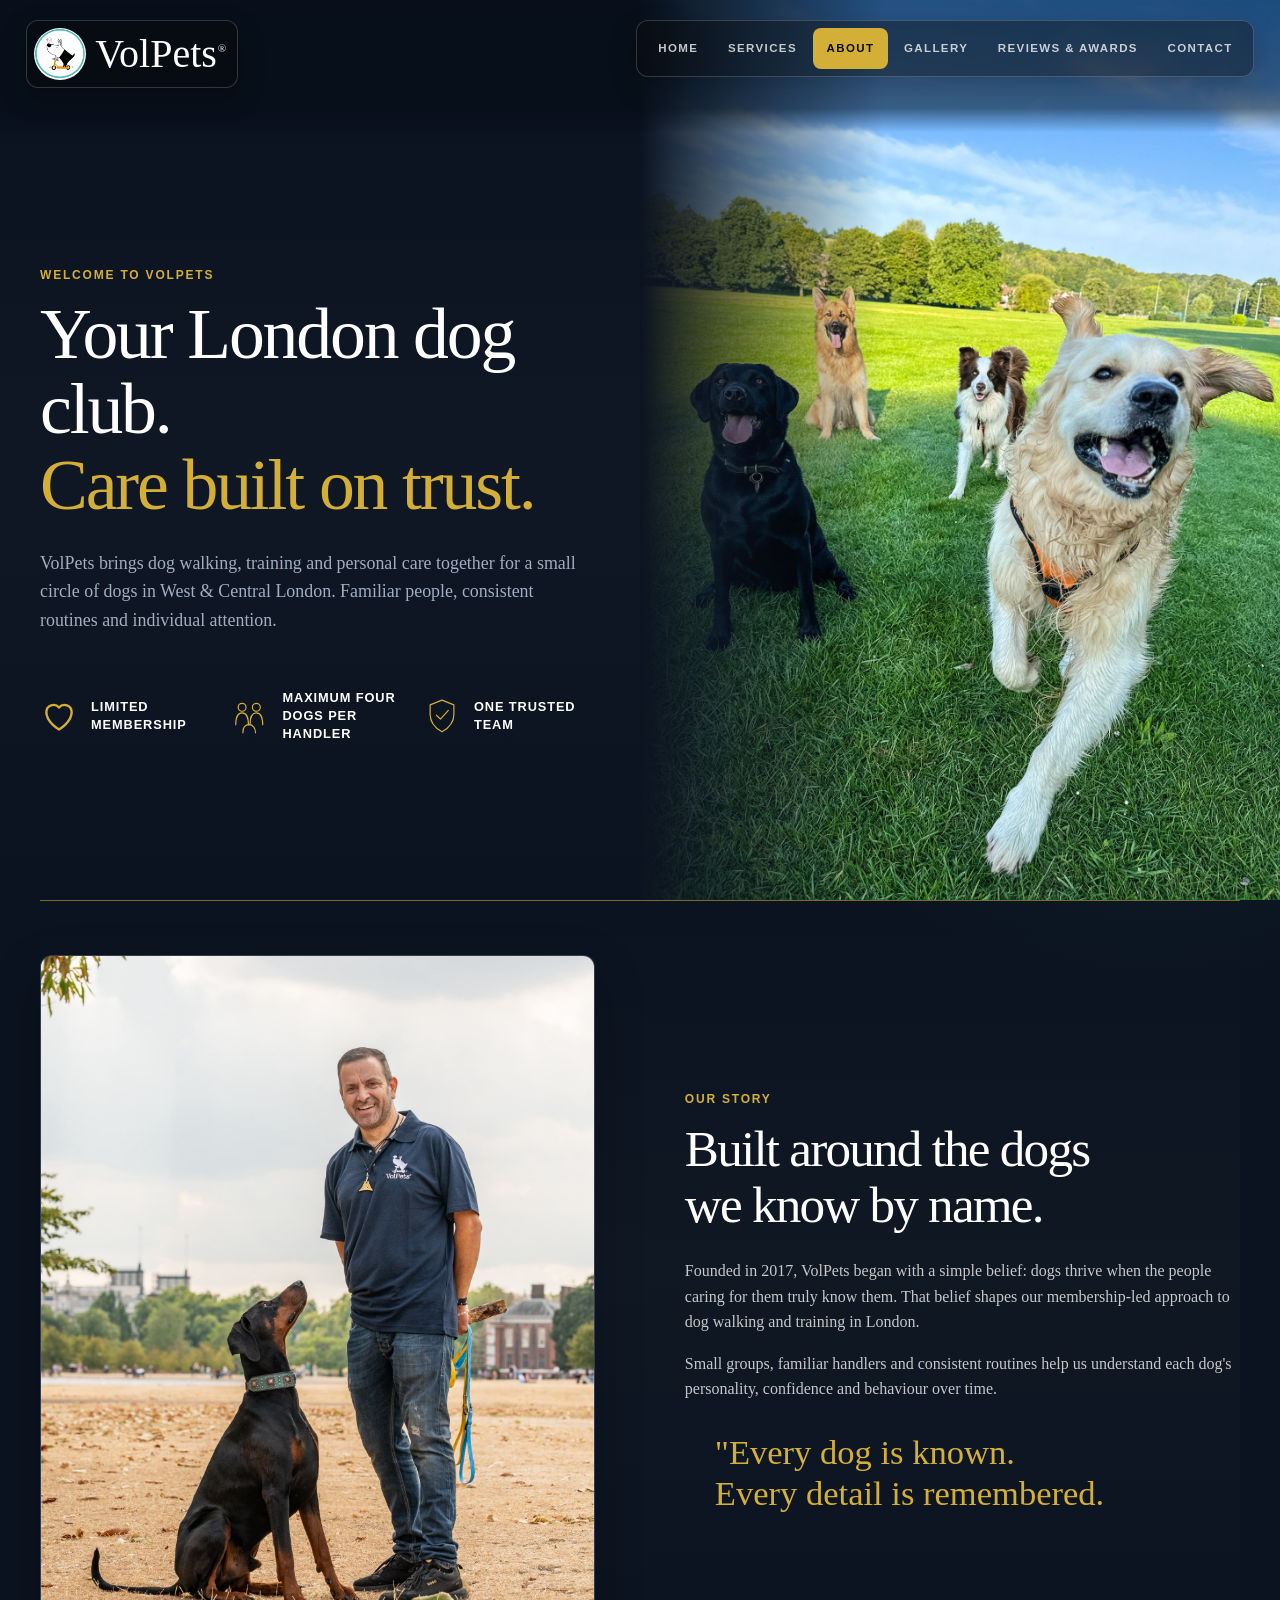
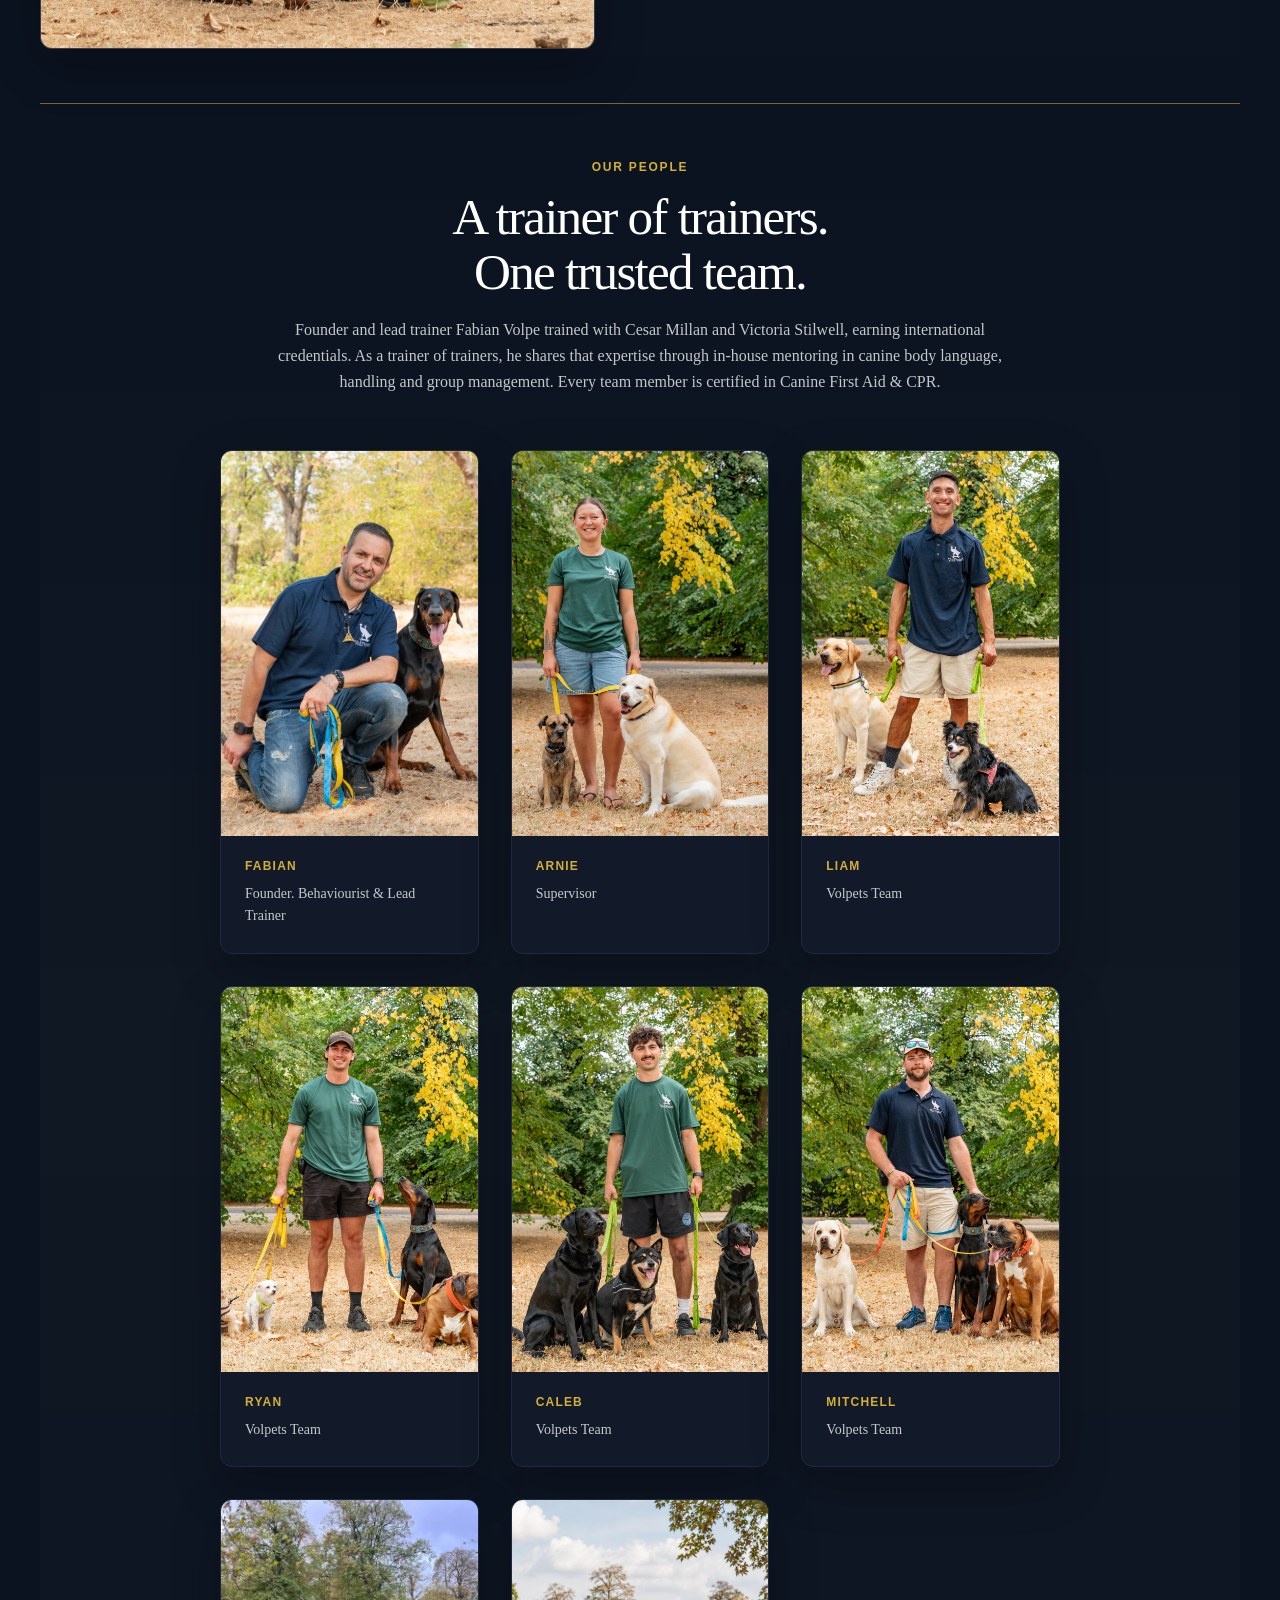
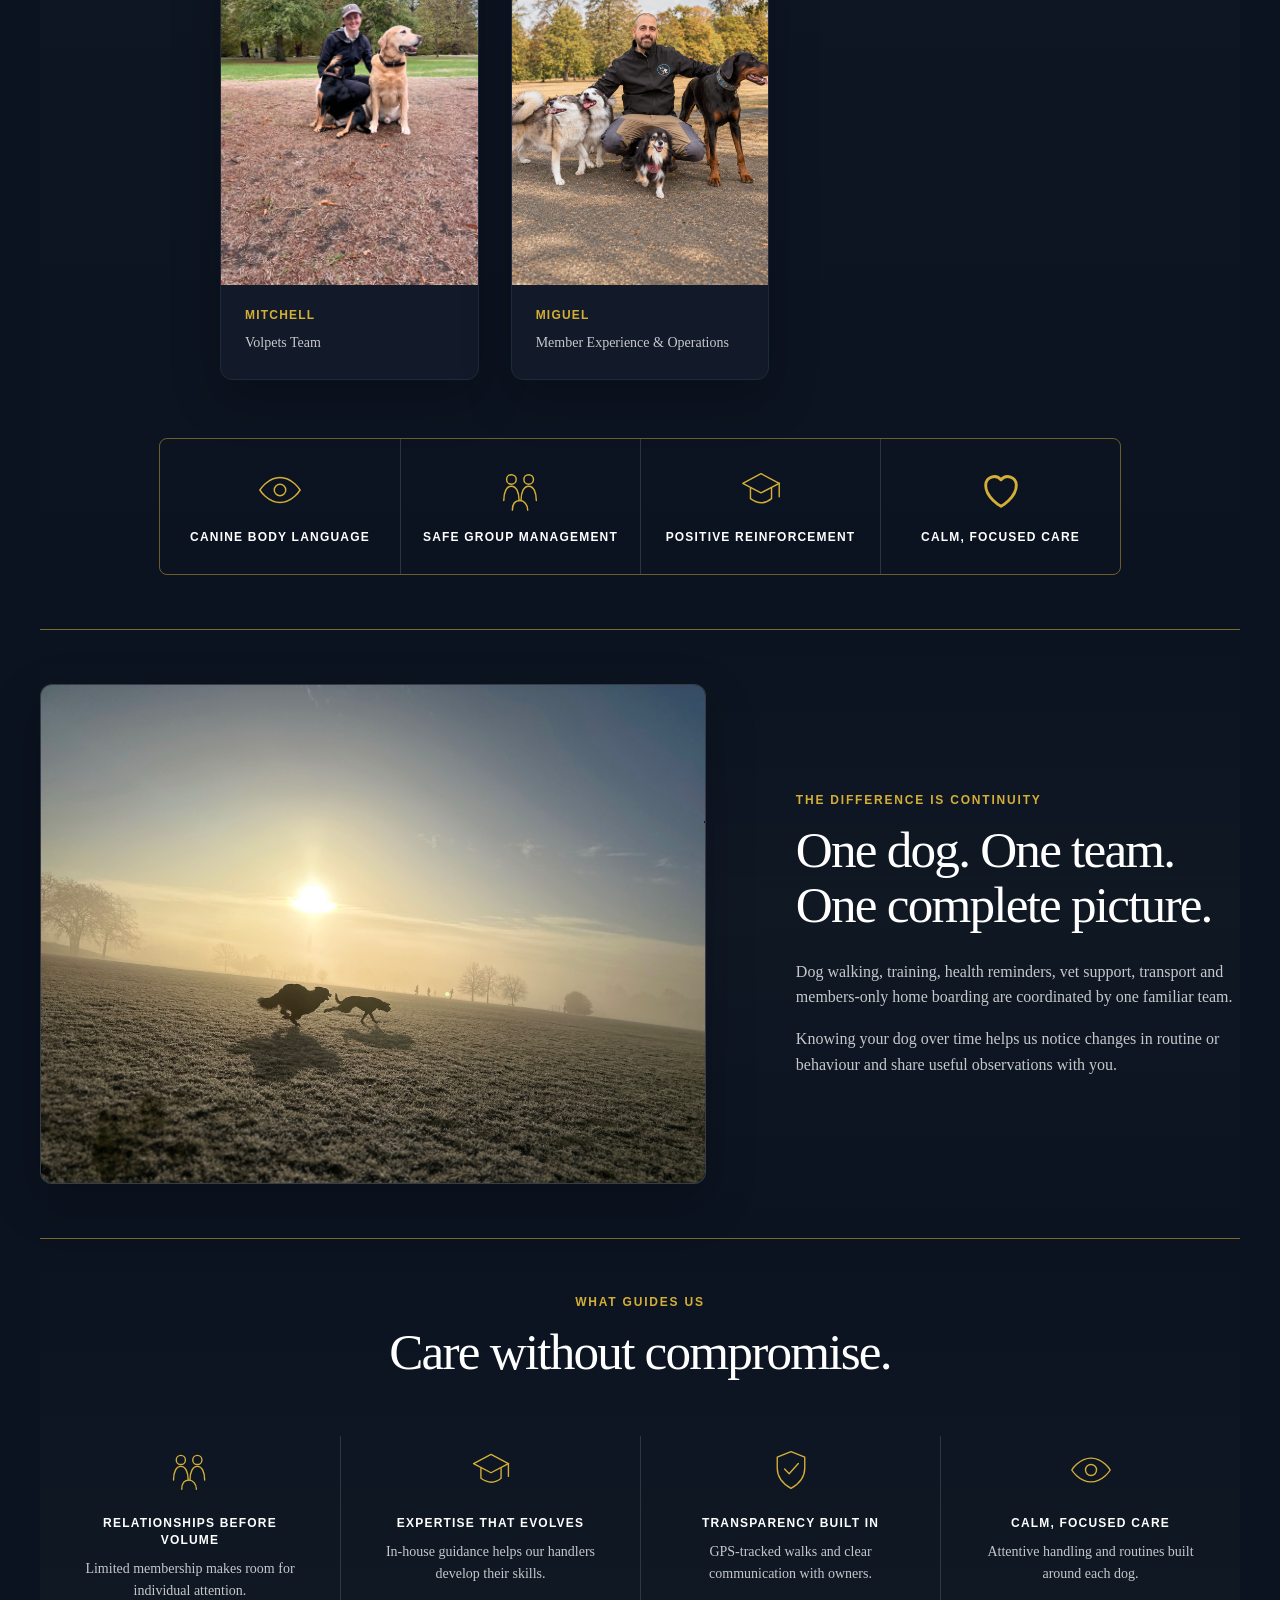
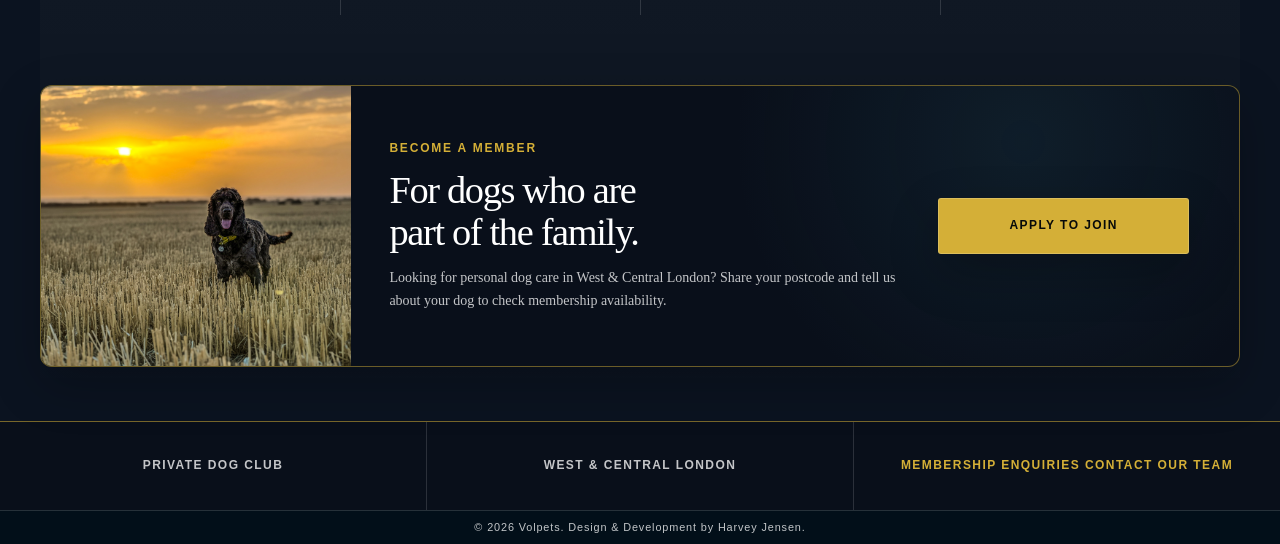
==== commit baca5850: "post prod improvements" ====
--- a/about.html
+++ b/about.html
@@ -5,6 +5,7 @@
   <meta content="width=device-width, initial-scale=1.0" name="viewport">
   <meta content="Learn about Volpets and our approach to exceptional dog care." name="description">
   <title>Volpets | About</title>
+  <link href="assets/volpets-logo.png" rel="icon" type="image/png">
   <link href="css/styles.css" rel="stylesheet">
   <link href="css/about.css" rel="stylesheet">
   <link href="components/navbar.css" rel="stylesheet">
@@ -260,6 +261,7 @@
       <li>West & central London</li>
       <li>Membership enquiries contact our team</li>
     </ul>
+    <p class="site-credit">&copy; 2026 Volpets. Design &amp; Development by Harvey Jensen.</p>
   </footer>
 </main>
 </body>
--- a/css/styles.css
+++ b/css/styles.css
@@ -1,12 +1,10 @@
-@import url("https://fonts.googleapis.com/css2?family=Playfair+Display:wght@400&display=swap");
-
 :root {
   --accent: #d4af37;
   --ink: #080a09;
   --muted: rgb(255 255 255 / 76%);
   --radius: 12px;
   --sans: -apple-system, BlinkMacSystemFont, "Segoe UI", Roboto, Arial, sans-serif;
-  --serif: "Playfair Display", "Bodoni 72", Didot, "Bodoni MT", Bodoni, serif;
+  --serif: Georgia, "Times New Roman", Times, serif;
   --shadow: 0 18px 50px rgb(0 0 0 / 24%);
   --surface: #121a29;
   --text: #ffffff;
@@ -84,7 +82,7 @@
   font-family: var(--serif);
   font-size: clamp(38px, 5vw, 58px);
   font-weight: var(--weight-light);
-  letter-spacing: 1px;
+  letter-spacing: -0.03em;
   line-height: 1.05;
   margin-bottom: 16px;
 }
@@ -151,6 +149,7 @@
   min-height: calc(100vh - var(--navbar-height));
   padding-block: 0;
   padding-inline: clamp(1rem, 4vw, 2.5rem);
+  position: relative;
 }
 
 .split-hero__layout {
@@ -179,12 +178,11 @@
 }
 
 .split-hero__visual {
-  height: 100vh;
-  height: 100svh;
+  height: calc(100% + var(--navbar-height));
   overflow: hidden;
   position: absolute;
   right: 0;
-  top: 0;
+  top: calc(0px - var(--navbar-height));
   width: 50vw;
   &::after {
     background: linear-gradient(to right, var(--page-bg), transparent 38%);
@@ -395,6 +393,27 @@
   }
 }
 
+.site-credit {
+  align-items: center;
+  background: #020f19;
+  color: var(--muted);
+  display: flex;
+  font-family: var(--sans);
+  font-size: 0.68rem;
+  justify-content: center;
+  letter-spacing: 0.08em;
+  line-height: 1.35;
+  margin-left: 0;
+  min-height: 34px;
+  padding: 8px clamp(1rem, 4vw, 2.5rem);
+  text-align: center;
+  width: 100%;
+}
+
+footer > .site-credit {
+  border-top: 1px solid var(--panel-border);
+}
+
 @media (max-width: 900px) {
   .member-cta__image {
     flex-basis: 0;
@@ -492,6 +511,9 @@
       }
     }
   }
+  .site-credit {
+    min-height: 58px;
+  }
 }
 
 @media (max-width: 480px) {
